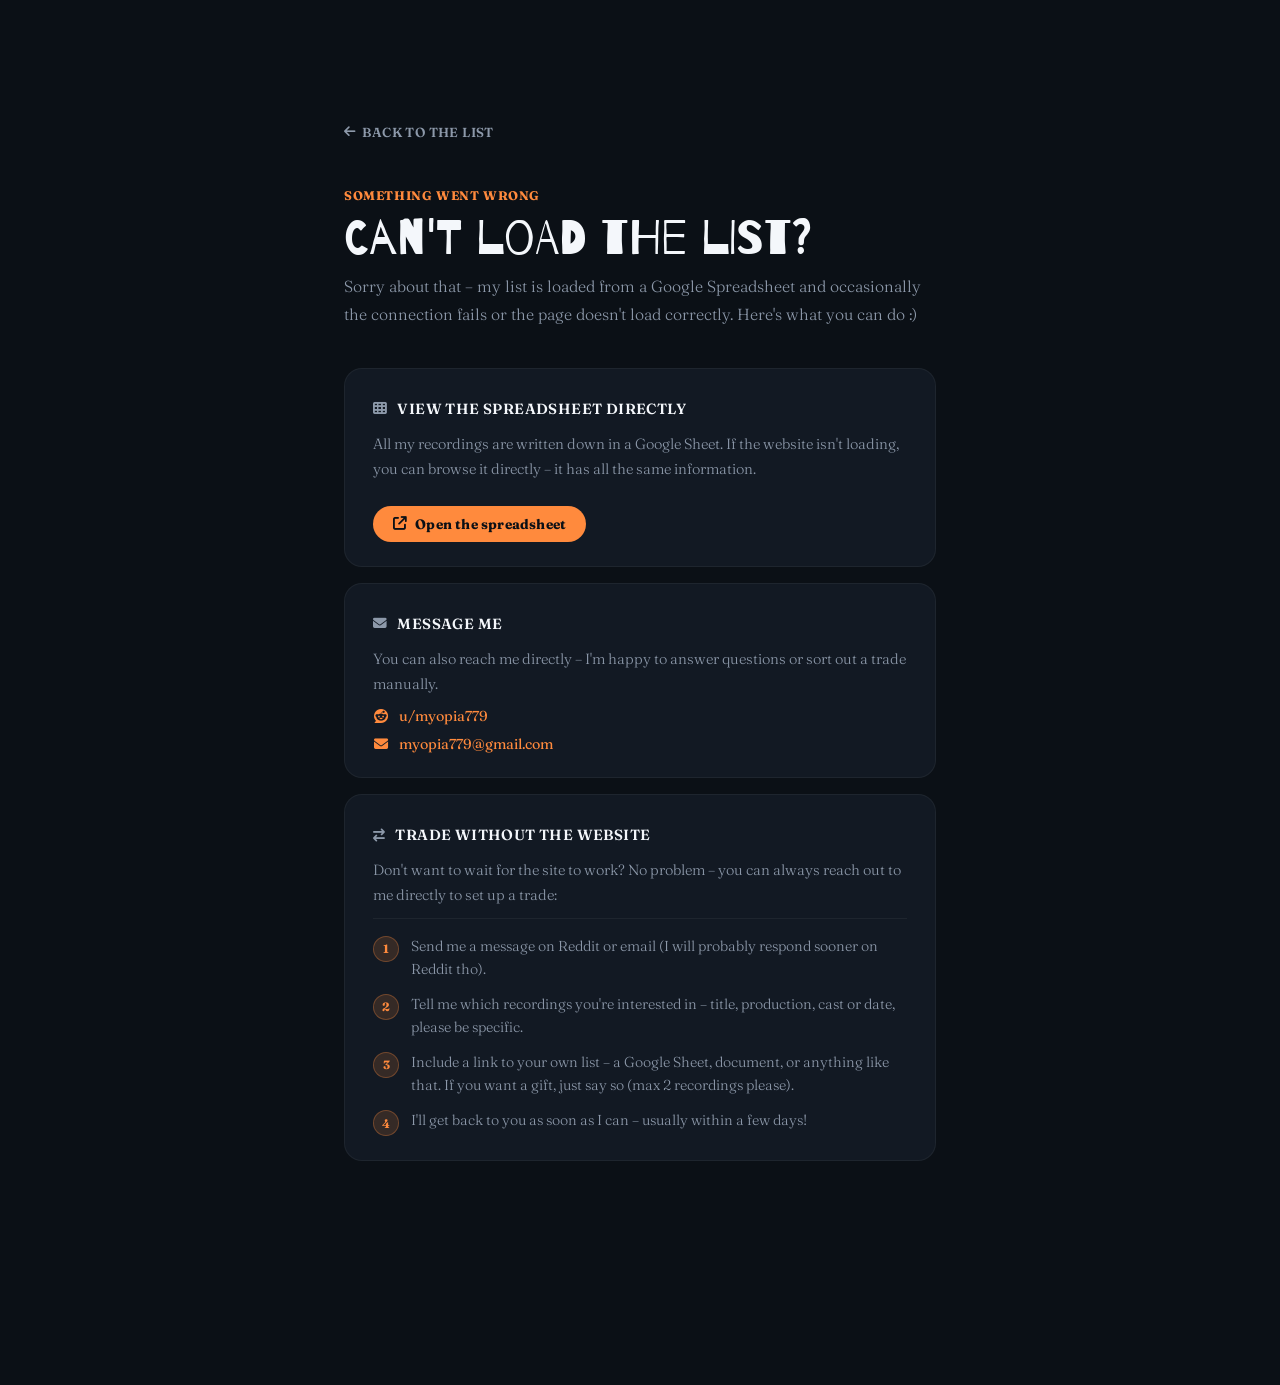
==== issues.html @ 7ddee01e "Add files via upload" ====
<!DOCTYPE html>
<html lang="en">
<head>

    <meta charset="UTF-8">
    <meta name="viewport" content="width=device-width, initial-scale=1.0">
    <title>Oops — Myopia's Trading List</title>

    <link rel="preconnect" href="https://fonts.googleapis.com">
    <link rel="preconnect" href="https://fonts.gstatic.com" crossorigin>
    <link href="https://fonts.googleapis.com/css2?family=Barrio&family=Fraunces:opsz,wght@9..144,300;9..144,400;9..144,600;9..144,700&display=swap" rel="stylesheet">
    <link rel="stylesheet" href="https://cdnjs.cloudflare.com/ajax/libs/font-awesome/6.5.1/css/all.min.css">
    <link rel="stylesheet" href="style (q).css">

    <style>
        .issues-wrap{
            max-width:640px;
            margin:80px auto;
            padding:0 24px 80px;
        }

        .issues-back{
            display:inline-flex;
            align-items:center;
            gap:7px;
            color:var(--muted);
            text-decoration:none;
            font-size:.82rem;
            font-weight:600;
            text-transform:uppercase;
            letter-spacing:.4px;
            margin-bottom:48px;
            transition:.15s ease;
        }

        .issues-back:hover{
            color:var(--accent);
        }

        .issues-eyebrow{
            font-size:.78rem;
            font-weight:700;
            letter-spacing:.6px;
            text-transform:uppercase;
            color:var(--accent);
            margin:0 0 10px;
        }

        .issues-title{
            font-family:"Barrio", system-ui;
            font-size:3rem;
            font-weight:400;
            color:var(--text);
            margin:0 0 8px;
            line-height:1.1;
        }

        .issues-subtitle{
            color:var(--muted);
            font-size:1rem;
            font-weight:300;
            line-height:1.7;
            margin:0 0 40px;
        }

        .issues-card{
            background:var(--card);
            border:1px solid var(--border);
            border-radius:18px;
            padding:28px 28px 24px;
            margin-bottom:16px;
        }

        .issues-card-title{
            display:flex;
            align-items:center;
            gap:10px;
            font-size:.82rem;
            font-weight:700;
            text-transform:uppercase;
            letter-spacing:.4px;
            color:var(--accent);
            margin:0 0 12px;
        }

        .issues-card-title i{
            font-size:.85rem;
        }

        .issues-card p{
            margin:0 0 10px;
            color:var(--muted);
            font-size:.92rem;
            line-height:1.7;
            font-weight:300;
        }

        .issues-card p:last-child{
            margin-bottom:0;
        }

        .issues-card strong{
            color:var(--text);
            font-weight:600;
        }

        .issues-btn{
            display:inline-flex;
            align-items:center;
            gap:8px;
            margin-top:14px;
            padding:10px 20px;
            background:var(--accent);
            color:#0b1016;
            font-family:"Fraunces", serif;
            font-size:.85rem;
            font-weight:700;
            text-decoration:none;
            border-radius:50px;
            transition:.15s ease;
            letter-spacing:.2px;
        }

        .issues-btn:hover{
            opacity:.85;
            transform:translateY(-1px);
        }

        .issues-contact-row{
            display:flex;
            flex-direction:column;
            gap:10px;
            margin-top:6px;
        }

        .issues-contact-item{
            display:flex;
            align-items:center;
            gap:10px;
            color:var(--muted);
            font-size:.9rem;
        }

        .issues-contact-item i{
            color:var(--accent);
            width:16px;
            text-align:center;
            font-size:.88rem;
        }

        .issues-contact-item a{
            color:var(--accent);
            text-decoration:none;
            transition:.15s ease;
        }

        .issues-contact-item a:hover{
            text-decoration:underline;
            text-underline-offset:3px;
        }

        .issues-divider{
            border:none;
            border-top:1px solid var(--border);
            margin:10px 0 16px;
        }

        .issues-trade-steps{
            list-style:none;
            padding:0;
            margin:12px 0 0;
            counter-reset:steps;
            display:flex;
            flex-direction:column;
            gap:12px;
        }

        .issues-trade-steps li{
            counter-increment:steps;
            display:flex;
            align-items:flex-start;
            gap:12px;
            color:var(--muted);
            font-size:.9rem;
            line-height:1.6;
            font-weight:300;
        }

        .issues-trade-steps li::before{
            content:counter(steps);
            display:inline-flex;
            align-items:center;
            justify-content:center;
            min-width:24px;
            height:24px;
            border-radius:50%;
            background:rgba(255,138,61,.15);
            border:1px solid rgba(255,138,61,.3);
            color:var(--accent);
            font-size:.75rem;
            font-weight:700;
            flex-shrink:0;
            margin-top:1px;
        }

        .issues-trade-steps strong{
            font-weight:600;
        }

        .issues-contact-value{
            color:var(--accent);
        }

        @media(min-width:640px){
            .issues-wrap{
                margin-top:120px;
            }
        }
    </style>

</head>
<body>

<div class="issues-wrap">

    <a href="index.html" class="issues-back">
        <i class="fa-solid fa-arrow-left"></i>
        Back to the list
    </a>

    <p class="issues-eyebrow">Something went wrong</p>
    <h1 class="issues-title">Can't load the list?</h1>
    <p class="issues-subtitle">
        Sorry about that – my list is loaded from a Google Spreadsheet and occasionally
        the connection fails or the page doesn't load correctly. Here's what you can do :)
    </p>

    <!-- SPREADSHEET CARD -->
    <div class="issues-card">
        <p class="issues-card-title">
            <i class="fa-solid fa-table-cells"></i>
            <strong>View the spreadsheet directly</strong>
        </p>
        <p>
            All my recordings are written down in a Google Sheet. If the website isn't loading, you can
            browse it directly – it has all the same information.
        </p>
        <a
            class="issues-btn"
            href="https://docs.google.com/spreadsheets/d/1qs2C_gT7mNk56-DPunOGR170lRL3_h3Ds2fMWiG-TN0/edit?gid=1785647552#gid=1785647552"
            target="_blank"
        >
            <i class="fa-solid fa-arrow-up-right-from-square"></i>
            Open the spreadsheet
        </a>
    </div>

    <!-- CONTACT CARD -->
    <div class="issues-card">
        <p class="issues-card-title">
            <i class="fa-solid fa-envelope"></i>
            <strong>Message me</strong>
        </p>
        <p>You can also reach me directly – I'm happy to answer questions or sort out a trade manually.</p>
        <div class="issues-contact-row">
            <div class="issues-contact-item">
                <i class="fa-brands fa-reddit"></i>
                    <a href="https://www.reddit.com/u/myopia779/s/phVBIJj4SQ" class="issues-contact-value" target="_blank">u/myopia779</a>
            </div>
            <div class="issues-contact-item">
                <i class="fa-solid fa-envelope"></i>
                    <a href="mailto:myopia779@gmail.com" class="issues-contact-value">
                        myopia779@gmail.com
                    </a>
            </div>
        </div>
    </div>

    <!-- TRADE WITHOUT THE SITE CARD -->
    <div class="issues-card">
        <p class="issues-card-title">
            <i class="fa-solid fa-arrow-right-arrow-left"></i>
            <strong>Trade without the website</strong>
        </p>
        <p>
            Don't want to wait for the site to work? No problem – you can always reach out to me directly
            to set up a trade:
        </p>
        <hr class="issues-divider">
        <ol class="issues-trade-steps">
            <li>
                <span>Send me a message on Reddit or email (I will probably respond sooner on Reddit tho).
            </li>
            <li>
                <span>Tell me which recordings you're interested in – title, production, cast or date, please be specific.
            </li>
            <li>
                <span>Include a link to your own list – a Google Sheet, document, or anything like that. If you want a gift, just say so (max 2 recordings please).</span>
            </li>
            <li>
                <span>I'll get back to you as soon as I can – usually within a few days!
            </li>
        </ol>
    </div>

</div>

</body>
</html>
---- style (q).css ----
:root{
    --bg:#0b1016;
    --card:#121923;
    --card-hover:#17212d;
    --accent:#ff8a3d;
    --text:#f4f7fb;
    --muted:#8d99aa;
    --border:rgba(255,255,255,.05);
}

*{
    box-sizing:border-box;
}

body{
    margin:0;
    padding:0 24px 48px;
    background:var(--bg);
    color:var(--text);
    font-family:
    "Fraunces",
    serif;
    -webkit-font-smoothing:antialiased;
}

.container{
    max-width:1120px;
    margin:auto;
    margin-top: 30px;
}

header{
    margin-bottom:28px;
}

header h1{
    margin:0 0 10px;
    font-size:3.2rem;
    font-weight:400;
    font-family:
    "Barrio",
    system-ui;
    color:white;
}

header p{
    margin:0;
    color:var(--muted);
    line-height:1.7;
    max-width:1120px;
    font-size:1rem;
    font-weight:300;
}

.controls{
    margin-bottom:28px;
}

/* =========================
   MINI NAV (category + links)
========================= */

.mini-nav{
    display:flex;
    align-items:center;
    flex-wrap:wrap;
    gap:8px;
    margin-top:14px;
}

.mini-nav-btn{
    appearance:none;
    border:1px solid var(--border);
    background:rgba(255,255,255,.03);
    color:var(--muted);
    font-family:"Fraunces",serif;
    font-size:.78rem;
    font-weight:700;
    letter-spacing:.3px;
    text-transform:uppercase;
    padding:5px 14px;
    border-radius:999px;
    cursor:pointer;
    transition:
        color .15s ease,
        background .15s ease,
        border-color .15s ease;
}

.mini-nav-btn:hover{
    color:var(--text);
    border-color:rgba(255,255,255,.12);
    background:rgba(255,255,255,.05);
}

.mini-nav-btn.active{
    background:var(--accent);
    border-color:var(--accent);
    color:#1a1006;
}

.mini-nav-divider{
    width:1px;
    height:18px;
    background:rgba(255,255,255,.1);
    margin:0 4px;
    flex-shrink:0;
}

.mini-nav-link{
    color:var(--muted);
    font-family:"Fraunces",serif;
    font-size:.78rem;
    font-weight:600;
    letter-spacing:.3px;
    text-transform:uppercase;
    text-decoration:none;
    padding:5px 12px;
    border-radius:999px;
    border:1px solid transparent;
    transition:
        color .15s ease,
        border-color .15s ease,
        background .15s ease;
}

.mini-nav-link:hover{
    color:var(--accent);
    border-color:rgba(255,138,61,.2);
    background:rgba(255,138,61,.05);
}

.search-bar{
    width:100%;
    height:56px;
    padding:0 20px;
    background:#121922;
    border:1px solid var(--border);
    border-radius:16px;
    color:white;
    font-size:1rem;
    outline:none;
    transition:.15s ease;
    font-family:
    "Fraunces",
    serif;
}

.search-bar:focus{
    border-color:
    rgba(255,138,61,.25);
}

/* =========================
   FILTER PANEL
========================= */

.search-row{
    display:flex;
    gap:12px;
    align-items:stretch;
}

.search-row .search-bar{
    flex:1;
    min-width:0;
}

.filter-toggle{
    flex-shrink:0;

    display:flex;
    align-items:center;
    gap:10px;

    height:56px;
    padding:0 20px;

    background:#121922;
    border:1px solid var(--border);
    border-radius:16px;

    color:var(--muted);

    font-family:"Fraunces", serif;
    font-size:.92rem;
    font-weight:600;

    cursor:pointer;

    transition:.15s ease;
}

.filter-toggle i{
    font-size:.85rem;
    transition:transform .2s ease, color .15s ease;
}

.filter-toggle:hover{
    border-color:rgba(255,138,61,.2);
    color:#dfe7f1;
}

.filter-toggle.open{
    border-color:rgba(255,138,61,.3);
    color:var(--accent);
}

.filter-toggle.open i:first-child{
    color:var(--accent);
}

.filter-toggle.has-active-filters{
    color:var(--accent);
    border-color:rgba(255,138,61,.25);
}

.filter-count{
    display:none;
    align-items:center;
    justify-content:center;

    min-width:20px;
    height:20px;
    padding:0 6px;

    border-radius:999px;

    background:var(--accent);
    color:#1a1006;

    font-size:.72rem;
    font-weight:700;
}

.filter-count:not(:empty){
    display:flex;
}

.filter-panel{
    max-height:0;
    overflow:hidden;
    opacity:0;

    transition:
    max-height .3s ease,
    opacity .2s ease,
    margin-top .3s ease;
}

.filter-panel.open{
    max-height:600px;
    opacity:1;
    margin-top:14px;
}

.filter-panel-inner{
    background:#121922;
    border:1px solid var(--border);
    border-radius:18px;
    padding:22px 24px;
}

.filter-groups{
    display:grid;
    grid-template-columns:repeat(3, 1fr);
    gap:24px;
}

.filter-group-label{
    margin:0 0 12px;

    color:var(--accent);
    font-size:.78rem;
    font-weight:700;
    letter-spacing:.4px;
    text-transform:uppercase;
}

.filter-options{
    display:flex;
    flex-direction:column;
    gap:10px;

    max-height:180px;
    overflow-y:auto;

    padding-right:4px;
}

.filter-options::-webkit-scrollbar{
    width:5px;
}

.filter-options::-webkit-scrollbar-thumb{
    background:rgba(255,255,255,.08);
    border-radius:999px;
}

.filter-option{
    display:flex;
    align-items:center;
    gap:10px;

    cursor:pointer;

    color:#d7e1ec;
    font-size:.86rem;
    font-weight:400;
}

.filter-option input{
    appearance:none;
    -webkit-appearance:none;

    width:18px;
    height:18px;

    flex-shrink:0;

    border-radius:6px;
    border:2px solid rgba(255,255,255,.18);
    background:rgba(255,255,255,.03);

    cursor:pointer;
    position:relative;

    transition:
    background .18s ease,
    border-color .18s ease;
}

.filter-option input::after{
    content:'';
    position:absolute;
    left:4px;
    top:1px;

    width:5px;
    height:9px;

    border:solid white;
    border-width:0 2px 2px 0;

    transform:rotate(45deg) scale(.45);
    opacity:0;

    transition:
    transform .16s cubic-bezier(.2,.9,.25,1.25),
    opacity .12s ease;
}

.filter-option input:checked{
    background:var(--accent);
    border-color:var(--accent);
}

.filter-option input:checked::after{
    opacity:1;
    transform:rotate(45deg) scale(1);
}

.filter-option:hover{
    color:var(--text);
}

.filter-option span{
    overflow:hidden;
    text-overflow:ellipsis;
    white-space:nowrap;
}

.filter-panel-footer{
    display:flex;
    justify-content:flex-end;

    margin-top:18px;
    padding-top:16px;

    border-top:1px solid var(--border);
}

.filter-clear{
    background:none;
    border:none;

    color:var(--muted);

    font-family:"Fraunces", serif;
    font-size:.84rem;
    font-weight:600;

    cursor:pointer;

    transition:.15s ease;
}

.filter-clear:hover{
    color:#ff7b7b;
}

.section-title{
    margin:42px 0 18px;
    font-size:1.1rem;
    font-weight:600;
    color:#dfe7f1;
}

.list-container{
    display:flex;
    flex-direction:column;
    gap:16px;
}

.list-container + .list-container{
    margin-top:16px;
}

/* =========================
   TITLE GROUPS
========================= */

.title-group{
    border:1px solid var(--border);
    border-radius:18px;
    background:#0e141d;
    overflow:hidden;
    transition:.15s ease;
}

.title-group[open]{
    background:transparent;
    border-color:rgba(255,255,255,.06);
}

.title-group-summary{
    list-style:none;
    display:flex;
    align-items:center;
    justify-content:space-between;
    gap:16px;
    cursor:pointer;
    padding:18px 22px;
    transition:.15s ease;
}

.title-group-summary::-webkit-details-marker{
    display:none;
}

.title-group-summary:hover{
    background:rgba(255,255,255,.02);
}

.title-group-left{
    display:flex;
    align-items:baseline;
    gap:10px;
    min-width:0;
}

.title-group-name{
    margin:0;
    font-family:"Bebas Neue", system-ui;
    font-weight:400;
    font-size:2.1rem;
    letter-spacing:.9px;
    color:var(--text);
    white-space:nowrap;
    overflow:hidden;
    text-overflow:ellipsis;
}

.title-group:hover .title-group-name{
    color: var(--accent);
    transition: color .3s ease;
}

.title-group-right{
    flex-shrink:0;
    display:flex;
    align-items:center;
    gap:12px;
}

.title-group-count{
    color:var(--muted);
    font-family:"Fraunces", serif;
    font-size:.78rem;
    font-weight:600;
    letter-spacing:.2px;
    white-space:nowrap;
}

.title-group-chevron{
    flex-shrink:0;
    display:flex;
    align-items:center;
    justify-content:center;
    width:26px;
    height:26px;
    border-radius:8px;
    background:rgba(255,255,255,.03);
    color:var(--muted);
    font-size:.72rem;
    transition:transform .2s ease, background .15s ease, color .15s ease;
}

.title-group-summary:hover .title-group-chevron{
    color:var(--accent);
    background:rgba(255,138,61,.08);
}

.title-group[open] .title-group-chevron{
    transform:rotate(180deg);
}

.title-group-body{
    padding:0 16px 16px;
    display:flex;
    flex-direction:column;
    gap:10px;
}

.title-group-body .show-card{
    padding:14px 16px;
    border-radius:14px;
}

.title-group-body .show-title{
    font-size:1.3rem;
}

.title-group-body .show-checkbox{
    width:24px;
    height:24px;
    border-radius:7px;
}

.title-group-body .show-checkbox::after{
    left:6px;
    top:2px;
    width:6px;
    height:11px;
}

.show-card{
    background:#121923;
    border:1px solid var(--border);
    border-radius:20px;
    padding:20px 22px;
    transition:.15s ease;
}

.show-card:hover{
    background:#17212d;
    border-color:
    rgba(255,255,255,.08);
}


.title-block{
    flex:1;
    min-width:0;
}

.title-line{
    display:flex;
    align-items:flex-start;
    gap:10px;
    min-height:30px;
}

.show-checkbox{

    appearance:none;

    -webkit-appearance:none;

    width:30px;
    height:30px;

    border-radius:8px;

    border:2px solid rgba(255,255,255,.18);

    background:
    rgba(255,255,255,.03);

    cursor:pointer;

    position:relative;

    transition:
    background .18s ease,
    border-color .18s ease,
    transform .14s ease,
    box-shadow .18s ease;

    flex-shrink:0;

    margin:0;

    top:1px;
}

.show-checkbox:hover{

    border-color:
    rgba(255,138,61,.5);

    background:
    rgba(255,138,61,.06);
}

.show-checkbox:active{

    transform:scale(.9);
}

.show-checkbox::after{

    content:'';

    position:absolute;

    left:8px;
    top:3px;

    width:7px;
    height:13px;

    border:
    solid white;

    border-width:
    0 3px 3px 0;

    transform:
    rotate(45deg)
    scale(.45);

    opacity:0;

    transition:
    transform .16s cubic-bezier(.2,.9,.25,1.25),
    opacity .12s ease;

    transform-origin:center;
}

.show-checkbox:checked{

    background:var(--accent);

    border-color:var(--accent);

    box-shadow:
    0 0 0 5px
    rgba(255,138,61,.16);
}

.show-checkbox:checked::after{

    opacity:1;

    transform:
    rotate(45deg)
    scale(1);
}

.show-title{
    margin:0;
    line-height:1;
    font-size:2.15rem;
    font-weight:700;
    letter-spacing:-.5px;
    margin-left: 5px;
}

.badge-row{
    display:flex;
    align-items:center;
    gap:8px;
    flex-wrap:wrap;
    margin-left:15px;
    margin-left:auto;
    justify-content:flex-end;
}

.tag{
    display:flex;
    align-items:center;
    justify-content:center;

    height:32px;

    padding:0 14px;

    border-radius:999px;

    background:
    rgba(255,138,61,.08);

    border:1px solid
    rgba(255,138,61,.2);

    color:var(--accent);

    font-size:.73rem;

    font-weight:700;

    letter-spacing:.4px;
}

.tag.danger{
    color:#ff7272;

    border-color:
    rgba(255,114,114,.18);

    background:
    rgba(255,114,114,.08);
}

.show-id{
    flex-shrink:0;

    display:flex;

    align-items:center;

    justify-content:center;

    height:34px;

    padding:0 13px;

    border-radius:12px;

    background:
    rgba(255,255,255,.03);

    border:1px solid
    var(--border);

    color:var(--muted);

    font-size:.78rem;

    font-weight:600;

    white-space:nowrap;
}

.meta-pills{
    display:flex;
    flex-wrap:wrap;

    gap:26px;

    margin-top:12px;
    margin-left:6px;

    padding-bottom:12px;

    position:relative;
}

.card-top{
    display:flex;
    justify-content:space-between;
    align-items:flex-start;
    gap:16px;
    margin-bottom:10px;
    position:relative;
    padding-bottom:0;
}

.card-top::after{
    content:'';
    position:absolute;
    left:0;
    bottom:-1px;
    width:100%;
    height:1px;
    background:rgba(255,255,255,.08);
    pointer-events:none;
}

.pill{
    display:flex;
    align-items:center;
    gap:10px;

    color:var(--muted);

    font-size:1.05rem;

    background:none;
    border:none;
}

.pill i{
    color:var(--muted);
    font-size:.9rem;
    opacity:.9;
}

.info-grid{
    display:grid;

    grid-template-columns:
    40%
    60%;

    gap:0;

    align-items:start;
}

.info-left{
    display:flex;
    flex-direction:column;

    margin-top:-10px;

    padding-left:10px;
}

.info-row{
    display:grid;

    grid-template-columns:
    110px
    1fr;

    align-items:center;

    padding:18px 0;

    position:relative;
}

.info-row::after{
    content:'';

    position:absolute;

    left:0;
    bottom:0;

    width:72%;

    height:1px;

    background:
    rgba(255,255,255,.05);
}

.info-row:last-child::after{
    display:none;
}

.info-row span{
    color:var(--accent);

    font-size:.92rem;

    font-weight:700;
}

.info-row p{
    margin:0;

    color:#edf2f8;

    font-size:.94rem;

    font-weight:300;
}

.info-right{
    display:flex;
    flex-direction:column;
    gap:10px;
    width:100%;

    max-width:630px;
}

.accordion-box{
    border:1px solid var(--border);

    border-radius:16px;

    overflow:hidden;

    background:
    rgba(255,255,255,.02);
}

.accordion-box summary{
    list-style:none;

    display:flex;

    align-items:center;

    justify-content:space-between;

    cursor:pointer;

    padding:15px 18px;

    font-size:.92rem;

    font-weight:600;

    color:#d7e1ec;

    transition:.15s ease;
}

.accordion-box summary:hover{
    background:
    rgba(255,255,255,.015);
}

.accordion-box summary::-webkit-details-marker{
    display:none;
}

.accordion-box summary i{
    transition:.2s ease;
    font-size:.78rem;
}

.accordion-box[open] summary i{
    transform:rotate(180deg);
}

.accordion-content{
    padding:
    0 18px 18px;

    color:#c9d3df;

    line-height:1.8;

    font-size:.9rem;

    font-weight:300;
}

.encora-link{
    display:flex;

    justify-content:flex-end;

    align-items:center;

    margin-top:10px;

    padding-right:4px;

    color:var(--accent);

    text-decoration:none;

    font-size:.83rem;

    font-weight:600;

    transition:.15s ease;
}

.encora-link:hover{
    text-decoration:underline;
    text-underline-offset:4px;
}

.no-results{
    text-align:center;
    padding:60px 20px;
    color:var(--muted);
}

.error-box{
    padding:28px;

    border-radius:18px;

    border:1px solid
    rgba(255,80,80,.15);

    background:
    rgba(255,80,80,.05);

    color:#ff8f8f;
}

.mobile-id{
    display:none;
    margin-left:auto;
}
.tag{

    display:flex;

    align-items:center;

    justify-content:center;

    height:30px;

    padding:0 14px;

    border-radius:999px;

    font-size:.72rem;

    font-weight:700;

    letter-spacing:.4px;

    border:1px solid transparent;
}

/* SUBTITLES */

.subtitles-tag{

    background:
    rgba(84,145,255,.10);

    border-color:
    rgba(84,145,255,.22);

    color:#79a8ff;
}

/* UNGIFTABLE */

.ungiftable-tag{

    background:
    rgba(255,92,92,.10);

    border-color:
    rgba(255,92,92,.20);

    color:#ff7b7b;
}

/* MISSING */

.missing-tag{

    background:
    rgba(177,116,255,.10);

    border-color:
    rgba(177,116,255,.20);

    color:#c59cff;
}
/* =========================
   TOP NAV
========================= */

.top-nav{

    position:relative;

    z-index:100;

    display:flex;

    align-items:center;

    justify-content:center;

    gap:72px;

    width:100vw;

    margin-left:calc(50% - 50vw);

    height:48px;

    padding:0 24px;

    background:
    #0f1516;

    backdrop-filter:
    blur(14px);

    border-bottom:
    2px solid
    rgba(255, 139, 61, 0.349);
}

.nav-link{

    appearance:none;

    border:none;

    background:none;

    padding:0;

    cursor:pointer;

    position:relative;

    display:flex;

    align-items:center;

    color:
    rgba(255, 255, 255, 0.671);

    font-family:
    "Fraunces",
    serif;

    font-size:1.34rem;

    font-weight:900;

    letter-spacing:.55px;

    line-height:1;

    text-transform:uppercase;

    transition:
    color .18s ease,
    opacity .18s ease,
    transform .18s ease;
}

.nav-link:hover{

    color:
    var(--accent);
}

.nav-link.active{

    color:
    var(--accent);
}


/* divider */

/* Změna z ::before na ::after a z right na left */
.nav-link:not(:last-child)::after{
    content:'';
    position:absolute;
    left: calc(100% + 35px); /* Spočítá pozici přesně uprostřed mezery (72px / 2 = 36px) */
    top:50%;
    transform:translateY(-50%);
    width:2px;
    height:22px;
    background:rgba(255, 139, 61, 0.349);
}

.nav-separator{
    width:1px;
    height:22px;
    background:rgba(255,139,61,.35);
    margin:0 12px;
    flex-shrink:0;
}

.nav-anchor{
    text-decoration:none;
}

/* ==========================================================================
   NEKOMPROMISNÍ MOBILNÍ OPRAVA (PC verze zůstává absolutně netknutá)
   ========================================================================== */
@media(max-width:860px){

    body{
        padding:0 16px 34px;
    }

    .container{
        margin-top:34px;
    }

    header h1{
        font-size:2.4rem;
    }

    .filter-toggle{
        padding:0 16px;
    }

    .filter-toggle span:not(.filter-count){
        display:none;
    }

    .filter-panel-inner{
        padding:18px 16px;
        overflow:visible;
    }

    .filter-groups{
        grid-template-columns:1fr;
        gap:20px;
    }

    .filter-options{
        max-height:none;
        overflow-y:visible;
    }

    .filter-panel.open{
        max-height:80vh;
        overflow-y:auto;
        -webkit-overflow-scrolling:touch;
    }

    .show-card{
        padding:18px;
    }

    .show-title{
        font-size:1.7rem;
    }

    .title-group-summary{
        padding:14px 16px;
    }

    .title-group-name{
        font-size:1.5rem;
    }

    .title-group-count{
        font-size:.7rem;
    }

    .title-group-body{
        padding:0 12px 12px;
    }

    .title-group-body .show-title{
        font-size:1.15rem;
    }

    .info-grid{
        grid-template-columns:1fr;
        gap:18px;
    }

    /* Brute-force sjednocení šířky všech kontejnerů na mobilu */
    .card-top, 
    .title-block, 
    .title-line, 
    .meta-pills, 
    .info-left, 
    .info-right, 
    .info-row,
    .mobile-bottom-row {
        width: 100% !important;
        max-width: 100% !important;
        box-sizing: border-box !important;
    }

    /* Vynucení zarovnání textu do krajů */
    .card-top {
        flex-direction: column !important;
        align-items: stretch !important;
    }

    .title-line {
        display: flex !important;
        justify-content: flex-start !important;
    }

    /* Přepsání linky pod pilulkami */
    .meta-pills {
        margin-left: 0 !important;
        padding-left: 0 !important;
    }

    /* Oprava vnitřního řádku (Production, Date...) */
    .info-left {
        padding-left: 0 !important;
    }

    .info-row {
        grid-template-columns: 110px 1fr !important;
        padding: 9px 0 !important;
    }

    /* Narovnání linek pod řádky */
    .info-row::after {
        width: 100% !important;
        left: 0 !important;
    }

    .desktop-id{
        display:none;
    }

    .mobile-id{
        display:flex;
        margin-right: -4px;
    }

    .mobile-bottom-row{
        display:flex;
        align-items:center;
        justify-content:space-between;
        gap:12px;
    }
    .info-right {
        width: 100% !important;
        max-width: 100% !important;
        box-sizing: border-box !important;
        display: flex;
        flex-direction: column;
        gap: 10px;
        
        /* TENTO ŘÁDEK POSUNE CELÝ BLOK CAST A NOTES VYŠŠÍ */
        margin-top: -15px !important; 
    }
    

    /* ----------------------------------------------------------------------
       RUČNÍ ROZŠÍŘENÍ CAST A NOTES DO STRAN
       Pokud chcete boxy ještě širší/užší, stačí změnit width a margin-left.
       ---------------------------------------------------------------------- */
    .accordion-box {
        width: 103% !important;      /* Roztáhne box přes původní 100% okraj */
        max-width: 104% !important;
        margin-left: -1.5% !important;  /* Posune box symetricky doleva, aby přečníval na obou stranách stejně */
    }
}
@media(max-width:860px){

    .top-nav{

        gap:26px;

        height:42px;

        padding:0 18px;

        overflow-x:auto;

        justify-content:center;

        scrollbar-width:none;

        -ms-overflow-style:none;
    }

    .top-nav::-webkit-scrollbar{

        display:none;
    }

    .nav-link{

        flex-shrink:0;

        font-size:1rem;

        letter-spacing:.35px;
    }

    /* Oprava pro střední mobily/tablety */
    .nav-link:not(:last-child)::after {
        left: calc(100% + 13px); /* Polovina z mobilního gapu 26px */
        height: 16px !important;
        width: 1px !important;
    }
    
    
}

@media(max-width:560px){

    .top-nav{

        gap:18px;

        height:40px;

        padding:0 12px;
    }

    .nav-link{

        font-size:.88rem;

        font-weight:800;
    }

    /* Oprava pro nejmenší mobily */
    .nav-link:not(:last-child)::after {
        left: calc(100% + 9px); /* Polovina z nejmenšího gapu 18px */
        height: 14px !important;
    }
    
}

/* =========================
   TRADE BAR (floating CTA)
========================= */

.trade-bar{
    position:fixed;
    left:50%;
    bottom:28px;
    transform:translate(-50%,140%);
    z-index:1100;

    display:flex;
    align-items:center;
    gap:14px;

    padding:14px 22px 14px 18px;

    background:var(--accent);
    color:#1a1006;

    border:none;
    border-radius:999px;

    font-family:"Fraunces", serif;
    font-size:.95rem;
    font-weight:700;

    cursor:pointer;

    box-shadow:
    0 8px 20px rgba(255,138,61,.16),
    0 2px 8px rgba(0,0,0,.3);

    transition:
    transform .3s cubic-bezier(.2,.9,.25,1.1),
    box-shadow .2s ease;
}

.trade-bar.visible{
    transform:translate(-50%,0);
}

.trade-bar:hover{
    box-shadow:
    0 10px 24px rgba(255,138,61,.2),
    0 2px 8px rgba(0,0,0,.35);
}

.trade-bar-icon{
    display:flex;
    align-items:center;
    justify-content:center;

    width:30px;
    height:30px;

    border-radius:50%;

    background:rgba(26,16,6,.12);

    font-size:.78rem;
}

.trade-bar-count{
    white-space:nowrap;
    opacity:.85;
    font-weight:600;
}

.trade-bar-cta{
    display:flex;
    align-items:center;
    gap:8px;

    padding-left:14px;

    border-left:1px solid rgba(26,16,6,.18);

    white-space:nowrap;
}

.trade-bar-cta i{
    font-size:.75rem;
    transition:transform .15s ease;
}

.trade-bar:hover .trade-bar-cta i{
    transform:translateX(3px);
}

/* =========================
   TRADE MODAL
========================= */

.trade-modal-overlay{
    position:fixed;
    inset:0;
    z-index:1200;

    display:flex;
    align-items:center;
    justify-content:center;

    padding:24px;

    background:rgba(5,8,12,.72);
    backdrop-filter:blur(6px);

    opacity:0;
    visibility:hidden;

    transition:
    opacity .2s ease,
    visibility .2s ease;
}

.trade-modal-overlay.visible{
    opacity:1;
    visibility:visible;
}

body.modal-open{
    overflow:hidden;
}

.trade-modal{
    width:100%;
    max-width:520px;
    max-height:88vh;

    overflow-y:auto;

    background:var(--card);
    border:1px solid rgba(255,255,255,.08);
    border-radius:24px;

    padding:30px 30px 26px;

    box-shadow:0 30px 70px rgba(0,0,0,.5);

    transform:translateY(16px) scale(.97);

    transition:transform .25s cubic-bezier(.2,.9,.25,1.1);
}

.trade-modal-overlay.visible .trade-modal{
    transform:translateY(0) scale(1);
}

.trade-modal-header{
    display:flex;
    align-items:flex-start;
    justify-content:space-between;
    gap:16px;

    margin-bottom:10px;
}

.trade-modal-header h2{
    margin:0;
    font-family:"Barrio", system-ui;
    font-weight:400;
    font-size:2.1rem;
    color:white;
}

.trade-modal-close{
    flex-shrink:0;

    display:flex;
    align-items:center;
    justify-content:center;

    width:34px;
    height:34px;

    padding:0;
    line-height:1;

    border-radius:10px;

    background:rgba(255,255,255,.03);
    border:1px solid var(--border);
    color:var(--muted);

    cursor:pointer;

    transition:.15s ease;
}

.trade-modal-close i{
    display:block;
}

.trade-modal-close:hover{
    color:var(--accent);
    background:rgba(255,138,61,.08);
    border-color:rgba(255,138,61,.2);
}

.trade-modal-sub{
    margin:0 0 22px;

    color:var(--muted);
    line-height:1.6;
    font-size:.92rem;
    font-weight:300;
}

.trade-selected-list{
    display:flex;
    flex-direction:column;
    gap:8px;

    margin-bottom:24px;
}

.trade-selected-row{
    display:flex;
    align-items:center;
    justify-content:space-between;
    gap:12px;

    padding:12px 14px;

    background:rgba(255,255,255,.03);
    border:1px solid var(--border);
    border-radius:12px;
}

.trade-selected-label{
    min-width:0;

    color:#dfe7f1;
    font-size:.85rem;
    font-weight:600;

    white-space:nowrap;
    overflow:hidden;
    text-overflow:ellipsis;
}

.trade-selected-remove{
    flex-shrink:0;

    display:flex;
    align-items:center;
    justify-content:center;

    width:26px;
    height:26px;

    padding:0;
    line-height:1;

    border-radius:8px;

    background:none;
    border:none;
    color:var(--muted);

    cursor:pointer;

    transition:.15s ease;
}

.trade-selected-remove i{
    display:block;
}

.trade-selected-remove:hover{
    color:#ff7b7b;
    background:rgba(255,92,92,.1);
}

.trade-form{
    display:flex;
    flex-direction:column;
    gap:18px;
}

.trade-field{
    display:flex;
    flex-direction:column;
    gap:8px;

    font-size:.85rem;
    font-weight:700;
    color:var(--accent);

    overflow:hidden;

    max-height:120px;
    opacity:1;

    transition:
    max-height .25s ease,
    opacity .2s ease,
    margin .25s ease;
}

.trade-field.trade-field-hidden{
    max-height:0;
    opacity:0;
    margin-top:-18px;
    pointer-events:none;
}

.trade-field input,
.trade-field textarea{
    font-family:"Fraunces", serif;
    font-size:.92rem;
    font-weight:300;
    color:var(--text);

    background:#121922;
    border:1px solid var(--border);
    border-radius:12px;

    padding:12px 14px;

    outline:none;

    resize:vertical;

    transition:border-color .15s ease;
}

.trade-field input::placeholder,
.trade-field textarea::placeholder{
    color:var(--muted);
}

.trade-field input.trade-input-invalid{
    border-color:rgba(255,92,92,.45);
}

.trade-field-error{
    display:none;

    color:#ff7b7b;
    font-size:.78rem;
    font-weight:600;
    letter-spacing:.1px;
}

.trade-field-error:not(:empty){
    display:block;
}

.trade-field input:focus,
.trade-field textarea:focus{
    border-color:rgba(255,138,61,.35);
}

.trade-checkbox-field{
    display:flex;
    align-items:center;
    gap:10px;

    font-size:.88rem;
    font-weight:400;
    color:#dfe7f1;

    cursor:pointer;
}

.trade-checkbox-field input{
    appearance:none;
    -webkit-appearance:none;

    width:20px;
    height:20px;

    border-radius:6px;
    border:2px solid rgba(255,255,255,.18);
    background:rgba(255,255,255,.03);

    cursor:pointer;
    position:relative;
    flex-shrink:0;

    transition:
    background .18s ease,
    border-color .18s ease;
}

.trade-checkbox-field input::after{
    content:'';
    position:absolute;
    left:5px;
    top:1px;

    width:6px;
    height:11px;

    border:solid white;
    border-width:0 2px 2px 0;

    transform:rotate(45deg) scale(.45);
    opacity:0;

    transition:
    transform .16s cubic-bezier(.2,.9,.25,1.25),
    opacity .12s ease;
}

.trade-checkbox-field input:checked{
    background:var(--accent);
    border-color:var(--accent);
}

.trade-checkbox-field input:checked::after{
    opacity:1;
    transform:rotate(45deg) scale(1);
}

.trade-warning{
    padding:11px 14px;
    border-radius:12px;
    font-size:.85rem;
    font-weight:600;
    color:#ff7b7b;
    background:rgba(255,92,92,.08);
    border:1px solid rgba(255,92,92,.2);
}

.trade-warning-gap{
    margin-top:14px;
}

#tradeLargeTradeWarning{
    margin-bottom:14px;
}

.trade-field-note{
    color:var(--muted);
    font-size:.8rem;
    font-weight:400;
    margin-top:4px;
}

.trade-form-status{
    display:none;

    padding:11px 14px;

    border-radius:12px;

    font-size:.85rem;
    font-weight:600;

    text-align:center;
}

.trade-form-status:not(:empty){
    display:block;
}

.trade-form-status-info{
    color:var(--muted);
    background:rgba(255,255,255,.03);
    border:1px solid var(--border);
}

.trade-form-status-success{
    color:#7fd99a;
    background:rgba(127,217,154,.08);
    border:1px solid rgba(127,217,154,.2);
}

.trade-form-status-error{
    color:#ff7b7b;
    background:rgba(255,92,92,.08);
    border:1px solid rgba(255,92,92,.2);
}

.trade-submit{
    margin-top:4px;

    padding:15px;

    background:var(--accent);
    color:#1a1006;

    border:none;
    border-radius:14px;

    font-family:"Fraunces", serif;
    font-size:.98rem;
    font-weight:700;

    cursor:pointer;

    transition:.15s ease;
}

.trade-submit:hover{
    filter:brightness(1.08);
}

.trade-submit:disabled{
    opacity:.6;
    cursor:not-allowed;
    filter:none;
}

@media(max-width:560px){

    .trade-bar{
        left:16px;
        right:16px;
        bottom:18px;
        transform:translateY(140%);

        width:calc(100% - 32px);
        justify-content:space-between;
    }

    .trade-bar.visible{
        transform:translateY(0);
    }

    .trade-modal{
        padding:24px 20px 22px;
        border-radius:20px;
    }

    .trade-modal-header h2{
        font-size:1.4rem;
    }
}
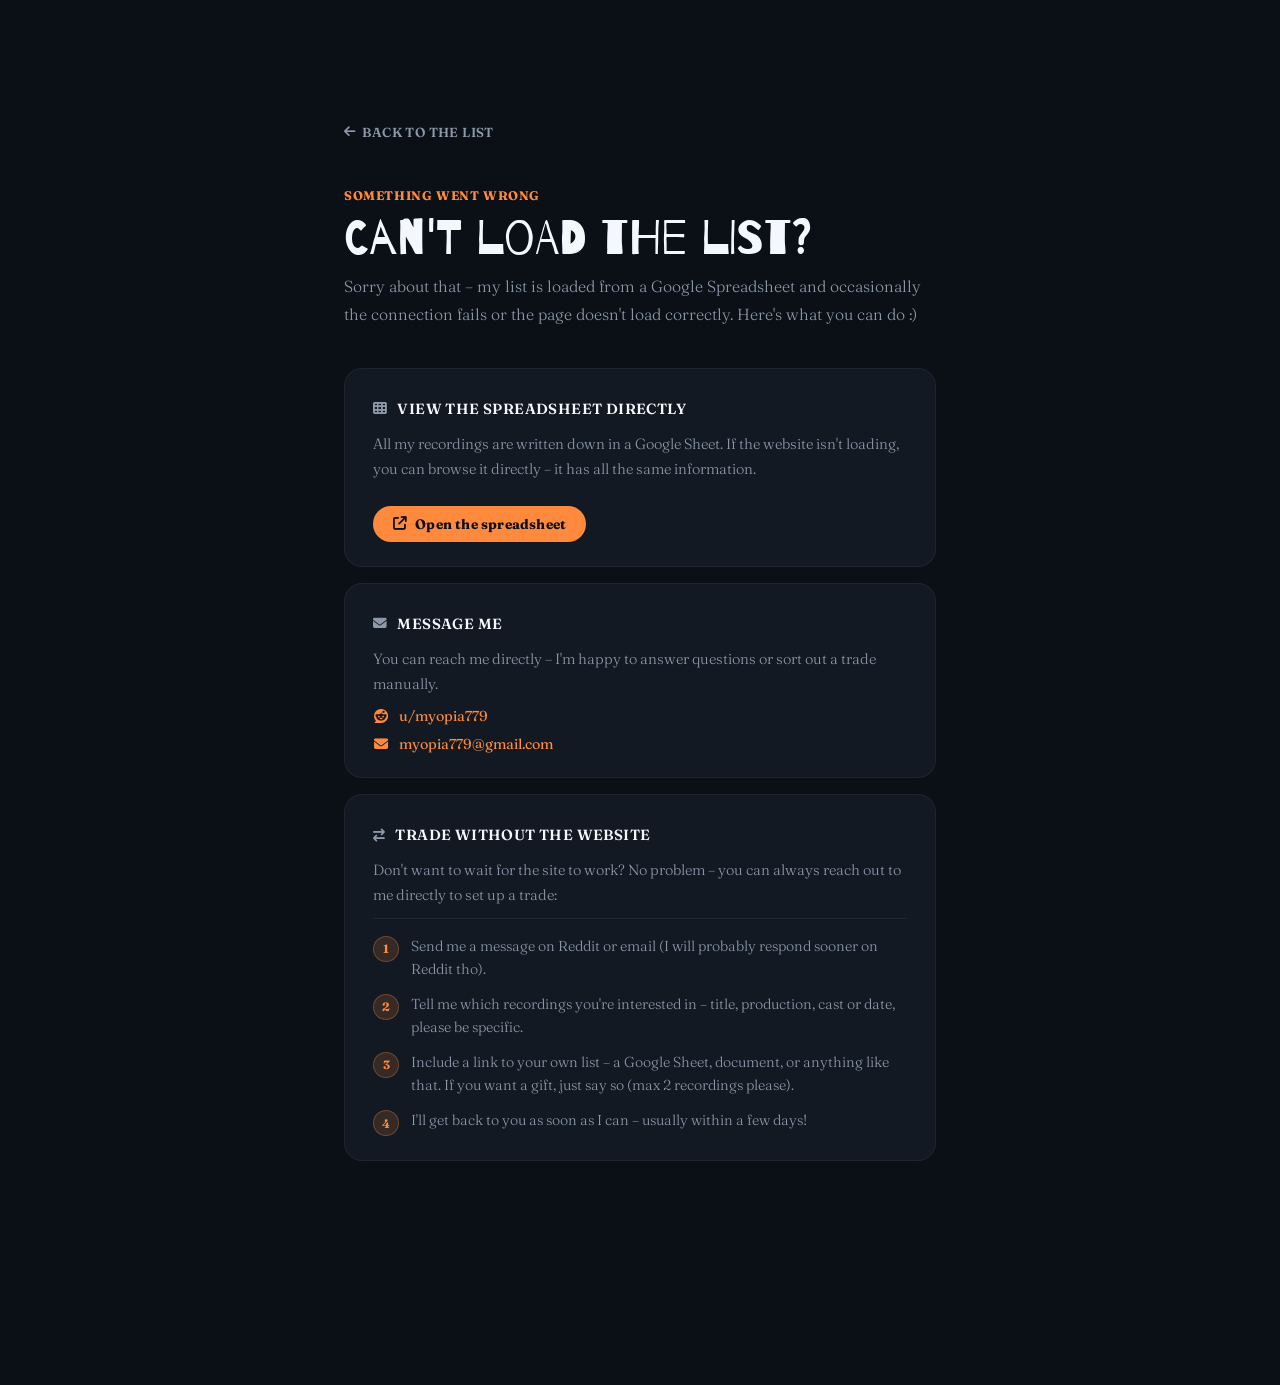
==== commit 2da90309: "Add files via upload" ====
--- a/issues.html
+++ b/issues.html
@@ -10,7 +10,7 @@
     <link rel="preconnect" href="https://fonts.gstatic.com" crossorigin>
     <link href="https://fonts.googleapis.com/css2?family=Barrio&family=Fraunces:opsz,wght@9..144,300;9..144,400;9..144,600;9..144,700&display=swap" rel="stylesheet">
     <link rel="stylesheet" href="https://cdnjs.cloudflare.com/ajax/libs/font-awesome/6.5.1/css/all.min.css">
-    <link rel="stylesheet" href="style (q).css">
+    <link rel="stylesheet" href="style.css">
 
     <style>
         .issues-wrap{
@@ -247,7 +247,7 @@
         </p>
         <a
             class="issues-btn"
-            href="https://docs.google.com/spreadsheets/d/1qs2C_gT7mNk56-DPunOGR170lRL3_h3Ds2fMWiG-TN0/edit?gid=1785647552#gid=1785647552"
+            href="https://docs.google.com/spreadsheets/d/1HYydYbL3iKz9MReUI3I6xTZgJzKNRJOYjmumkQ-R2mE/view?gid=140339363#gid=140339363"
             target="_blank"
         >
             <i class="fa-solid fa-arrow-up-right-from-square"></i>
@@ -261,7 +261,7 @@
             <i class="fa-solid fa-envelope"></i>
             <strong>Message me</strong>
         </p>
-        <p>You can also reach me directly – I'm happy to answer questions or sort out a trade manually.</p>
+        <p>You can reach me directly – I'm happy to answer questions or sort out a trade manually.</p>
         <div class="issues-contact-row">
             <div class="issues-contact-item">
                 <i class="fa-brands fa-reddit"></i>
--- a/style.css
+++ b/style.css
@@ -0,0 +1,2873 @@
+:root{
+    --bg:#0b1016;
+    --card:#121923;
+    --card-hover:#17212d;
+    --accent:#ff8a3d;
+    --text:#f4f7fb;
+    --muted:#8d99aa;
+    --border:rgba(255,255,255,.05);
+    --nft-tag:#c0392b;
+}
+
+/* =========================
+   NFT CARD
+========================= */
+
+.nft-card{
+    background:rgba(35,14,14,.7) !important;
+    border-color:rgba(255,255,255,.05) !important;
+    cursor:default;
+}
+
+.nft-card > *{
+    pointer-events:none;
+}
+
+.nft-card .accordion-box{
+    pointer-events:auto;
+}
+
+.nft-card .mobile-bottom-row{
+    pointer-events:auto;
+}
+
+/* Subtitles can still be requested on their own even though the
+   full recording is NFT and locked from selection. */
+.nft-card .subtitles-tag-toggle{
+    pointer-events:auto;
+}
+
+.nft-card:hover{
+    background:rgba(48,18,18,.8) !important;
+    border-color:rgba(255,255,255,.08) !important;
+}
+
+/* Placeholder exactly matches .show-checkbox */
+.show-checkbox-placeholder{
+    display:inline-block;
+    width:30px;
+    height:30px;
+    min-width:30px;
+    border-radius:8px;
+    border:2px solid rgba(255,255,255,.12);
+    background:rgba(255,255,255,.02);
+    flex-shrink:0;
+    margin:0;
+    top:0;
+    position:relative;
+    flex-shrink:0;
+}
+
+.show-checkbox-placeholder::before{
+    content:'✕';
+    position:absolute;
+    inset:0;
+    display:flex;
+    align-items:center;
+    justify-content:center;
+    font-size:11px;
+    color:rgba(200,100,100,.45);
+    line-height:1;
+}
+
+.nft-tag{
+    background:rgba(140,25,25,.7) !important;
+    color:rgba(255,190,190,.85) !important;
+    font-weight:700;
+    letter-spacing:.5px;
+    white-space:nowrap;
+    height:38px;
+    padding:0 20px;
+    font-size:.85rem;
+    position:relative;
+    top:3px;
+}
+
+*{
+    box-sizing:border-box;
+}
+
+body{
+    margin:0;
+    padding:0 24px 48px;
+    background:var(--bg);
+    color:var(--text);
+    font-family:
+    "Fraunces",
+    serif;
+    -webkit-font-smoothing:antialiased;
+}
+
+.container{
+    max-width:1120px;
+    margin:auto;
+    margin-top: 30px;
+}
+
+header{
+    margin-bottom:28px;
+}
+
+header h1{
+    margin:0 0 10px;
+    font-size:3.2rem;
+    font-weight:400;
+    font-family:
+    "Barrio",
+    system-ui;
+    color:white;
+}
+
+header p{
+    margin:0;
+    color:var(--muted);
+    line-height:1.7;
+    max-width:1120px;
+    font-size:1rem;
+    font-weight:300;
+}
+
+.controls{
+    margin-bottom:28px;
+}
+
+/* =========================
+   INFO SECTIONS
+========================= */
+
+.info-sections{
+    display:flex;
+    flex-direction:column;
+    gap:0;
+    margin-bottom:36px;
+    border-radius:0;
+    overflow:hidden;
+    border:1px solid rgba(255,255,255,.07);
+}
+
+.info-accordion{
+    border:none;
+    border-left:3px solid rgba(255,138,61,.2);
+    border-radius:0;
+    background:rgba(255,255,255,.02);
+    overflow:hidden;
+    transition:border-color .2s ease, background .2s ease;
+}
+
+.info-accordion + .info-accordion{
+    border-top:1px solid rgba(255,255,255,.05);
+}
+
+.info-accordion[open]{
+    border-left-color:var(--accent);
+    background:rgba(255,138,61,.05);
+}
+
+.info-accordion-summary{
+    display:flex;
+    align-items:center;
+    justify-content:space-between;
+    padding:14px 18px;
+    cursor:pointer;
+    list-style:none;
+    font-size:.82rem;
+    font-weight:700;
+    letter-spacing:.5px;
+    text-transform:uppercase;
+    color:rgba(244,247,251,.6);
+    gap:10px;
+    transition:color .15s ease, background .15s ease;
+    user-select:none;
+}
+
+.info-accordion-summary::-webkit-details-marker{ display:none; }
+
+.info-accordion-summary > span{
+    display:flex;
+    align-items:center;
+    gap:10px;
+}
+
+.info-accordion-summary > span i{
+    color:var(--accent);
+    font-size:.82rem;
+}
+
+.info-accordion:hover .info-accordion-summary,
+.info-accordion[open] .info-accordion-summary{
+    color:var(--text);
+}
+
+.info-chevron{
+    font-size:.65rem;
+    transition:transform .2s ease;
+    flex-shrink:0;
+    color:var(--accent);
+    opacity:.5;
+}
+
+.info-accordion[open] .info-chevron{
+    transform:rotate(180deg);
+    opacity:1;
+}
+
+.info-accordion-body{
+    padding:4px 18px 18px 22px;
+    color:var(--muted);
+    font-size:.88rem;
+    line-height:1.75;
+    font-weight:300;
+    border-top:1px solid rgba(255,255,255,.05);
+}
+
+.info-accordion-body p{
+    margin:0 0 10px;
+}
+
+.info-accordion-body strong{
+    color:var(--text);
+    font-weight:600;
+}
+
+.info-accordion-body a{
+    color:var(--accent);
+    text-decoration:none;
+    transition:.15s ease;
+}
+
+.info-accordion-body a:hover{
+    text-decoration:underline;
+    text-underline-offset:3px;
+}
+
+.wants-sheet-list a{
+    color:var(--muted);
+    text-decoration:underline;
+    text-underline-offset:3px;
+}
+
+.wants-sheet-list a:hover{
+    color:var(--text);
+}
+
+.text-accent{
+    color:var(--accent);
+}
+
+.info-contact-row{
+    display:flex;
+    flex-wrap:wrap;
+    gap:18px;
+    margin:10px 0 14px;
+    font-size:.86rem;
+}
+
+.info-contact-row i{
+    margin-right:4px;
+    color:var(--accent);
+    opacity:.8;
+}
+
+.info-contact-icon{
+    width:14px;
+    height:14px;
+
+    margin-right:4px;
+
+    border-radius:4px;
+
+    vertical-align:-2px;
+
+    object-fit:cover;
+}
+
+.info-list{
+    margin:8px 0 0;
+    padding-left:18px;
+}
+
+.info-list li{
+    margin-bottom:6px;
+}
+
+.wants-list li{
+    font-weight:400;
+    color:var(--muted);
+}
+.wants-list li strong{
+    color:var(--text);
+    font-weight:600;
+}
+
+.wants-list li.wants-sheet-nft,
+.wants-list li.wants-sheet-nft strong{
+    color:var(--nft-tag);
+}
+
+.wants-list li.wants-sheet-nft a{
+    color:var(--nft-tag);
+}
+
+.wants-list li.wants-sheet-nft a:hover{
+    color:#e05a4a;
+}
+
+.info-note{
+    margin-top:12px !important;
+    font-style:italic;
+    font-size:.82rem;
+}
+
+/* Giftable-only toggle in filter footer */
+.filter-giftable-footer{
+    display:flex;
+    align-items:center;
+    gap:8px;
+    font-size:.82rem;
+    font-weight:600;
+    color:var(--text);
+    cursor:pointer;
+}
+
+/* =========================
+   MINI NAV (category + links)
+========================= */
+
+.mini-nav{
+    display:flex;
+    align-items:center;
+    flex-wrap:wrap;
+    gap:8px;
+    margin-top:14px;
+    padding-left:20px;
+}
+
+.mini-nav-btn{
+    appearance:none;
+    border:1px solid var(--border);
+    background:rgba(255,255,255,.03);
+    color:var(--muted);
+    font-family:"Fraunces",serif;
+    font-size:.78rem;
+    font-weight:700;
+    letter-spacing:.3px;
+    text-transform:uppercase;
+    padding:5px 14px;
+    border-radius:999px;
+    cursor:pointer;
+    transition:
+        color .15s ease,
+        background .15s ease,
+        border-color .15s ease;
+}
+
+.mini-nav-btn:hover{
+    color:var(--text);
+    border-color:rgba(255,255,255,.12);
+    background:rgba(255,255,255,.05);
+}
+
+.mini-nav-btn.active{
+    background:var(--accent);
+    border-color:var(--accent);
+    color:#1a1006;
+}
+
+.mini-nav-divider{
+    width:1px;
+    height:18px;
+    background:rgba(255,255,255,.1);
+    margin:0 4px;
+    flex-shrink:0;
+}
+
+.mini-nav-link{
+    color:var(--muted);
+    font-family:"Fraunces",serif;
+    font-size:.78rem;
+    font-weight:600;
+    letter-spacing:.3px;
+    text-transform:uppercase;
+    text-decoration:none;
+    padding:5px 12px;
+    border-radius:999px;
+    border:1px solid transparent;
+    transition:
+        color .15s ease,
+        border-color .15s ease,
+        background .15s ease;
+}
+
+.mini-nav-link:hover{
+    color:var(--accent);
+    border-color:rgba(255,138,61,.2);
+    background:rgba(255,138,61,.05);
+}
+
+.search-bar{
+    width:100%;
+    height:56px;
+    padding:0 20px;
+    background:#121922;
+    border:1px solid var(--border);
+    border-radius:16px;
+    color:white;
+    font-size:1rem;
+    outline:none;
+    transition:.15s ease;
+    font-family:
+    "Fraunces",
+    serif;
+}
+
+.search-bar:focus{
+    border-color:
+    rgba(255,138,61,.25);
+}
+
+/* =========================
+   FILTER PANEL
+========================= */
+
+.search-row{
+    display:flex;
+    gap:12px;
+    align-items:stretch;
+}
+
+.search-row .search-bar{
+    flex:1;
+    min-width:0;
+}
+
+.filter-toggle{
+    flex-shrink:0;
+
+    display:flex;
+    align-items:center;
+    gap:10px;
+
+    height:56px;
+    padding:0 20px;
+
+    background:#121922;
+    border:1px solid var(--border);
+    border-radius:16px;
+
+    color:var(--muted);
+
+    font-family:"Fraunces", serif;
+    font-size:.92rem;
+    font-weight:600;
+
+    cursor:pointer;
+
+    transition:.15s ease;
+}
+
+.filter-toggle i{
+    font-size:.85rem;
+    transition:transform .2s ease, color .15s ease;
+}
+
+.filter-toggle:hover{
+    border-color:rgba(255,138,61,.2);
+    color:#dfe7f1;
+}
+
+.filter-toggle.open{
+    border-color:rgba(255,138,61,.3);
+    color:var(--accent);
+}
+
+.filter-toggle.open i:first-child{
+    color:var(--accent);
+}
+
+.filter-toggle.has-active-filters{
+    color:var(--accent);
+    border-color:rgba(255,138,61,.25);
+}
+
+.filter-count{
+    display:none;
+    align-items:center;
+    justify-content:center;
+
+    min-width:20px;
+    height:20px;
+    padding:0 6px;
+
+    border-radius:999px;
+
+    background:var(--accent);
+    color:#1a1006;
+
+    font-size:.72rem;
+    font-weight:700;
+}
+
+.filter-count:not(:empty){
+    display:flex;
+}
+
+.filter-panel{
+    max-height:0;
+    overflow:hidden;
+    opacity:0;
+
+    transition:
+    max-height .3s ease,
+    opacity .2s ease,
+    margin-top .3s ease;
+}
+
+.filter-panel.open{
+    max-height:min(75vh, 720px);
+    overflow-y:auto;
+    opacity:1;
+    margin-top:14px;
+}
+
+.filter-panel-inner{
+    background:#121922;
+    border:1px solid var(--border);
+    border-radius:18px;
+    padding:22px 24px;
+}
+
+.filter-groups{
+    display:grid;
+    grid-template-columns:repeat(3, 1fr);
+    gap:24px;
+}
+
+.filter-group-label{
+    margin:0 0 12px;
+
+    color:var(--accent);
+    font-size:.78rem;
+    font-weight:700;
+    letter-spacing:.4px;
+    text-transform:uppercase;
+}
+
+.filter-options{
+    display:flex;
+    flex-direction:column;
+    gap:10px;
+
+    max-height:180px;
+    overflow-y:auto;
+
+    padding-right:4px;
+}
+
+.filter-search{
+    position:relative;
+
+    margin-bottom:10px;
+}
+
+.filter-search i{
+    position:absolute;
+    left:12px;
+    top:50%;
+    transform:translateY(-50%);
+
+    font-size:.7rem;
+    color:var(--muted);
+
+    pointer-events:none;
+}
+
+.filter-search-input{
+    width:100%;
+    height:34px;
+
+    padding:0 12px 0 30px;
+
+    background:rgba(255,255,255,.03);
+    border:1px solid var(--border);
+    border-radius:10px;
+
+    color:var(--text);
+
+    font-family:"Fraunces", serif;
+    font-size:.8rem;
+
+    outline:none;
+
+    transition:
+    border-color .15s ease,
+    background .15s ease;
+}
+
+.filter-search-input::placeholder{
+    color:var(--muted);
+}
+
+.filter-search-input:focus{
+    border-color:rgba(255,138,61,.3);
+    background:rgba(255,255,255,.05);
+}
+
+.filter-search-empty{
+    display:none;
+
+    margin:6px 0 0;
+
+    color:var(--muted);
+
+    font-size:.78rem;
+    font-style:italic;
+}
+
+.filter-options::-webkit-scrollbar{
+    width:5px;
+}
+
+.filter-options::-webkit-scrollbar-thumb{
+    background:rgba(255,255,255,.08);
+    border-radius:999px;
+}
+
+.filter-option{
+    display:flex;
+    align-items:center;
+    gap:10px;
+
+    cursor:pointer;
+
+    color:#d7e1ec;
+    font-size:.86rem;
+    font-weight:400;
+}
+
+.filter-option input{
+    appearance:none;
+    -webkit-appearance:none;
+
+    width:18px;
+    height:18px;
+
+    flex-shrink:0;
+
+    border-radius:6px;
+    border:2px solid rgba(255,255,255,.18);
+    background:rgba(255,255,255,.03);
+
+    cursor:pointer;
+    position:relative;
+    display:flex;
+    align-items:center;
+    justify-content:center;
+
+    transition:
+    background .18s ease,
+    border-color .18s ease;
+}
+
+.filter-option input::after{
+    content:'';
+
+    width:5px;
+    height:9px;
+
+    margin-bottom:1px;
+
+    border:solid white;
+    border-width:0 2px 2px 0;
+
+    transform:rotate(45deg) scale(.45);
+    opacity:0;
+
+    transition:
+    transform .16s cubic-bezier(.2,.9,.25,1.25),
+    opacity .12s ease;
+}
+
+.filter-option input:checked{
+    background:var(--accent);
+    border-color:var(--accent);
+}
+
+.filter-option input:checked::after{
+    opacity:1;
+    transform:rotate(45deg) scale(1);
+}
+
+.filter-option:hover{
+    color:var(--text);
+}
+
+.filter-option span{
+    overflow:hidden;
+    text-overflow:ellipsis;
+    white-space:nowrap;
+}
+
+.filter-panel-footer{
+    display:flex;
+    align-items:center;
+    justify-content:space-between;
+    flex-wrap:wrap;
+    gap:12px;
+
+    margin-top:18px;
+    padding-top:16px;
+
+    border-top:1px solid var(--border);
+}
+
+.filter-footer-toggles{
+    display:flex;
+    align-items:center;
+    flex-wrap:wrap;
+    gap:22px;
+}
+
+.filter-giftable-footer{
+    font-size:.82rem;
+    font-weight:600;
+    color:var(--text);
+    gap:10px;
+}
+
+/* Sliding toggle switch for the footer-only filters
+   (Giftable only / Video only / Audio only) */
+.filter-giftable-footer input{
+    appearance:none;
+    -webkit-appearance:none;
+
+    width:40px;
+    height:22px;
+
+    flex-shrink:0;
+
+    border-radius:999px;
+    border:none;
+    background:rgba(255,255,255,.16);
+
+    position:relative;
+    cursor:pointer;
+
+    transition:background .25s ease;
+}
+
+.filter-giftable-footer input::after{
+    content:'';
+    position:absolute;
+    top:2px;
+    left:2px;
+
+    width:18px;
+    height:18px;
+
+    border:none;
+    border-radius:50%;
+    background:#fff;
+
+    transform:none;
+    opacity:1;
+
+    box-shadow:0 1px 3px rgba(0,0,0,.35);
+
+    transition:transform .25s cubic-bezier(.4,0,.2,1);
+}
+
+.filter-giftable-footer input:checked{
+    background:var(--accent);
+    border-color:transparent;
+}
+
+.filter-giftable-footer input:checked::after{
+    transform:translateX(18px);
+    opacity:1;
+}
+
+.filter-clear{
+    background:none;
+    border:none;
+
+    color:var(--muted);
+
+    font-family:"Fraunces", serif;
+    font-size:.84rem;
+    font-weight:600;
+
+    cursor:pointer;
+
+    transition:.15s ease;
+}
+
+.filter-clear:hover{
+    color:#ff7b7b;
+}
+
+/* =========================
+   SUBTITLES PANEL (separate from the main filters)
+   — uses its own blue accent, matching the subtitles tag color,
+   scoped locally so it doesn't affect the site-wide orange accent.
+========================= */
+
+.subtitles-panel{
+    --sub-accent:#79a8ff;
+    --sub-accent-rgb:84,145,255;
+
+    background:rgba(var(--sub-accent-rgb),.07);
+    border:1px solid rgba(var(--sub-accent-rgb),.22);
+    border-left:3px solid rgba(var(--sub-accent-rgb),.45);
+    border-right:3px solid rgba(var(--sub-accent-rgb),.45);
+    border-radius:18px;
+
+    margin:18px 0;
+
+    overflow:hidden;
+
+    transition:border-color .2s ease, background .2s ease;
+}
+
+.subtitles-panel:has(#subtitlesWantToggle:checked){
+    border-color:rgba(var(--sub-accent-rgb),.35);
+}
+
+.subtitles-panel-header{
+    display:flex;
+    align-items:center;
+    gap:16px;
+
+    padding:18px 22px;
+}
+
+.subtitles-panel-header > i{
+    font-size:1.3rem;
+    color:var(--sub-accent);
+    opacity:.85;
+    flex-shrink:0;
+}
+
+.subtitles-panel-copy{
+    flex:1;
+    min-width:0;
+}
+
+.subtitles-panel-title{
+    margin:0 0 3px;
+    font-size:.98rem;
+    font-weight:700;
+    color:var(--text);
+}
+
+.subtitles-panel-sub{
+    margin:0;
+    font-size:.8rem;
+    color:var(--muted);
+}
+
+/* Reuse the same sliding-switch look as the footer-only filters */
+.toggle-switch-wrap{
+    flex-shrink:0;
+    cursor:pointer;
+}
+
+.toggle-switch-wrap input{
+    appearance:none;
+    -webkit-appearance:none;
+
+    width:44px;
+    height:24px;
+
+    border-radius:999px;
+    border:none;
+    background:rgba(255,255,255,.16);
+
+    position:relative;
+    cursor:pointer;
+
+    transition:background .25s ease;
+}
+
+.toggle-switch-wrap input::after{
+    content:'';
+    position:absolute;
+    top:2px;
+    left:2px;
+
+    width:20px;
+    height:20px;
+
+    border-radius:50%;
+    background:#fff;
+
+    box-shadow:0 1px 3px rgba(0,0,0,.35);
+
+    transition:transform .25s cubic-bezier(.4,0,.2,1);
+}
+
+.toggle-switch-wrap input:checked{
+    background:var(--accent);
+}
+
+.subtitles-panel .toggle-switch-wrap input:checked{
+    background:var(--sub-accent);
+}
+
+.toggle-switch-wrap input:checked::after{
+    transform:translateX(20px);
+}
+
+.subtitles-lang-wrap{
+    max-height:0;
+    opacity:0;
+
+    padding:0 22px;
+    overflow:hidden;
+
+    transition:
+    max-height .3s ease,
+    opacity .2s ease,
+    padding .3s ease;
+}
+
+.subtitles-panel:has(#subtitlesWantToggle:checked) .subtitles-lang-wrap{
+    max-height:900px;
+    opacity:1;
+
+    padding:0 22px 22px;
+}
+
+.subtitles-lang-options{
+    display:flex;
+    flex-wrap:wrap;
+    gap:10px;
+
+    padding-top:14px;
+
+    border-top:1px solid var(--border);
+}
+
+.subtitles-lang-option{
+    display:flex;
+    align-items:center;
+    gap:8px;
+
+    padding:8px 14px;
+
+    border-radius:999px;
+    border:1px solid var(--border);
+    background:rgba(255,255,255,.02);
+
+    color:#d7e1ec;
+    font-size:.82rem;
+    font-weight:600;
+
+    cursor:pointer;
+
+    transition:
+    background .15s ease,
+    border-color .15s ease,
+    color .15s ease;
+}
+
+.subtitles-lang-option:hover{
+    border-color:rgba(var(--sub-accent-rgb),.3);
+}
+
+.subtitles-lang-option input{
+    appearance:none;
+    -webkit-appearance:none;
+    position:absolute;
+
+    width:0;
+    height:0;
+
+    opacity:0;
+}
+
+.subtitles-lang-option:has(input:checked){
+    background:rgba(var(--sub-accent-rgb),.14);
+    border-color:rgba(var(--sub-accent-rgb),.4);
+    color:var(--sub-accent);
+}
+
+.subtitles-lang-all{
+    border-style:dashed;
+    font-weight:700;
+}
+
+/* While "All languages" is picked, every individual language pill
+   lights up the same blue — they're all included under "all" —
+   without actually being ticked. Picking one specific language
+   drops "All languages" and this effect goes away. */
+.subtitles-lang-options:has(#subtitle-lang-all:checked) .subtitles-lang-dynamic{
+    background:rgba(var(--sub-accent-rgb),.14);
+    border-color:rgba(var(--sub-accent-rgb),.4);
+    color:var(--sub-accent);
+}
+
+.subtitles-lang-option .lang-flag{
+    width:1.3em;
+    height:1em;
+    border-radius:2px;
+    box-shadow:0 0 0 1px rgba(255,255,255,.12);
+    flex-shrink:0;
+}
+
+.subtitles-panel-note{
+    margin:14px 0 0;
+    padding:14px 16px;
+
+    background:rgba(var(--sub-accent-rgb),.06);
+    border:1px solid rgba(var(--sub-accent-rgb),.18);
+    border-radius:12px;
+
+    color:var(--sub-accent);
+    opacity:.9;
+    font-size:.78rem;
+    line-height:1.55;
+    white-space:normal;
+    text-align:left;
+}
+
+.subtitles-panel-note-mark{
+    margin-right:3px;
+    font-weight:700;
+}
+
+.subtitles-panel-actions{
+    display:flex;
+    align-items:center;
+    justify-content:flex-end;
+    gap:18px;
+
+    margin-top:16px;
+    padding-top:16px;
+
+    border-top:1px solid var(--border);
+}
+
+.subtitles-show-btn{
+    background:transparent;
+    border:1.5px solid var(--sub-accent);
+    border-radius:12px;
+
+    padding:9.5px 22px;
+
+    color:var(--sub-accent);
+    font-family:"Fraunces", serif;
+    font-size:.86rem;
+    font-weight:700;
+    letter-spacing:.2px;
+
+    cursor:pointer;
+
+    transition:
+    background .45s cubic-bezier(.4,0,.2,1),
+    color .45s cubic-bezier(.4,0,.2,1),
+    border-color .45s cubic-bezier(.4,0,.2,1),
+    opacity .3s ease;
+}
+
+.subtitles-show-btn:hover{
+    background:rgba(var(--sub-accent-rgb),.12);
+}
+
+.subtitles-show-btn.active{
+    background:var(--sub-accent);
+    border-color:var(--sub-accent);
+    color:#0c1830;
+}
+
+.subtitles-show-btn.active:hover{
+    opacity:.88;
+    background:var(--sub-accent);
+}
+
+.subtitles-reset-btn{
+    background:none;
+    border:none;
+
+    color:var(--muted);
+    font-size:.82rem;
+    font-weight:600;
+
+    cursor:pointer;
+
+    transition:.15s ease;
+}
+
+.subtitles-reset-btn:hover{
+    color:#ff7b7b;
+}
+
+.section-title{
+    margin:42px 0 18px;
+    font-size:1.1rem;
+    font-weight:600;
+    color:#dfe7f1;
+}
+
+.list-container{
+    display:flex;
+    flex-direction:column;
+    gap:16px;
+}
+
+.list-container + .list-container{
+    margin-top:16px;
+}
+
+/* =========================
+   TITLE GROUPS
+========================= */
+
+.title-group{
+    border:1px solid var(--border);
+    border-radius:18px;
+    background:#0e141d;
+    overflow:hidden;
+    transition:.15s ease;
+}
+
+.title-group[open]{
+    background:transparent;
+    border-color:rgba(255,255,255,.06);
+}
+
+.title-group-summary{
+    list-style:none;
+    display:flex;
+    align-items:center;
+    justify-content:space-between;
+    gap:16px;
+    cursor:pointer;
+    padding:18px 22px;
+    transition:.15s ease;
+}
+
+.title-group-summary::-webkit-details-marker{
+    display:none;
+}
+
+.title-group-summary:hover{
+    background:rgba(255,255,255,.02);
+}
+
+.title-group-left{
+    display:flex;
+    align-items:baseline;
+    gap:10px;
+    min-width:0;
+}
+
+.title-group-name{
+    margin:0;
+    font-family:"Bebas Neue", system-ui;
+    font-weight:400;
+    font-size:2.1rem;
+    letter-spacing:.9px;
+    color:var(--text);
+    white-space:nowrap;
+    overflow:hidden;
+    text-overflow:ellipsis;
+}
+
+.title-group:hover .title-group-name{
+    color: var(--accent);
+    transition: color .3s ease;
+}
+
+.title-group-right{
+    flex-shrink:0;
+    display:flex;
+    align-items:center;
+    gap:12px;
+}
+
+.title-group-count{
+    color:var(--muted);
+    font-family:"Fraunces", serif;
+    font-size:.78rem;
+    font-weight:600;
+    letter-spacing:.2px;
+    white-space:nowrap;
+}
+
+.title-group-chevron{
+    flex-shrink:0;
+    display:flex;
+    align-items:center;
+    justify-content:center;
+    width:26px;
+    height:26px;
+    border-radius:8px;
+    background:rgba(255,255,255,.03);
+    color:var(--muted);
+    font-size:.72rem;
+    transition:transform .2s ease, background .15s ease, color .15s ease;
+}
+
+.title-group-summary:hover .title-group-chevron{
+    color:var(--accent);
+    background:rgba(255,138,61,.08);
+}
+
+.title-group[open] .title-group-chevron{
+    transform:rotate(180deg);
+}
+
+.title-group-body{
+    padding:0 16px 16px;
+    display:flex;
+    flex-direction:column;
+    gap:10px;
+}
+
+.title-group-body .show-card{
+    padding:14px 16px;
+    border-radius:14px;
+}
+
+.title-group-body .show-title{
+    font-size:1.3rem;
+}
+
+.title-group-body .show-checkbox{
+    width:24px;
+    height:24px;
+    border-radius:7px;
+}
+
+.title-group-body .show-checkbox-placeholder{
+    width:24px;
+    height:24px;
+    min-width:24px;
+    border-radius:7px;
+}
+
+.title-group-body .show-checkbox-placeholder::before{
+    font-size:10px;
+}
+
+.title-group-body .show-checkbox::after{
+    width:6px;
+    height:11px;
+}
+
+.show-card{
+    background:#121923;
+    border:1px solid var(--border);
+    border-radius:20px;
+    padding:20px 22px;
+    transition:.15s ease;
+}
+
+.show-card:hover{
+    background:#17212d;
+    border-color:
+    rgba(255,255,255,.08);
+}
+
+
+.title-block{
+    flex:1;
+    min-width:0;
+}
+
+.title-line{
+    display:flex;
+    align-items:center;
+    gap:10px;
+    min-height:30px;
+}
+
+.show-checkbox{
+
+    appearance:none;
+
+    -webkit-appearance:none;
+
+    width:30px;
+    height:30px;
+
+    border-radius:8px;
+
+    border:2px solid rgba(255,255,255,.18);
+
+    background:
+    rgba(255,255,255,.03);
+
+    cursor:pointer;
+
+    position:relative;
+    display:flex;
+    align-items:center;
+    justify-content:center;
+
+    transition:
+    background .18s ease,
+    border-color .18s ease,
+    transform .14s ease,
+    box-shadow .18s ease;
+
+    flex-shrink:0;
+
+    margin:0;
+
+    top:0;
+}
+
+.show-checkbox:hover{
+
+    border-color:
+    rgba(255,138,61,.5);
+
+    background:
+    rgba(255,138,61,.06);
+}
+
+.show-checkbox:active{
+
+    transform:scale(.9);
+}
+
+.show-checkbox::after{
+
+    content:'';
+
+    width:7px;
+    height:13px;
+
+    margin-bottom:2px;
+
+    border:
+    solid white;
+
+    border-width:
+    0 3px 3px 0;
+
+    transform:
+    rotate(45deg)
+    scale(.45);
+
+    opacity:0;
+
+    transition:
+    transform .16s cubic-bezier(.2,.9,.25,1.25),
+    opacity .12s ease;
+
+    transform-origin:center;
+}
+
+.show-checkbox:checked{
+
+    background:var(--accent);
+
+    border-color:var(--accent);
+
+    box-shadow:
+    0 0 0 5px
+    rgba(255,138,61,.16);
+}
+
+.show-checkbox:checked::after{
+
+    opacity:1;
+
+    transform:
+    rotate(45deg)
+    scale(1);
+}
+
+.show-title{
+    margin:0;
+    line-height:1;
+    font-size:2.15rem;
+    font-weight:700;
+    letter-spacing:-.5px;
+    margin-left: 5px;
+}
+
+.badge-row{
+    display:flex;
+    align-items:center;
+    gap:8px;
+    flex-wrap:wrap;
+    margin-left:15px;
+    margin-left:auto;
+    justify-content:flex-end;
+}
+
+.tag{
+    display:flex;
+    align-items:center;
+    justify-content:center;
+
+    height:32px;
+
+    padding:0 14px;
+
+    border-radius:999px;
+
+    background:
+    rgba(255,138,61,.08);
+
+    border:1px solid
+    rgba(255,138,61,.2);
+
+    color:var(--accent);
+
+    font-size:.73rem;
+
+    font-weight:700;
+
+    letter-spacing:.4px;
+}
+
+.tag.danger{
+    color:#ff7272;
+
+    border-color:
+    rgba(255,114,114,.18);
+
+    background:
+    rgba(255,114,114,.08);
+}
+
+.show-id{
+    flex-shrink:0;
+
+    display:flex;
+
+    align-items:center;
+
+    justify-content:center;
+
+    height:34px;
+
+    padding:0 13px;
+
+    border-radius:12px;
+
+    background:
+    rgba(255,255,255,.03);
+
+    border:1px solid
+    var(--border);
+
+    color:var(--muted);
+
+    font-size:.78rem;
+
+    font-weight:600;
+
+    white-space:nowrap;
+}
+
+.meta-pills{
+    display:flex;
+    flex-wrap:wrap;
+
+    gap:26px;
+
+    margin-top:12px;
+    margin-left:6px;
+
+    padding-bottom:12px;
+
+    position:relative;
+}
+
+.card-top{
+    display:flex;
+    justify-content:space-between;
+    align-items:flex-start;
+    gap:16px;
+    margin-bottom:10px;
+    position:relative;
+    padding-bottom:0;
+}
+
+.card-top::after{
+    content:'';
+    position:absolute;
+    left:0;
+    bottom:-1px;
+    width:100%;
+    height:1px;
+    background:rgba(255,255,255,.08);
+    pointer-events:none;
+}
+
+.pill{
+    display:flex;
+    align-items:center;
+    gap:10px;
+
+    color:var(--muted);
+
+    font-size:1.05rem;
+
+    background:none;
+    border:none;
+}
+
+.pill i{
+    color:var(--muted);
+    font-size:.9rem;
+    opacity:.9;
+}
+
+.info-grid{
+    display:grid;
+
+    grid-template-columns:
+    minmax(0, 2fr)
+    minmax(0, 3fr);
+
+    gap:0 32px;
+
+    align-items:start;
+}
+
+.info-left{
+    display:flex;
+    flex-direction:column;
+
+    margin-top:-10px;
+
+    padding-left:10px;
+
+    min-width:0;
+}
+
+.info-row{
+    display:grid;
+
+    grid-template-columns:
+    110px
+    1fr;
+
+    align-items:center;
+
+    padding:18px 0;
+
+    position:relative;
+}
+
+.info-row::after{
+    content:'';
+
+    position:absolute;
+
+    left:0;
+    bottom:0;
+
+    width:100%;
+
+    height:1px;
+
+    background:
+    rgba(255,255,255,.05);
+}
+
+.info-row:last-child::after{
+    display:none;
+}
+
+.info-row span{
+    color:var(--accent);
+
+    font-size:.92rem;
+
+    font-weight:700;
+}
+
+.info-row p{
+    margin:0;
+
+    color:#edf2f8;
+
+    font-size:.94rem;
+
+    font-weight:300;
+}
+
+.info-right{
+    display:flex;
+    flex-direction:column;
+    gap:10px;
+    width:100%;
+    min-width:0;
+}
+
+.accordion-box{
+    border:1px solid var(--border);
+
+    border-radius:16px;
+
+    overflow:hidden;
+
+    background:
+    rgba(255,255,255,.02);
+}
+
+.accordion-box summary{
+    list-style:none;
+
+    display:flex;
+
+    align-items:center;
+
+    justify-content:space-between;
+
+    cursor:pointer;
+
+    padding:15px 18px;
+
+    font-size:.92rem;
+
+    font-weight:600;
+
+    color:#d7e1ec;
+
+    transition:.15s ease;
+}
+
+.accordion-box summary:hover{
+    background:
+    rgba(255,255,255,.015);
+}
+
+.accordion-box summary::-webkit-details-marker{
+    display:none;
+}
+
+.accordion-box summary i{
+    transition:.2s ease;
+    font-size:.78rem;
+}
+
+.accordion-box[open] summary i{
+    transform:rotate(180deg);
+}
+
+.accordion-content{
+    padding:
+    0 18px 18px;
+
+    color:#c9d3df;
+
+    line-height:1.8;
+
+    font-size:.9rem;
+
+    font-weight:300;
+}
+
+.header-link{
+    color:var(--accent);
+    text-decoration:none;
+    transition:.15s ease;
+    font-weight:400;
+}
+
+.header-link:hover{
+    text-decoration:underline;
+    text-underline-offset:3px;
+}
+
+.encora-link{
+    display:flex;
+
+    justify-content:flex-end;
+
+    align-items:center;
+
+    margin-top:10px;
+
+    padding-right:4px;
+
+    color:var(--accent);
+
+    text-decoration:none;
+
+    font-size:.83rem;
+
+    font-weight:600;
+
+    transition:.15s ease;
+}
+
+.encora-link:hover{
+    text-decoration:underline;
+    text-underline-offset:4px;
+}
+
+.no-results{
+    text-align:center;
+    padding:60px 20px;
+    color:var(--muted);
+}
+
+.error-box{
+    padding:28px;
+
+    border-radius:18px;
+
+    border:1px solid
+    rgba(255,80,80,.15);
+
+    background:
+    rgba(255,80,80,.05);
+
+    color:#ff8f8f;
+}
+
+.mobile-id{
+    display:none;
+    margin-left:auto;
+}
+.tag{
+
+    display:flex;
+
+    align-items:center;
+
+    justify-content:center;
+
+    height:30px;
+
+    padding:0 14px;
+
+    border-radius:999px;
+
+    font-size:.72rem;
+
+    font-weight:700;
+
+    letter-spacing:.4px;
+
+    border:1px solid transparent;
+
+    text-transform:uppercase;
+}
+
+/* SUBTITLES */
+
+.subtitles-tag{
+
+    background:
+    rgba(84,145,255,.10);
+
+    border-color:
+    rgba(84,145,255,.22);
+
+    color:#79a8ff;
+
+    gap:6px;
+
+    height:38px;
+
+    padding:0 20px;
+
+    font-size:.85rem;
+
+    letter-spacing:.6px;
+
+    position:relative;
+    top:3px;
+}
+
+.lang-flag-pill{
+    display:inline-flex;
+    align-items:center;
+    gap:4px;
+}
+
+.lang-flag-pill + .lang-flag-pill{
+    margin-left:6px;
+}
+
+.subtitles-tag .lang-flag{
+    width:1.2em;
+    height:.9em;
+    border-radius:2px;
+    box-shadow:0 0 0 1px rgba(255,255,255,.15);
+    flex-shrink:0;
+}
+
+/* Clickable subtitles badge — lets the person request just the
+   subtitles for a title without requesting the whole recording. */
+button.subtitles-tag-toggle{
+    appearance:none;
+    -webkit-appearance:none;
+
+    font:inherit;
+    letter-spacing:.6px;
+    text-transform:uppercase;
+
+    cursor:pointer;
+
+    transition:
+    background .15s ease,
+    border-color .15s ease,
+    color .15s ease,
+    opacity .15s ease;
+}
+
+button.subtitles-tag-toggle:hover{
+    background:rgba(84,145,255,.2);
+    border-color:rgba(84,145,255,.45);
+}
+
+/* Selected — subtitles-only added to the request/trade. A soft,
+   muted blue fill — enough to stand out from the neutral badge
+   without overpowering the flag icons inside it. */
+.subtitles-tag.subtitles-tag-selected{
+    background:rgba(84,145,255,.38);
+    border-color:rgba(84,145,255,.65);
+    color:#eaf1ff;
+}
+
+.subtitles-tag.subtitles-tag-selected:hover{
+    background:rgba(84,145,255,.46);
+    border-color:rgba(84,145,255,.7);
+}
+
+/* Included automatically because the full recording is selected —
+   not clickable, shown dimmed so it reads as "already covered". */
+button.subtitles-tag-included{
+    cursor:default;
+    opacity:.55;
+}
+
+button.subtitles-tag-included:hover{
+    background:rgba(84,145,255,.10);
+    border-color:rgba(84,145,255,.22);
+}
+
+/* UNGIFTABLE */
+
+.ungiftable-tag{
+
+    background:
+    rgba(255,92,92,.10);
+
+    border-color:
+    rgba(255,92,92,.20);
+
+    color:#ff7b7b;
+
+    height:38px;
+
+    padding:0 20px;
+
+    font-size:.85rem;
+
+    letter-spacing:.6px;
+
+    position:relative;
+    top:3px;
+}
+
+/* MISSING / HIGHLIGHTS — same style as SUBTITLES */
+
+.missing-tag{
+
+    background:
+    rgba(84,145,255,.10);
+
+    border-color:
+    rgba(84,145,255,.22);
+
+    color:#79a8ff;
+
+    height:38px;
+
+    padding:0 20px;
+
+    font-size:.85rem;
+
+    letter-spacing:.6px;
+
+    position:relative;
+    top:3px;
+}
+/* =========================
+   TOP NAV
+========================= */
+
+.top-nav{
+
+    position:relative;
+
+    z-index:100;
+
+    display:flex;
+
+    align-items:center;
+
+    justify-content:center;
+
+    gap:72px;
+
+    width:100vw;
+
+    margin-left:calc(50% - 50vw);
+
+    height:48px;
+
+    padding:0 24px;
+
+    background:
+    #0f1516;
+
+    backdrop-filter:
+    blur(14px);
+
+    border-bottom:
+    2px solid
+    rgba(255, 139, 61, 0.349);
+}
+
+.nav-link{
+
+    appearance:none;
+
+    border:none;
+
+    background:none;
+
+    padding:0;
+
+    cursor:pointer;
+
+    position:relative;
+
+    display:flex;
+
+    align-items:center;
+
+    color:
+    rgba(255, 255, 255, 0.671);
+
+    font-family:
+    "Fraunces",
+    serif;
+
+    font-size:1.34rem;
+
+    font-weight:900;
+
+    letter-spacing:.55px;
+
+    line-height:1;
+
+    text-transform:uppercase;
+
+    transition:
+    color .18s ease,
+    opacity .18s ease,
+    transform .18s ease;
+}
+
+.nav-link:hover{
+
+    color:
+    var(--accent);
+}
+
+.nav-link.active{
+
+    color:
+    var(--accent);
+}
+
+
+/* divider */
+
+/* Změna z ::before na ::after a z right na left */
+.nav-link:not(:last-child)::after{
+    content:'';
+    position:absolute;
+    left: calc(100% + 35px); /* Spočítá pozici přesně uprostřed mezery (72px / 2 = 36px) */
+    top:50%;
+    transform:translateY(-50%);
+    width:2px;
+    height:22px;
+    background:rgba(255, 139, 61, 0.349);
+}
+
+.nav-separator{
+    width:1px;
+    height:22px;
+    background:rgba(255,139,61,.35);
+    margin:0 12px;
+    flex-shrink:0;
+}
+
+.nav-anchor{
+    text-decoration:none;
+}
+
+/* ==========================================================================
+   NEKOMPROMISNÍ MOBILNÍ OPRAVA (PC verze zůstává absolutně netknutá)
+   ========================================================================== */
+@media(max-width:860px){
+
+    body{
+        padding:0 16px 34px;
+    }
+
+    .container{
+        margin-top:34px;
+    }
+
+    header h1{
+        font-size:2.4rem;
+    }
+
+    .filter-toggle{
+        width:56px;
+        padding:0;
+        justify-content:center;
+        position:relative;
+        border-radius:16px;
+    }
+
+    .filter-toggle span:not(.filter-count){
+        display:none;
+    }
+
+    .filter-count{
+        position:absolute;
+        top:-6px;
+        right:-6px;
+    }
+
+    .filter-panel-inner{
+        padding:18px 16px;
+        overflow:visible;
+    }
+
+    .subtitles-panel-header{
+        padding:16px;
+        align-items:center;
+    }
+
+    .subtitles-panel-header > i{
+        margin-top:0;
+        position:relative;
+        top:-1px;
+    }
+
+    .subtitles-lang-wrap{
+        padding:0 16px;
+    }
+
+    .subtitles-panel:has(#subtitlesWantToggle:checked) .subtitles-lang-wrap{
+        padding:0 16px 18px;
+    }
+
+    .subtitles-panel-actions{
+        flex-wrap:wrap;
+    }
+
+    .subtitles-panel-note{
+        white-space:normal;
+    }
+
+
+    .filter-groups{
+        grid-template-columns:1fr;
+        gap:20px;
+    }
+
+    .filter-options{
+        max-height:none;
+        overflow-y:visible;
+    }
+
+    /* Categories with a search box stay collapsed on mobile until
+       the person actually taps into search for that category — too
+       many checkboxes at once is unreadable on a small screen.
+       While collapsed, keep already-picked options visible so the
+       person can still see (and untick) their active selection. */
+    .filter-group-searchable .filter-options{
+        display:flex;
+    }
+
+    .filter-group-searchable:not(.filter-group-expanded) .filter-options .filter-option{
+        display:none;
+    }
+
+    .filter-group-searchable:not(.filter-group-expanded) .filter-options .filter-option:has(input:checked){
+        display:flex;
+    }
+
+    .filter-group-searchable.filter-group-expanded .filter-options{
+        display:flex;
+    }
+
+    .filter-panel.open{
+        max-height:80vh;
+        overflow-y:auto;
+        -webkit-overflow-scrolling:touch;
+    }
+
+    .show-card{
+        padding:18px;
+    }
+
+    .show-title{
+        font-size:1.7rem;
+    }
+
+    .ungiftable-tag,
+    .missing-tag{
+        height:28px;
+
+        padding:0 12px;
+
+        font-size:.66rem;
+
+        letter-spacing:.4px;
+
+        top:1px;
+    }
+
+    .title-group-summary{
+        padding:14px 16px;
+    }
+
+    .title-group-name{
+        font-size:1.5rem;
+    }
+
+    .title-group-count{
+        font-size:.7rem;
+    }
+
+    .title-group-body{
+        padding:0 12px 12px;
+    }
+
+    .title-group-body .show-title{
+        font-size:1.15rem;
+    }
+
+    .info-grid{
+        grid-template-columns:1fr;
+        gap:18px;
+    }
+
+    /* Brute-force sjednocení šířky všech kontejnerů na mobilu */
+    .card-top, 
+    .title-block, 
+    .title-line, 
+    .meta-pills, 
+    .info-left, 
+    .info-right, 
+    .info-row,
+    .mobile-bottom-row {
+        width: 100% !important;
+        max-width: 100% !important;
+        box-sizing: border-box !important;
+    }
+
+    /* Vynucení zarovnání textu do krajů */
+    .card-top {
+        flex-direction: column !important;
+        align-items: stretch !important;
+    }
+
+    .title-line {
+        display: flex !important;
+        justify-content: flex-start !important;
+    }
+
+    /* Přepsání linky pod pilulkami */
+    .meta-pills {
+        margin-left: 0 !important;
+        padding-left: 0 !important;
+    }
+
+    /* Oprava vnitřního řádku (Production, Date...) */
+    .info-left {
+        padding-left: 0 !important;
+    }
+
+    .info-row {
+        grid-template-columns: 110px 1fr !important;
+        padding: 9px 0 !important;
+    }
+
+    /* Narovnání linek pod řádky */
+    .info-row::after {
+        width: 100% !important;
+        left: 0 !important;
+    }
+
+    .desktop-id{
+        display:none;
+    }
+
+    .mobile-id{
+        display:flex;
+        margin-right: -4px;
+    }
+
+    .mobile-bottom-row{
+        display:flex;
+        align-items:center;
+        justify-content:space-between;
+        gap:12px;
+    }
+    .info-right {
+        width: 100% !important;
+        max-width: 100% !important;
+        box-sizing: border-box !important;
+        display: flex;
+        flex-direction: column;
+        gap: 10px;
+        
+        /* TENTO ŘÁDEK POSUNE CELÝ BLOK CAST A NOTES VYŠŠÍ */
+        margin-top: -15px !important; 
+    }
+    
+
+    /* ----------------------------------------------------------------------
+       RUČNÍ ROZŠÍŘENÍ CAST A NOTES DO STRAN
+       Pokud chcete boxy ještě širší/užší, stačí změnit width a margin-left.
+       ---------------------------------------------------------------------- */
+    .accordion-box {
+        width: 103% !important;      /* Roztáhne box přes původní 100% okraj */
+        max-width: 104% !important;
+        margin-left: -1.5% !important;  /* Posune box symetricky doleva, aby přečníval na obou stranách stejně */
+    }
+}
+@media(max-width:860px){
+
+    .top-nav{
+
+        gap:26px;
+
+        height:42px;
+
+        padding:0 18px;
+
+        overflow-x:auto;
+
+        justify-content:center;
+
+        scrollbar-width:none;
+
+        -ms-overflow-style:none;
+    }
+
+    .top-nav::-webkit-scrollbar{
+
+        display:none;
+    }
+
+    .nav-link{
+
+        flex-shrink:0;
+
+        font-size:1rem;
+
+        letter-spacing:.35px;
+    }
+
+    /* Oprava pro střední mobily/tablety */
+    .nav-link:not(:last-child)::after {
+        left: calc(100% + 13px); /* Polovina z mobilního gapu 26px */
+        height: 16px !important;
+        width: 1px !important;
+    }
+    
+    
+}
+
+@media(max-width:560px){
+
+    .top-nav{
+
+        gap:18px;
+
+        height:40px;
+
+        padding:0 12px;
+    }
+
+    .nav-link{
+
+        font-size:.88rem;
+
+        font-weight:800;
+    }
+
+    /* Oprava pro nejmenší mobily */
+    .nav-link:not(:last-child)::after {
+        left: calc(100% + 9px); /* Polovina z nejmenšího gapu 18px */
+        height: 14px !important;
+    }
+    
+}
+
+/* =========================
+   TRADE BAR (floating CTA)
+========================= */
+
+.trade-bar{
+    position:fixed;
+    left:50%;
+    bottom:28px;
+    transform:translate(-50%,140%);
+    z-index:1100;
+
+    display:flex;
+    align-items:center;
+    gap:14px;
+
+    padding:14px 22px 14px 18px;
+
+    background:var(--accent);
+    color:#1a1006;
+
+    border:none;
+    border-radius:999px;
+
+    font-family:"Fraunces", serif;
+    font-size:.95rem;
+    font-weight:700;
+
+    cursor:pointer;
+
+    box-shadow:
+    0 8px 20px rgba(255,138,61,.16),
+    0 2px 8px rgba(0,0,0,.3);
+
+    transition:
+    transform .3s cubic-bezier(.2,.9,.25,1.1),
+    box-shadow .2s ease;
+}
+
+.trade-bar.visible{
+    transform:translate(-50%,0);
+}
+
+.trade-bar:hover{
+    box-shadow:
+    0 10px 24px rgba(255,138,61,.2),
+    0 2px 8px rgba(0,0,0,.35);
+}
+
+.trade-bar-icon{
+    display:flex;
+    align-items:center;
+    justify-content:center;
+
+    width:30px;
+    height:30px;
+
+    border-radius:50%;
+
+    background:rgba(26,16,6,.12);
+
+    font-size:.78rem;
+}
+
+.trade-bar-count{
+    white-space:nowrap;
+    opacity:.85;
+    font-weight:600;
+}
+
+.trade-bar-cta{
+    display:flex;
+    align-items:center;
+    gap:8px;
+
+    padding-left:14px;
+
+    border-left:1px solid rgba(26,16,6,.18);
+
+    white-space:nowrap;
+}
+
+.trade-bar-cta i{
+    font-size:.75rem;
+    transition:transform .15s ease;
+}
+
+.trade-bar:hover .trade-bar-cta i{
+    transform:translateX(3px);
+}
+
+/* =========================
+   TRADE MODAL
+========================= */
+
+.trade-modal-overlay{
+    position:fixed;
+    inset:0;
+    z-index:1200;
+
+    display:flex;
+    align-items:center;
+    justify-content:center;
+
+    padding:24px;
+
+    background:rgba(5,8,12,.72);
+    backdrop-filter:blur(6px);
+
+    opacity:0;
+    visibility:hidden;
+
+    transition:
+    opacity .2s ease,
+    visibility .2s ease;
+}
+
+.trade-modal-overlay.visible{
+    opacity:1;
+    visibility:visible;
+}
+
+body.modal-open{
+    overflow:hidden;
+}
+
+.trade-modal{
+    width:100%;
+    max-width:520px;
+    max-height:88vh;
+
+    overflow-y:auto;
+
+    background:var(--card);
+    border:1px solid rgba(255,255,255,.08);
+    border-radius:24px;
+
+    padding:30px 30px 26px;
+
+    box-shadow:0 30px 70px rgba(0,0,0,.5);
+
+    transform:translateY(16px) scale(.97);
+
+    transition:transform .25s cubic-bezier(.2,.9,.25,1.1);
+}
+
+.trade-modal-overlay.visible .trade-modal{
+    transform:translateY(0) scale(1);
+}
+
+.trade-modal-header{
+    display:flex;
+    align-items:flex-start;
+    justify-content:space-between;
+    gap:16px;
+
+    margin-bottom:10px;
+}
+
+.trade-modal-header h2{
+    margin:0;
+    font-family:"Barrio", system-ui;
+    font-weight:400;
+    font-size:2.1rem;
+    color:white;
+}
+
+.trade-modal-close{
+    flex-shrink:0;
+
+    display:flex;
+    align-items:center;
+    justify-content:center;
+
+    width:34px;
+    height:34px;
+
+    padding:0;
+    line-height:1;
+
+    border-radius:10px;
+
+    background:rgba(255,255,255,.03);
+    border:1px solid var(--border);
+    color:var(--muted);
+
+    cursor:pointer;
+
+    transition:.15s ease;
+}
+
+.trade-modal-close i{
+    display:block;
+}
+
+.trade-modal-close:hover{
+    color:var(--accent);
+    background:rgba(255,138,61,.08);
+    border-color:rgba(255,138,61,.2);
+}
+
+.trade-modal-sub{
+    margin:0 0 22px;
+
+    color:var(--muted);
+    line-height:1.6;
+    font-size:.92rem;
+    font-weight:300;
+}
+
+.trade-selected-list{
+    display:flex;
+    flex-direction:column;
+    gap:8px;
+
+    margin-bottom:24px;
+}
+
+.trade-selected-row{
+    display:flex;
+    align-items:center;
+    justify-content:space-between;
+    gap:12px;
+
+    padding:12px 14px;
+
+    background:rgba(255,255,255,.03);
+    border:1px solid var(--border);
+    border-radius:12px;
+}
+
+.trade-selected-label{
+    min-width:0;
+
+    color:#dfe7f1;
+    font-size:.85rem;
+    font-weight:600;
+
+    white-space:nowrap;
+    overflow:hidden;
+    text-overflow:ellipsis;
+}
+
+/* Subtitles-only rows — blue background makes it immediately clear
+   these entries are just subtitles, not full recordings. */
+.trade-selected-row-subtitles{
+    background:rgba(84,145,255,.14);
+    border-color:rgba(84,145,255,.35);
+}
+
+.trade-selected-sub-icon{
+    margin-right:6px;
+    color:#79a8ff;
+}
+
+.trade-selected-sub-note{
+    margin-left:6px;
+
+    color:#79a8ff;
+    font-weight:700;
+    font-size:.72rem;
+    text-transform:uppercase;
+    letter-spacing:.4px;
+}
+
+.trade-selected-remove{
+    flex-shrink:0;
+
+    display:flex;
+    align-items:center;
+    justify-content:center;
+
+    width:26px;
+    height:26px;
+
+    padding:0;
+    line-height:1;
+
+    border-radius:8px;
+
+    background:none;
+    border:none;
+    color:var(--muted);
+
+    cursor:pointer;
+
+    transition:.15s ease;
+}
+
+.trade-selected-remove i{
+    display:block;
+}
+
+.trade-selected-remove:hover{
+    color:#ff7b7b;
+    background:rgba(255,92,92,.1);
+}
+
+.trade-form{
+    display:flex;
+    flex-direction:column;
+    gap:18px;
+}
+
+.trade-field{
+    display:flex;
+    flex-direction:column;
+    gap:8px;
+
+    font-size:.85rem;
+    font-weight:700;
+    color:var(--accent);
+
+    overflow:hidden;
+
+    max-height:120px;
+    opacity:1;
+
+    transition:
+    max-height .25s ease,
+    opacity .2s ease,
+    margin .25s ease;
+}
+
+.trade-field.trade-field-hidden{
+    max-height:0;
+    opacity:0;
+    margin-top:-18px;
+    pointer-events:none;
+}
+
+.trade-field input,
+.trade-field textarea{
+    font-family:"Fraunces", serif;
+    font-size:.92rem;
+    font-weight:300;
+    color:var(--text);
+
+    background:#121922;
+    border:1px solid var(--border);
+    border-radius:12px;
+
+    padding:12px 14px;
+
+    outline:none;
+
+    resize:vertical;
+
+    transition:border-color .15s ease;
+}
+
+.trade-field input::placeholder,
+.trade-field textarea::placeholder{
+    color:var(--muted);
+}
+
+.trade-field input.trade-input-invalid{
+    border-color:rgba(255,92,92,.45);
+}
+
+.trade-field-error{
+    display:none;
+
+    color:#ff7b7b;
+    font-size:.78rem;
+    font-weight:600;
+    letter-spacing:.1px;
+}
+
+.trade-field-error:not(:empty){
+    display:block;
+}
+
+.trade-field input:focus,
+.trade-field textarea:focus{
+    border-color:rgba(255,138,61,.35);
+}
+
+.trade-checkbox-field{
+    display:flex;
+    align-items:center;
+    gap:10px;
+
+    font-size:.88rem;
+    font-weight:400;
+    color:#dfe7f1;
+}
+
+.trade-checkbox-field input{
+    appearance:none;
+    -webkit-appearance:none;
+
+    width:20px;
+    height:20px;
+
+    border-radius:6px;
+    border:2px solid rgba(255,255,255,.18);
+    background:rgba(255,255,255,.03);
+
+    cursor:pointer;
+    position:relative;
+    flex-shrink:0;
+    display:flex;
+    align-items:center;
+    justify-content:center;
+
+    transition:
+    background .18s ease,
+    border-color .18s ease;
+}
+
+.trade-checkbox-field input::after{
+    content:'';
+
+    width:6px;
+    height:11px;
+
+    margin-bottom:2px;
+
+    border:solid white;
+    border-width:0 2px 2px 0;
+
+    transform:rotate(45deg) scale(.45);
+    opacity:0;
+
+    transition:
+    transform .16s cubic-bezier(.2,.9,.25,1.25),
+    opacity .12s ease;
+}
+
+.trade-checkbox-field input:checked{
+    background:var(--accent);
+    border-color:var(--accent);
+}
+
+.trade-checkbox-field input:checked::after{
+    opacity:1;
+    transform:rotate(45deg) scale(1);
+}
+
+.trade-warning{
+    padding:11px 14px;
+    border-radius:12px;
+    font-size:.85rem;
+    font-weight:600;
+    color:#ff7b7b;
+    background:rgba(255,92,92,.08);
+    border:1px solid rgba(255,92,92,.2);
+}
+
+.trade-warning-gap{
+    margin-top:14px;
+}
+
+#tradeLargeTradeWarning{
+    margin-bottom:14px;
+}
+
+.trade-field-note{
+    color:var(--muted);
+    font-size:.8rem;
+    font-weight:400;
+    margin-top:4px;
+}
+
+.trade-form-status{
+    display:none;
+
+    padding:11px 14px;
+
+    border-radius:12px;
+
+    font-size:.85rem;
+    font-weight:600;
+
+    text-align:center;
+}
+
+.trade-form-status:not(:empty){
+    display:block;
+}
+
+.trade-form-status-info{
+    color:var(--muted);
+    background:rgba(255,255,255,.03);
+    border:1px solid var(--border);
+}
+
+.trade-form-status-success{
+    color:#7fd99a;
+    background:rgba(127,217,154,.08);
+    border:1px solid rgba(127,217,154,.2);
+}
+
+.trade-form-status-error{
+    color:#ff7b7b;
+    background:rgba(255,92,92,.08);
+    border:1px solid rgba(255,92,92,.2);
+}
+
+.trade-submit{
+    margin-top:4px;
+
+    padding:15px;
+
+    background:var(--accent);
+    color:#1a1006;
+
+    border:none;
+    border-radius:14px;
+
+    font-family:"Fraunces", serif;
+    font-size:.98rem;
+    font-weight:700;
+
+    cursor:pointer;
+
+    transition:.15s ease;
+}
+
+.trade-submit:hover{
+    filter:brightness(1.08);
+}
+
+.trade-submit:disabled{
+    opacity:.6;
+    cursor:not-allowed;
+    filter:none;
+}
+
+@media(max-width:560px){
+
+    .trade-bar{
+        left:16px;
+        right:16px;
+        bottom:18px;
+        transform:translateY(140%);
+
+        width:calc(100% - 32px);
+        justify-content:space-between;
+    }
+
+    .trade-bar.visible{
+        transform:translateY(0);
+    }
+
+    .trade-modal{
+        padding:24px 20px 22px;
+        border-radius:20px;
+    }
+
+    .trade-modal-header h2{
+        font-size:1.4rem;
+    }
+}
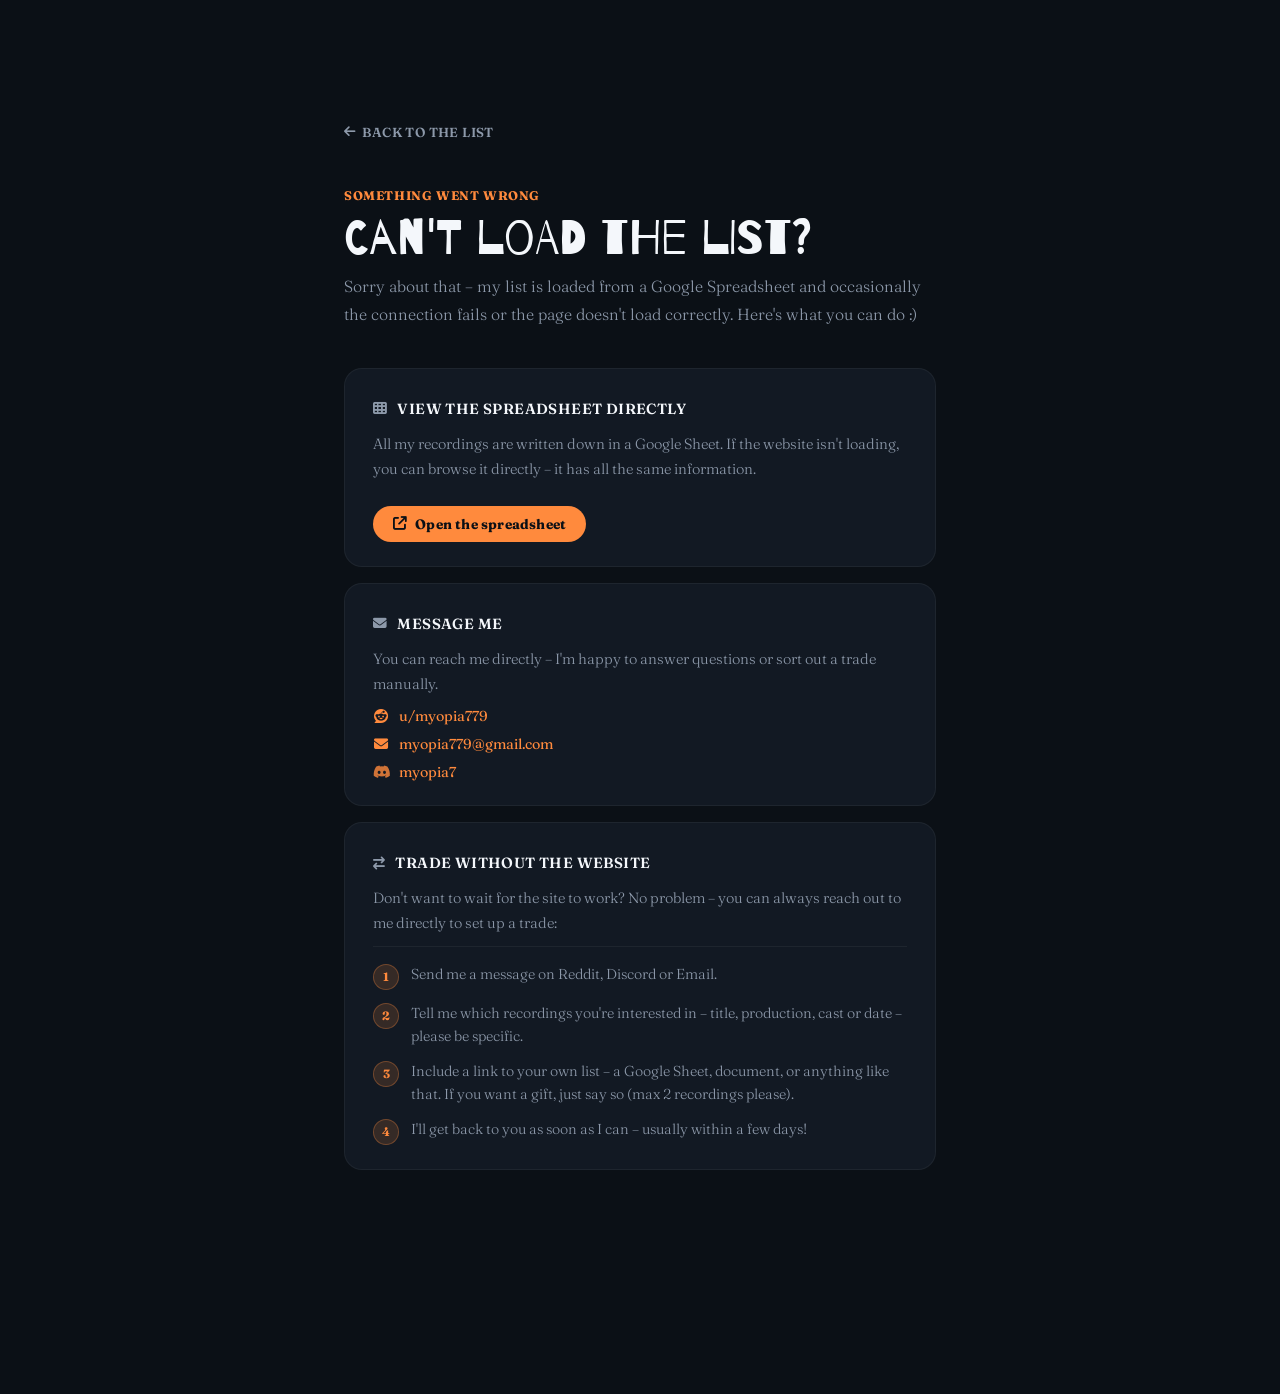
==== commit fe0f349d: "Add files via upload" ====
--- a/issues.html
+++ b/issues.html
@@ -148,6 +148,10 @@
             font-size:.88rem;
         }
 
+        .fa-discord{
+            color:var(--accent) !important;
+        }
+
         .issues-contact-item a{
             color:var(--accent);
             text-decoration:none;
@@ -273,6 +277,10 @@
                         myopia779@gmail.com
                     </a>
             </div>
+            <div class="issues-contact-item">
+                <i class="fa-brands fa-discord"></i>
+                    <span class="issues-contact-value">myopia7</span>
+            </div>
         </div>
     </div>
 
@@ -289,10 +297,10 @@
         <hr class="issues-divider">
         <ol class="issues-trade-steps">
             <li>
-                <span>Send me a message on Reddit or email (I will probably respond sooner on Reddit tho).
+                <span>Send me a message on Reddit, Discord or Email.
             </li>
             <li>
-                <span>Tell me which recordings you're interested in – title, production, cast or date, please be specific.
+                <span>Tell me which recordings you're interested in – title, production, cast or date – please be specific.
             </li>
             <li>
                 <span>Include a link to your own list – a Google Sheet, document, or anything like that. If you want a gift, just say so (max 2 recordings please).</span>
--- a/style.css
+++ b/style.css
@@ -279,6 +279,11 @@
     vertical-align:-2px;
 
     object-fit:cover;
+}
+
+.fa-discord{
+    color:var(--accent) !important;
+    opacity:.8;
 }
 
 .info-list{
@@ -1519,6 +1524,37 @@
     opacity:.9;
 }
 
+.extra-info-banner{
+    display:flex;
+    align-items:flex-start;
+    gap:10px;
+
+    margin:14px 0;
+    padding:12px 16px;
+
+    background:rgba(255,138,61,.08);
+    border:1px solid rgba(255,138,61,.22);
+    border-radius:12px;
+}
+
+.extra-info-banner i{
+    color:var(--accent);
+    font-size:.95rem;
+    margin-top:2px;
+    flex-shrink:0;
+}
+
+.extra-info-banner p{
+    margin:0;
+    color:#edf2f8;
+    font-size:.9rem;
+    font-weight:300;
+    line-height:1.45;
+
+    word-break:break-word;
+    overflow-wrap:anywhere;
+}
+
 .info-grid{
     display:grid;
 
@@ -1678,14 +1714,49 @@
     text-underline-offset:3px;
 }
 
+.mobile-bottom-row{
+    display:flex;
+    align-items:center;
+    justify-content:flex-end;
+    gap:10px;
+    margin-top:10px;
+}
+
+.copy-btn{
+    display:flex;
+    align-items:center;
+    justify-content:center;
+
+    width:auto;
+    height:auto;
+
+    padding:4px;
+
+    border:none;
+    background:none;
+
+    color:var(--muted);
+
+    cursor:pointer;
+
+    font-size:.95rem;
+
+    transition:.15s ease;
+    flex-shrink:0;
+}
+
+.copy-btn:hover{
+    color:var(--accent);
+}
+
+.copy-btn-done{
+    color:#4caf7d !important;
+}
+
 .encora-link{
     display:flex;
 
-    justify-content:flex-end;
-
-    align-items:center;
-
-    margin-top:10px;
+    align-items:center;
 
     padding-right:4px;
 
@@ -2047,6 +2118,15 @@
         right:-6px;
     }
 
+    .filter-search-input{
+        height:40px;
+        font-size:.88rem;
+    }
+
+    .filter-clear{
+        margin-left:auto;
+    }
+
     .filter-panel-inner{
         padding:18px 16px;
         overflow:visible;
@@ -2126,12 +2206,13 @@
     }
 
     .ungiftable-tag,
-    .missing-tag{
-        height:28px;
-
-        padding:0 12px;
-
-        font-size:.66rem;
+    .missing-tag,
+    .subtitles-tag{
+        height:32px;
+
+        padding:0 15px;
+
+        font-size:.74rem;
 
         letter-spacing:.4px;
 
@@ -2171,10 +2252,16 @@
     .info-left, 
     .info-right, 
     .info-row,
-    .mobile-bottom-row {
+    .mobile-bottom-row,
+    .extra-info-banner {
         width: 100% !important;
         max-width: 100% !important;
         box-sizing: border-box !important;
+    }
+
+    .extra-info-banner{
+        padding:10px 12px;
+        font-size:.85rem;
     }
 
     /* Vynucení zarovnání textu do krajů */
@@ -2222,7 +2309,7 @@
     .mobile-bottom-row{
         display:flex;
         align-items:center;
-        justify-content:space-between;
+        justify-content:flex-end;
         gap:12px;
     }
     .info-right {
@@ -2369,6 +2456,7 @@
     display:flex;
     align-items:center;
     justify-content:center;
+    flex-shrink:0;
 
     width:30px;
     height:30px;
@@ -2855,11 +2943,28 @@
         transform:translateY(140%);
 
         width:calc(100% - 32px);
+        gap:10px;
+        padding:12px 16px 12px 14px;
         justify-content:space-between;
     }
 
     .trade-bar.visible{
         transform:translateY(0);
+    }
+
+    /* The count text is the only variable-length part of the bar —
+       let it shrink and truncate with an ellipsis so it can never
+       push the icon or the "Request a trade" label off screen. */
+    .trade-bar-count{
+        flex:1 1 auto;
+        min-width:0;
+
+        overflow:hidden;
+        text-overflow:ellipsis;
+    }
+
+    .trade-bar-cta{
+        flex-shrink:0;
     }
 
     .trade-modal{
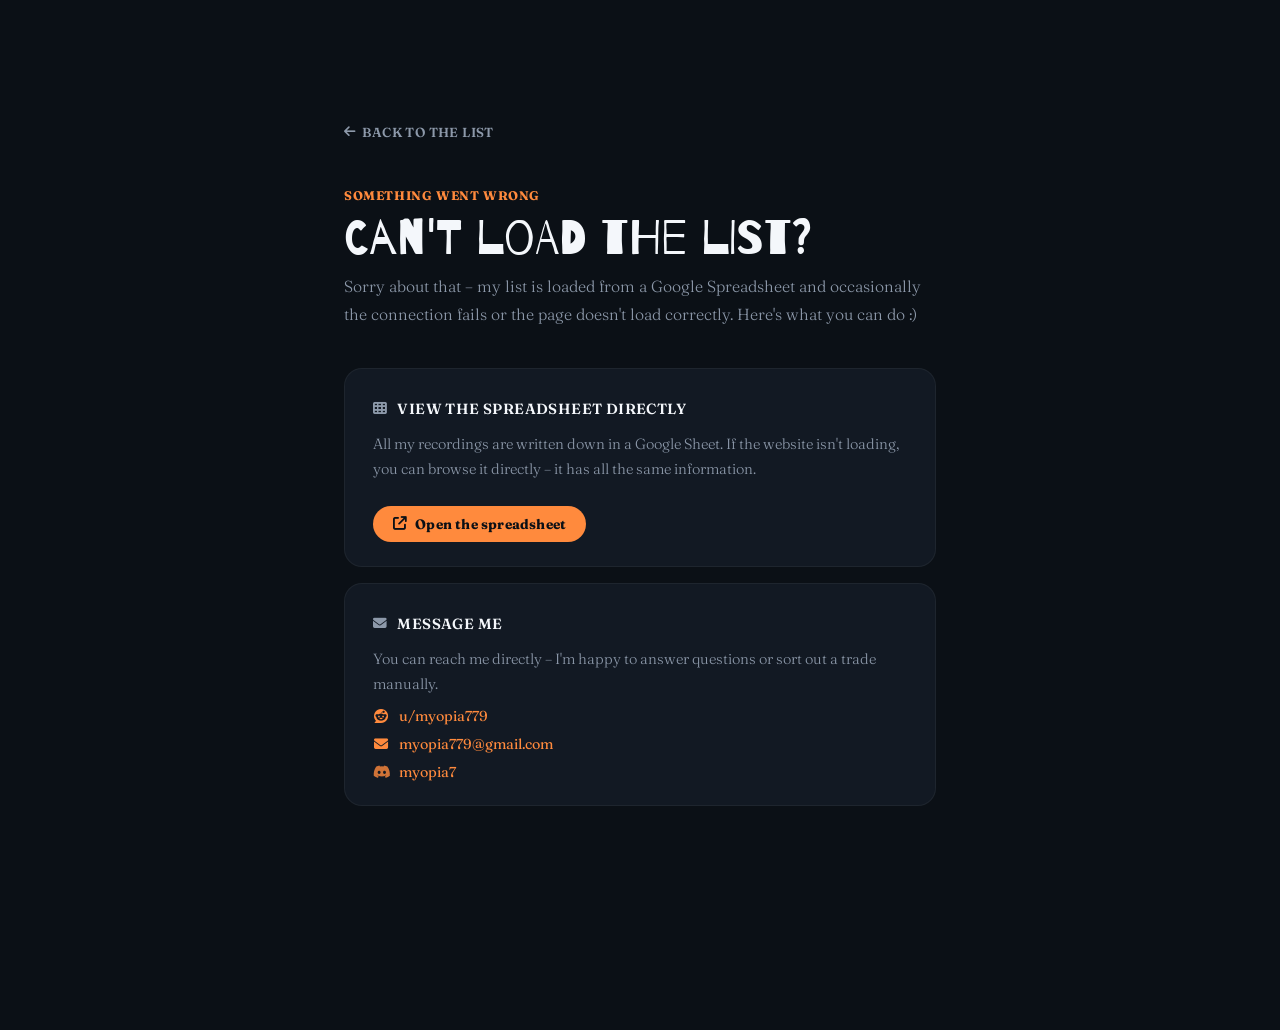
==== commit 5042d6f2: "Add files via upload" ====
--- a/issues.html
+++ b/issues.html
@@ -284,33 +284,6 @@
         </div>
     </div>
 
-    <!-- TRADE WITHOUT THE SITE CARD -->
-    <div class="issues-card">
-        <p class="issues-card-title">
-            <i class="fa-solid fa-arrow-right-arrow-left"></i>
-            <strong>Trade without the website</strong>
-        </p>
-        <p>
-            Don't want to wait for the site to work? No problem – you can always reach out to me directly
-            to set up a trade:
-        </p>
-        <hr class="issues-divider">
-        <ol class="issues-trade-steps">
-            <li>
-                <span>Send me a message on Reddit, Discord or Email.
-            </li>
-            <li>
-                <span>Tell me which recordings you're interested in – title, production, cast or date – please be specific.
-            </li>
-            <li>
-                <span>Include a link to your own list – a Google Sheet, document, or anything like that. If you want a gift, just say so (max 2 recordings please).</span>
-            </li>
-            <li>
-                <span>I'll get back to you as soon as I can – usually within a few days!
-            </li>
-        </ol>
-    </div>
-
 </div>
 
 </body>
--- a/style.css
+++ b/style.css
@@ -252,6 +252,16 @@
 
 .text-accent{
     color:var(--accent);
+}
+
+.info-accordion-body a.missing-smalls-link{
+    color:var(--muted);
+    text-decoration:underline;
+    text-underline-offset:3px;
+}
+
+.info-accordion-body a.missing-smalls-link:hover{
+    color:var(--text);
 }
 
 .info-contact-row{
@@ -2496,6 +2506,122 @@
 }
 
 /* =========================
+   REDDIT WELCOME OVERLAY
+========================= */
+
+.reddit-overlay{
+    position:fixed;
+    inset:0;
+    z-index:1300;
+
+    display:flex;
+    align-items:center;
+    justify-content:center;
+
+    padding:24px;
+
+    background:rgba(5,8,12,.72);
+    backdrop-filter:blur(6px);
+
+    opacity:0;
+    visibility:hidden;
+
+    transition:
+    opacity .2s ease,
+    visibility .2s ease;
+}
+
+.reddit-overlay.visible{
+    opacity:1;
+    visibility:visible;
+}
+
+.reddit-overlay-modal{
+    width:100%;
+    max-width:440px;
+
+    text-align:left;
+
+    background:var(--card);
+    border:1px solid rgba(255,255,255,.08);
+    border-top:3px solid var(--accent);
+    border-radius:20px;
+
+    padding:30px 30px 26px;
+
+    box-shadow:0 30px 70px rgba(0,0,0,.5);
+
+    transform:translateY(16px) scale(.97);
+
+    transition:transform .25s cubic-bezier(.2,.9,.25,1.1);
+}
+
+.reddit-overlay.visible .reddit-overlay-modal{
+    transform:translateY(0) scale(1);
+}
+
+.reddit-overlay-modal h2{
+    margin:0 0 16px;
+
+    font-family:"Barrio", system-ui;
+    font-weight:400;
+    font-size:1.85rem;
+    color:white;
+}
+
+.reddit-overlay-modal p{
+    margin:0 0 14px;
+
+    color:var(--muted);
+    line-height:1.65;
+    font-size:.92rem;
+    font-weight:300;
+}
+
+.reddit-overlay-modal p:last-of-type{
+    margin-bottom:24px;
+}
+
+.reddit-overlay-signoff{
+    color:var(--muted) !important;
+    font-size:.88rem;
+    margin-bottom:22px !important;
+}
+
+.reddit-overlay-modal strong{
+    color:var(--text);
+    font-weight:600;
+}
+
+.reddit-overlay-btn{
+    width:100%;
+
+    margin-top:2px;
+
+    padding:14px;
+
+    background:var(--accent);
+    color:#1a1006;
+
+    border:none;
+    border-radius:14px;
+
+    text-align:center;
+
+    font-family:"Fraunces", serif;
+    font-size:.95rem;
+    font-weight:700;
+
+    cursor:pointer;
+
+    transition:.15s ease;
+}
+
+.reddit-overlay-btn:hover{
+    filter:brightness(1.08);
+}
+
+/* =========================
    TRADE MODAL
 ========================= */
 
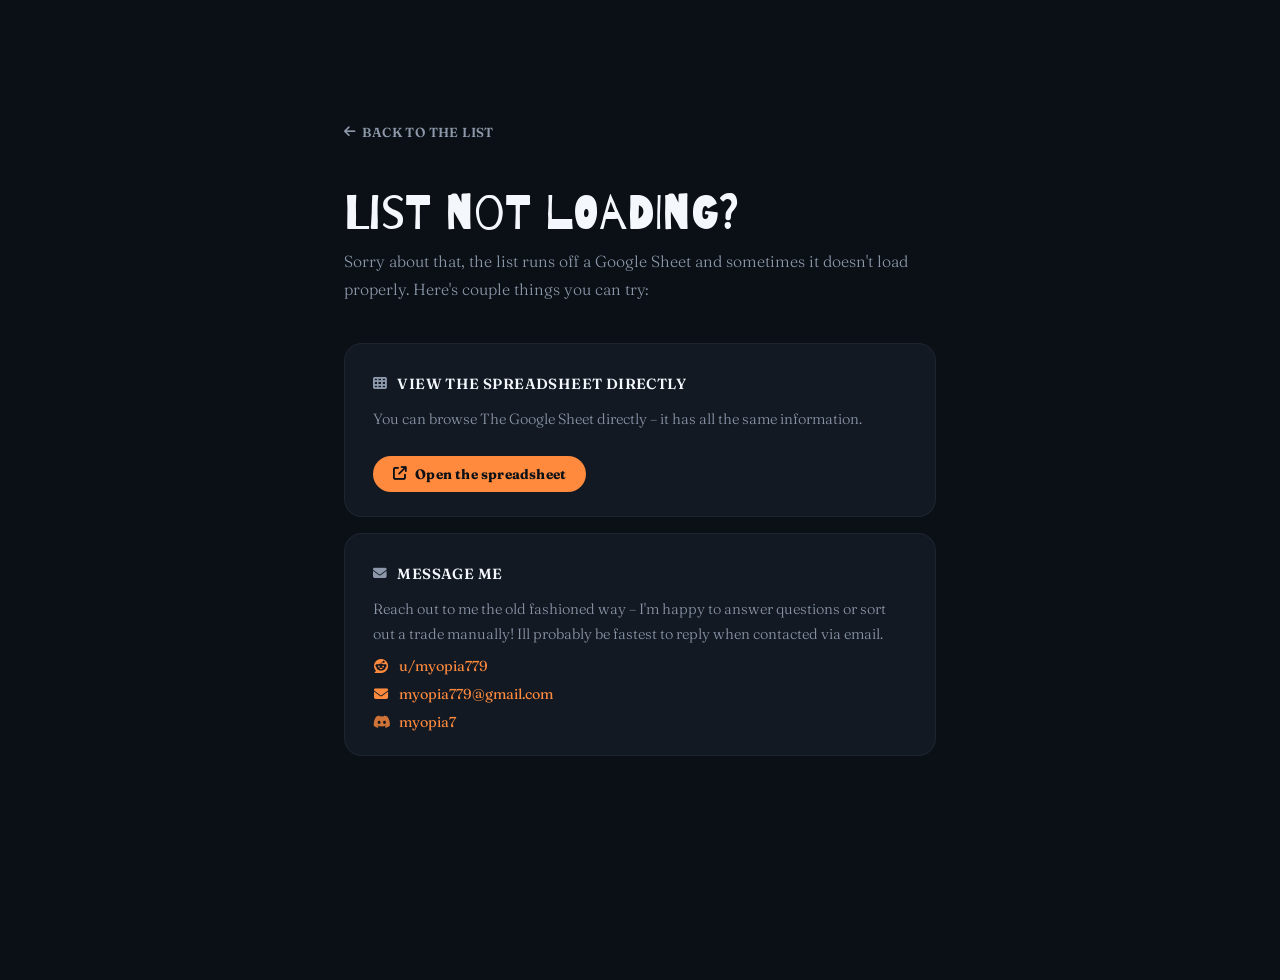
==== commit 25d87c9e: "Add files via upload" ====
--- a/issues.html
+++ b/issues.html
@@ -4,7 +4,7 @@
 
     <meta charset="UTF-8">
     <meta name="viewport" content="width=device-width, initial-scale=1.0">
-    <title>Oops — Myopia's Trading List</title>
+    <title>Myopia's Trading List</title>
 
     <link rel="preconnect" href="https://fonts.googleapis.com">
     <link rel="preconnect" href="https://fonts.gstatic.com" crossorigin>
@@ -231,12 +231,9 @@
         <i class="fa-solid fa-arrow-left"></i>
         Back to the list
     </a>
-
-    <p class="issues-eyebrow">Something went wrong</p>
-    <h1 class="issues-title">Can't load the list?</h1>
+    <h1 class="issues-title">List not loading?</h1>
     <p class="issues-subtitle">
-        Sorry about that – my list is loaded from a Google Spreadsheet and occasionally
-        the connection fails or the page doesn't load correctly. Here's what you can do :)
+        Sorry about that, the list runs off a Google Sheet and sometimes it doesn't load properly. Here's couple things you can try:
     </p>
 
     <!-- SPREADSHEET CARD -->
@@ -246,8 +243,7 @@
             <strong>View the spreadsheet directly</strong>
         </p>
         <p>
-            All my recordings are written down in a Google Sheet. If the website isn't loading, you can
-            browse it directly – it has all the same information.
+            You can browse The Google Sheet directly – it has all the same information.
         </p>
         <a
             class="issues-btn"
@@ -265,7 +261,7 @@
             <i class="fa-solid fa-envelope"></i>
             <strong>Message me</strong>
         </p>
-        <p>You can reach me directly – I'm happy to answer questions or sort out a trade manually.</p>
+        <p>Reach out to me the old fashioned way – I'm happy to answer questions or sort out a trade manually! Ill probably be fastest to reply when contacted via email.</p>
         <div class="issues-contact-row">
             <div class="issues-contact-item">
                 <i class="fa-brands fa-reddit"></i>
--- a/style.css
+++ b/style.css
@@ -1,3104 +1,3124 @@
-:root{
-    --bg:#0b1016;
-    --card:#121923;
-    --card-hover:#17212d;
-    --accent:#ff8a3d;
-    --text:#f4f7fb;
-    --muted:#8d99aa;
-    --border:rgba(255,255,255,.05);
-    --nft-tag:#c0392b;
-}
-
-/* =========================
-   NFT CARD
-========================= */
-
-.nft-card{
-    background:rgba(35,14,14,.7) !important;
-    border-color:rgba(255,255,255,.05) !important;
-    cursor:default;
-}
-
-.nft-card > *{
-    pointer-events:none;
-}
-
-.nft-card .accordion-box{
-    pointer-events:auto;
-}
-
-.nft-card .mobile-bottom-row{
-    pointer-events:auto;
-}
-
-/* Subtitles can still be requested on their own even though the
-   full recording is NFT and locked from selection. */
-.nft-card .subtitles-tag-toggle{
-    pointer-events:auto;
-}
-
-.nft-card:hover{
-    background:rgba(48,18,18,.8) !important;
-    border-color:rgba(255,255,255,.08) !important;
-}
-
-/* Placeholder exactly matches .show-checkbox */
-.show-checkbox-placeholder{
-    display:inline-block;
-    width:30px;
-    height:30px;
-    min-width:30px;
-    border-radius:8px;
-    border:2px solid rgba(255,255,255,.12);
-    background:rgba(255,255,255,.02);
-    flex-shrink:0;
-    margin:0;
-    top:0;
-    position:relative;
-    flex-shrink:0;
-}
-
-.show-checkbox-placeholder::before{
-    content:'✕';
-    position:absolute;
-    inset:0;
-    display:flex;
-    align-items:center;
-    justify-content:center;
-    font-size:11px;
-    color:rgba(200,100,100,.45);
-    line-height:1;
-}
-
-.nft-tag{
-    background:rgba(140,25,25,.7) !important;
-    color:rgba(255,190,190,.85) !important;
-    font-weight:700;
-    letter-spacing:.5px;
-    white-space:nowrap;
-    height:38px;
-    padding:0 20px;
-    font-size:.85rem;
-    position:relative;
-    top:3px;
-}
-
-*{
-    box-sizing:border-box;
-}
-
-body{
-    margin:0;
-    padding:0 24px 48px;
-    background:var(--bg);
-    color:var(--text);
-    font-family:
-    "Fraunces",
-    serif;
-    -webkit-font-smoothing:antialiased;
-}
-
-.container{
-    max-width:1120px;
-    margin:auto;
-    margin-top: 30px;
-}
-
-header{
-    margin-bottom:28px;
-}
-
-header h1{
-    margin:0 0 10px;
-    font-size:3.2rem;
-    font-weight:400;
-    font-family:
-    "Barrio",
-    system-ui;
-    color:white;
-}
-
-header p{
-    margin:0;
-    color:var(--muted);
-    line-height:1.7;
-    max-width:1120px;
-    font-size:1rem;
-    font-weight:300;
-}
-
-.controls{
-    margin-bottom:28px;
-}
-
-/* =========================
-   INFO SECTIONS
-========================= */
-
-.info-sections{
-    display:flex;
-    flex-direction:column;
-    gap:0;
-    margin-bottom:36px;
-    border-radius:0;
-    overflow:hidden;
-    border:1px solid rgba(255,255,255,.07);
-}
-
-.info-accordion{
-    border:none;
-    border-left:3px solid rgba(255,138,61,.2);
-    border-radius:0;
-    background:rgba(255,255,255,.02);
-    overflow:hidden;
-    transition:border-color .2s ease, background .2s ease;
-}
-
-.info-accordion + .info-accordion{
-    border-top:1px solid rgba(255,255,255,.05);
-}
-
-.info-accordion[open]{
-    border-left-color:var(--accent);
-    background:rgba(255,138,61,.05);
-}
-
-.info-accordion-summary{
-    display:flex;
-    align-items:center;
-    justify-content:space-between;
-    padding:14px 18px;
-    cursor:pointer;
-    list-style:none;
-    font-size:.82rem;
-    font-weight:700;
-    letter-spacing:.5px;
-    text-transform:uppercase;
-    color:rgba(244,247,251,.6);
-    gap:10px;
-    transition:color .15s ease, background .15s ease;
-    user-select:none;
-}
-
-.info-accordion-summary::-webkit-details-marker{ display:none; }
-
-.info-accordion-summary > span{
-    display:flex;
-    align-items:center;
-    gap:10px;
-}
-
-.info-accordion-summary > span i{
-    color:var(--accent);
-    font-size:.82rem;
-}
-
-.info-accordion:hover .info-accordion-summary,
-.info-accordion[open] .info-accordion-summary{
-    color:var(--text);
-}
-
-.info-chevron{
-    font-size:.65rem;
-    transition:transform .2s ease;
-    flex-shrink:0;
-    color:var(--accent);
-    opacity:.5;
-}
-
-.info-accordion[open] .info-chevron{
-    transform:rotate(180deg);
-    opacity:1;
-}
-
-.info-accordion-body{
-    padding:4px 18px 18px 22px;
-    color:var(--muted);
-    font-size:.88rem;
-    line-height:1.75;
-    font-weight:300;
-    border-top:1px solid rgba(255,255,255,.05);
-}
-
-.info-accordion-body p{
-    margin:0 0 10px;
-}
-
-.info-accordion-body strong{
-    color:var(--text);
-    font-weight:600;
-}
-
-.info-accordion-body a{
-    color:var(--accent);
-    text-decoration:none;
-    transition:.15s ease;
-}
-
-.info-accordion-body a:hover{
-    text-decoration:underline;
-    text-underline-offset:3px;
-}
-
-.wants-sheet-list a{
-    color:var(--muted);
-    text-decoration:underline;
-    text-underline-offset:3px;
-}
-
-.wants-sheet-list a:hover{
-    color:var(--text);
-}
-
-.text-accent{
-    color:var(--accent);
-}
-
-.info-accordion-body a.missing-smalls-link{
-    color:var(--muted);
-    text-decoration:underline;
-    text-underline-offset:3px;
-}
-
-.info-accordion-body a.missing-smalls-link:hover{
-    color:var(--text);
-}
-
-.info-contact-row{
-    display:flex;
-    flex-wrap:wrap;
-    gap:18px;
-    margin:10px 0 14px;
-    font-size:.86rem;
-}
-
-.info-contact-row i{
-    margin-right:4px;
-    color:var(--accent);
-    opacity:.8;
-}
-
-.info-contact-icon{
-    width:14px;
-    height:14px;
-
-    margin-right:4px;
-
-    border-radius:4px;
-
-    vertical-align:-2px;
-
-    object-fit:cover;
-}
-
-.fa-discord{
-    color:var(--accent) !important;
-    opacity:.8;
-}
-
-.info-list{
-    margin:8px 0 0;
-    padding-left:18px;
-}
-
-.info-list li{
-    margin-bottom:6px;
-}
-
-.wants-list li{
-    font-weight:400;
-    color:var(--muted);
-}
-.wants-list li strong{
-    color:var(--text);
-    font-weight:600;
-}
-
-.wants-list li.wants-sheet-nft,
-.wants-list li.wants-sheet-nft strong{
-    color:var(--nft-tag);
-}
-
-.wants-list li.wants-sheet-nft a{
-    color:var(--nft-tag);
-}
-
-.wants-list li.wants-sheet-nft a:hover{
-    color:#e05a4a;
-}
-
-.info-note{
-    margin-top:12px !important;
-    font-style:italic;
-    font-size:.82rem;
-}
-
-/* Giftable-only toggle in filter footer */
-.filter-giftable-footer{
-    display:flex;
-    align-items:center;
-    gap:8px;
-    font-size:.82rem;
-    font-weight:600;
-    color:var(--text);
-    cursor:pointer;
-}
-
-/* =========================
-   MINI NAV (category + links)
-========================= */
-
-.mini-nav{
-    display:flex;
-    align-items:center;
-    flex-wrap:wrap;
-    gap:8px;
-    margin-top:14px;
-    padding-left:20px;
-}
-
-.mini-nav-btn{
-    appearance:none;
-    border:1px solid var(--border);
-    background:rgba(255,255,255,.03);
-    color:var(--muted);
-    font-family:"Fraunces",serif;
-    font-size:.78rem;
-    font-weight:700;
-    letter-spacing:.3px;
-    text-transform:uppercase;
-    padding:5px 14px;
-    border-radius:999px;
-    cursor:pointer;
-    transition:
-        color .15s ease,
-        background .15s ease,
-        border-color .15s ease;
-}
-
-.mini-nav-btn:hover{
-    color:var(--text);
-    border-color:rgba(255,255,255,.12);
-    background:rgba(255,255,255,.05);
-}
-
-.mini-nav-btn.active{
-    background:var(--accent);
-    border-color:var(--accent);
-    color:#1a1006;
-}
-
-.mini-nav-divider{
-    width:1px;
-    height:18px;
-    background:rgba(255,255,255,.1);
-    margin:0 4px;
-    flex-shrink:0;
-}
-
-.mini-nav-link{
-    color:var(--muted);
-    font-family:"Fraunces",serif;
-    font-size:.78rem;
-    font-weight:600;
-    letter-spacing:.3px;
-    text-transform:uppercase;
-    text-decoration:none;
-    padding:5px 12px;
-    border-radius:999px;
-    border:1px solid transparent;
-    transition:
-        color .15s ease,
-        border-color .15s ease,
-        background .15s ease;
-}
-
-.mini-nav-link:hover{
-    color:var(--accent);
-    border-color:rgba(255,138,61,.2);
-    background:rgba(255,138,61,.05);
-}
-
-.search-bar{
-    width:100%;
-    height:56px;
-    padding:0 20px;
-    background:#121922;
-    border:1px solid var(--border);
-    border-radius:16px;
-    color:white;
-    font-size:1rem;
-    outline:none;
-    transition:.15s ease;
-    font-family:
-    "Fraunces",
-    serif;
-}
-
-.search-bar:focus{
-    border-color:
-    rgba(255,138,61,.25);
-}
-
-/* =========================
-   FILTER PANEL
-========================= */
-
-.search-row{
-    display:flex;
-    gap:12px;
-    align-items:stretch;
-}
-
-.search-row .search-bar{
-    flex:1;
-    min-width:0;
-}
-
-.filter-toggle{
-    flex-shrink:0;
-
-    display:flex;
-    align-items:center;
-    gap:10px;
-
-    height:56px;
-    padding:0 20px;
-
-    background:#121922;
-    border:1px solid var(--border);
-    border-radius:16px;
-
-    color:var(--muted);
-
-    font-family:"Fraunces", serif;
-    font-size:.92rem;
-    font-weight:600;
-
-    cursor:pointer;
-
-    transition:.15s ease;
-}
-
-.filter-toggle i{
-    font-size:.85rem;
-    transition:transform .2s ease, color .15s ease;
-}
-
-.filter-toggle:hover{
-    border-color:rgba(255,138,61,.2);
-    color:#dfe7f1;
-}
-
-.filter-toggle.open{
-    border-color:rgba(255,138,61,.3);
-    color:var(--accent);
-}
-
-.filter-toggle.open i:first-child{
-    color:var(--accent);
-}
-
-.filter-toggle.has-active-filters{
-    color:var(--accent);
-    border-color:rgba(255,138,61,.25);
-}
-
-.filter-count{
-    display:none;
-    align-items:center;
-    justify-content:center;
-
-    min-width:20px;
-    height:20px;
-    padding:0 6px;
-
-    border-radius:999px;
-
-    background:var(--accent);
-    color:#1a1006;
-
-    font-size:.72rem;
-    font-weight:700;
-}
-
-.filter-count:not(:empty){
-    display:flex;
-}
-
-.filter-panel{
-    max-height:0;
-    overflow:hidden;
-    opacity:0;
-
-    transition:
-    max-height .3s ease,
-    opacity .2s ease,
-    margin-top .3s ease;
-}
-
-.filter-panel.open{
-    max-height:min(75vh, 720px);
-    overflow-y:auto;
-    opacity:1;
-    margin-top:14px;
-}
-
-.filter-panel-inner{
-    background:#121922;
-    border:1px solid var(--border);
-    border-radius:18px;
-    padding:22px 24px;
-}
-
-.filter-groups{
-    display:grid;
-    grid-template-columns:repeat(3, 1fr);
-    gap:24px;
-}
-
-.filter-group-label{
-    margin:0 0 12px;
-
-    color:var(--accent);
-    font-size:.78rem;
-    font-weight:700;
-    letter-spacing:.4px;
-    text-transform:uppercase;
-}
-
-.filter-options{
-    display:flex;
-    flex-direction:column;
-    gap:10px;
-
-    max-height:180px;
-    overflow-y:auto;
-
-    padding-right:4px;
-}
-
-.filter-search{
-    position:relative;
-
-    margin-bottom:10px;
-}
-
-.filter-search i{
-    position:absolute;
-    left:12px;
-    top:50%;
-    transform:translateY(-50%);
-
-    font-size:.7rem;
-    color:var(--muted);
-
-    pointer-events:none;
-}
-
-.filter-search-input{
-    width:100%;
-    height:34px;
-
-    padding:0 12px 0 30px;
-
-    background:rgba(255,255,255,.03);
-    border:1px solid var(--border);
-    border-radius:10px;
-
-    color:var(--text);
-
-    font-family:"Fraunces", serif;
-    font-size:.8rem;
-
-    outline:none;
-
-    transition:
-    border-color .15s ease,
-    background .15s ease;
-}
-
-.filter-search-input::placeholder{
-    color:var(--muted);
-}
-
-.filter-search-input:focus{
-    border-color:rgba(255,138,61,.3);
-    background:rgba(255,255,255,.05);
-}
-
-.filter-search-empty{
-    display:none;
-
-    margin:6px 0 0;
-
-    color:var(--muted);
-
-    font-size:.78rem;
-    font-style:italic;
-}
-
-.filter-options::-webkit-scrollbar{
-    width:5px;
-}
-
-.filter-options::-webkit-scrollbar-thumb{
-    background:rgba(255,255,255,.08);
-    border-radius:999px;
-}
-
-.filter-option{
-    display:flex;
-    align-items:center;
-    gap:10px;
-
-    cursor:pointer;
-
-    color:#d7e1ec;
-    font-size:.86rem;
-    font-weight:400;
-}
-
-.filter-option input{
-    appearance:none;
-    -webkit-appearance:none;
-
-    width:18px;
-    height:18px;
-
-    flex-shrink:0;
-
-    border-radius:6px;
-    border:2px solid rgba(255,255,255,.18);
-    background:rgba(255,255,255,.03);
-
-    cursor:pointer;
-    position:relative;
-    display:flex;
-    align-items:center;
-    justify-content:center;
-
-    transition:
-    background .18s ease,
-    border-color .18s ease;
-}
-
-.filter-option input::after{
-    content:'';
-
-    width:5px;
-    height:9px;
-
-    margin-bottom:1px;
-
-    border:solid white;
-    border-width:0 2px 2px 0;
-
-    transform:rotate(45deg) scale(.45);
-    opacity:0;
-
-    transition:
-    transform .16s cubic-bezier(.2,.9,.25,1.25),
-    opacity .12s ease;
-}
-
-.filter-option input:checked{
-    background:var(--accent);
-    border-color:var(--accent);
-}
-
-.filter-option input:checked::after{
-    opacity:1;
-    transform:rotate(45deg) scale(1);
-}
-
-.filter-option:hover{
-    color:var(--text);
-}
-
-.filter-option span{
-    overflow:hidden;
-    text-overflow:ellipsis;
-    white-space:nowrap;
-}
-
-.filter-panel-footer{
-    display:flex;
-    align-items:center;
-    justify-content:space-between;
-    flex-wrap:wrap;
-    gap:12px;
-
-    margin-top:18px;
-    padding-top:16px;
-
-    border-top:1px solid var(--border);
-}
-
-.filter-footer-toggles{
-    display:flex;
-    align-items:center;
-    flex-wrap:wrap;
-    gap:22px;
-}
-
-.filter-giftable-footer{
-    font-size:.82rem;
-    font-weight:600;
-    color:var(--text);
-    gap:10px;
-}
-
-/* Sliding toggle switch for the footer-only filters
-   (Giftable only / Video only / Audio only) */
-.filter-giftable-footer input{
-    appearance:none;
-    -webkit-appearance:none;
-
-    width:40px;
-    height:22px;
-
-    flex-shrink:0;
-
-    border-radius:999px;
-    border:none;
-    background:rgba(255,255,255,.16);
-
-    position:relative;
-    cursor:pointer;
-
-    transition:background .25s ease;
-}
-
-.filter-giftable-footer input::after{
-    content:'';
-    position:absolute;
-    top:2px;
-    left:2px;
-
-    width:18px;
-    height:18px;
-
-    border:none;
-    border-radius:50%;
-    background:#fff;
-
-    transform:none;
-    opacity:1;
-
-    box-shadow:0 1px 3px rgba(0,0,0,.35);
-
-    transition:transform .25s cubic-bezier(.4,0,.2,1);
-}
-
-.filter-giftable-footer input:checked{
-    background:var(--accent);
-    border-color:transparent;
-}
-
-.filter-giftable-footer input:checked::after{
-    transform:translateX(18px);
-    opacity:1;
-}
-
-.filter-clear{
-    background:none;
-    border:none;
-
-    color:var(--muted);
-
-    font-family:"Fraunces", serif;
-    font-size:.84rem;
-    font-weight:600;
-
-    cursor:pointer;
-
-    transition:.15s ease;
-}
-
-.filter-clear:hover{
-    color:#ff7b7b;
-}
-
-/* =========================
-   SUBTITLES PANEL (separate from the main filters)
-   — uses its own blue accent, matching the subtitles tag color,
-   scoped locally so it doesn't affect the site-wide orange accent.
-========================= */
-
-.subtitles-panel{
-    --sub-accent:#79a8ff;
-    --sub-accent-rgb:84,145,255;
-
-    background:rgba(var(--sub-accent-rgb),.07);
-    border:1px solid rgba(var(--sub-accent-rgb),.22);
-    border-left:3px solid rgba(var(--sub-accent-rgb),.45);
-    border-right:3px solid rgba(var(--sub-accent-rgb),.45);
-    border-radius:18px;
-
-    margin:18px 0;
-
-    overflow:hidden;
-
-    transition:border-color .2s ease, background .2s ease;
-}
-
-.subtitles-panel:has(#subtitlesWantToggle:checked){
-    border-color:rgba(var(--sub-accent-rgb),.35);
-}
-
-.subtitles-panel-header{
-    display:flex;
-    align-items:center;
-    gap:16px;
-
-    padding:18px 22px;
-}
-
-.subtitles-panel-header > i{
-    font-size:1.3rem;
-    color:var(--sub-accent);
-    opacity:.85;
-    flex-shrink:0;
-}
-
-.subtitles-panel-copy{
-    flex:1;
-    min-width:0;
-}
-
-.subtitles-panel-title{
-    margin:0 0 3px;
-    font-size:.98rem;
-    font-weight:700;
-    color:var(--text);
-}
-
-.subtitles-panel-sub{
-    margin:0;
-    font-size:.8rem;
-    color:var(--muted);
-}
-
-/* Reuse the same sliding-switch look as the footer-only filters */
-.toggle-switch-wrap{
-    flex-shrink:0;
-    cursor:pointer;
-}
-
-.toggle-switch-wrap input{
-    appearance:none;
-    -webkit-appearance:none;
-
-    width:44px;
-    height:24px;
-
-    border-radius:999px;
-    border:none;
-    background:rgba(255,255,255,.16);
-
-    position:relative;
-    cursor:pointer;
-
-    transition:background .25s ease;
-}
-
-.toggle-switch-wrap input::after{
-    content:'';
-    position:absolute;
-    top:2px;
-    left:2px;
-
-    width:20px;
-    height:20px;
-
-    border-radius:50%;
-    background:#fff;
-
-    box-shadow:0 1px 3px rgba(0,0,0,.35);
-
-    transition:transform .25s cubic-bezier(.4,0,.2,1);
-}
-
-.toggle-switch-wrap input:checked{
-    background:var(--accent);
-}
-
-.subtitles-panel .toggle-switch-wrap input:checked{
-    background:var(--sub-accent);
-}
-
-.toggle-switch-wrap input:checked::after{
-    transform:translateX(20px);
-}
-
-.subtitles-lang-wrap{
-    max-height:0;
-    opacity:0;
-
-    padding:0 22px;
-    overflow:hidden;
-
-    transition:
-    max-height .3s ease,
-    opacity .2s ease,
-    padding .3s ease;
-}
-
-.subtitles-panel:has(#subtitlesWantToggle:checked) .subtitles-lang-wrap{
-    max-height:900px;
-    opacity:1;
-
-    padding:0 22px 22px;
-}
-
-.subtitles-lang-options{
-    display:flex;
-    flex-wrap:wrap;
-    gap:10px;
-
-    padding-top:14px;
-
-    border-top:1px solid var(--border);
-}
-
-.subtitles-lang-option{
-    display:flex;
-    align-items:center;
-    gap:8px;
-
-    padding:8px 14px;
-
-    border-radius:999px;
-    border:1px solid var(--border);
-    background:rgba(255,255,255,.02);
-
-    color:#d7e1ec;
-    font-size:.82rem;
-    font-weight:600;
-
-    cursor:pointer;
-
-    transition:
-    background .15s ease,
-    border-color .15s ease,
-    color .15s ease;
-}
-
-.subtitles-lang-option:hover{
-    border-color:rgba(var(--sub-accent-rgb),.3);
-}
-
-.subtitles-lang-option input{
-    appearance:none;
-    -webkit-appearance:none;
-    position:absolute;
-
-    width:0;
-    height:0;
-
-    opacity:0;
-}
-
-.subtitles-lang-option:has(input:checked){
-    background:rgba(var(--sub-accent-rgb),.14);
-    border-color:rgba(var(--sub-accent-rgb),.4);
-    color:var(--sub-accent);
-}
-
-.subtitles-lang-all{
-    border-style:dashed;
-    font-weight:700;
-}
-
-/* While "All languages" is picked, every individual language pill
-   lights up the same blue — they're all included under "all" —
-   without actually being ticked. Picking one specific language
-   drops "All languages" and this effect goes away. */
-.subtitles-lang-options:has(#subtitle-lang-all:checked) .subtitles-lang-dynamic{
-    background:rgba(var(--sub-accent-rgb),.14);
-    border-color:rgba(var(--sub-accent-rgb),.4);
-    color:var(--sub-accent);
-}
-
-.subtitles-lang-option .lang-flag{
-    width:1.3em;
-    height:1em;
-    border-radius:2px;
-    box-shadow:0 0 0 1px rgba(255,255,255,.12);
-    flex-shrink:0;
-}
-
-.subtitles-panel-note{
-    margin:14px 0 0;
-    padding:14px 16px;
-
-    background:rgba(var(--sub-accent-rgb),.06);
-    border:1px solid rgba(var(--sub-accent-rgb),.18);
-    border-radius:12px;
-
-    color:var(--sub-accent);
-    opacity:.9;
-    font-size:.78rem;
-    line-height:1.55;
-    white-space:normal;
-    text-align:left;
-}
-
-.subtitles-panel-note-mark{
-    margin-right:3px;
-    font-weight:700;
-}
-
-.subtitles-panel-actions{
-    display:flex;
-    align-items:center;
-    justify-content:flex-end;
-    gap:18px;
-
-    margin-top:16px;
-    padding-top:16px;
-
-    border-top:1px solid var(--border);
-}
-
-.subtitles-show-btn{
-    background:transparent;
-    border:1.5px solid var(--sub-accent);
-    border-radius:12px;
-
-    padding:9.5px 22px;
-
-    color:var(--sub-accent);
-    font-family:"Fraunces", serif;
-    font-size:.86rem;
-    font-weight:700;
-    letter-spacing:.2px;
-
-    cursor:pointer;
-
-    transition:
-    background .45s cubic-bezier(.4,0,.2,1),
-    color .45s cubic-bezier(.4,0,.2,1),
-    border-color .45s cubic-bezier(.4,0,.2,1),
-    opacity .3s ease;
-}
-
-.subtitles-show-btn:hover{
-    background:rgba(var(--sub-accent-rgb),.12);
-}
-
-.subtitles-show-btn.active{
-    background:var(--sub-accent);
-    border-color:var(--sub-accent);
-    color:#0c1830;
-}
-
-.subtitles-show-btn.active:hover{
-    opacity:.88;
-    background:var(--sub-accent);
-}
-
-.subtitles-reset-btn{
-    background:none;
-    border:none;
-
-    color:var(--muted);
-    font-size:.82rem;
-    font-weight:600;
-
-    cursor:pointer;
-
-    transition:.15s ease;
-}
-
-.subtitles-reset-btn:hover{
-    color:#ff7b7b;
-}
-
-.section-title{
-    margin:42px 0 18px;
-    font-size:1.1rem;
-    font-weight:600;
-    color:#dfe7f1;
-}
-
-.list-container{
-    display:flex;
-    flex-direction:column;
-    gap:16px;
-}
-
-.list-container + .list-container{
-    margin-top:16px;
-}
-
-/* =========================
-   TITLE GROUPS
-========================= */
-
-.title-group{
-    border:1px solid var(--border);
-    border-radius:18px;
-    background:#0e141d;
-    overflow:hidden;
-    transition:.15s ease;
-}
-
-.title-group[open]{
-    background:transparent;
-    border-color:rgba(255,255,255,.06);
-}
-
-.title-group-summary{
-    list-style:none;
-    display:flex;
-    align-items:center;
-    justify-content:space-between;
-    gap:16px;
-    cursor:pointer;
-    padding:18px 22px;
-    transition:.15s ease;
-}
-
-.title-group-summary::-webkit-details-marker{
-    display:none;
-}
-
-.title-group-summary:hover{
-    background:rgba(255,255,255,.02);
-}
-
-.title-group-left{
-    display:flex;
-    align-items:baseline;
-    gap:10px;
-    min-width:0;
-}
-
-.title-group-name{
-    margin:0;
-    font-family:"Bebas Neue", system-ui;
-    font-weight:400;
-    font-size:2.1rem;
-    letter-spacing:.9px;
-    color:var(--text);
-    white-space:nowrap;
-    overflow:hidden;
-    text-overflow:ellipsis;
-}
-
-.title-group:hover .title-group-name{
-    color: var(--accent);
-    transition: color .3s ease;
-}
-
-.title-group-right{
-    flex-shrink:0;
-    display:flex;
-    align-items:center;
-    gap:12px;
-}
-
-.title-group-count{
-    color:var(--muted);
-    font-family:"Fraunces", serif;
-    font-size:.78rem;
-    font-weight:600;
-    letter-spacing:.2px;
-    white-space:nowrap;
-}
-
-.title-group-chevron{
-    flex-shrink:0;
-    display:flex;
-    align-items:center;
-    justify-content:center;
-    width:26px;
-    height:26px;
-    border-radius:8px;
-    background:rgba(255,255,255,.03);
-    color:var(--muted);
-    font-size:.72rem;
-    transition:transform .2s ease, background .15s ease, color .15s ease;
-}
-
-.title-group-summary:hover .title-group-chevron{
-    color:var(--accent);
-    background:rgba(255,138,61,.08);
-}
-
-.title-group[open] .title-group-chevron{
-    transform:rotate(180deg);
-}
-
-.title-group-body{
-    padding:0 16px 16px;
-    display:flex;
-    flex-direction:column;
-    gap:10px;
-}
-
-.title-group-body .show-card{
-    padding:14px 16px;
-    border-radius:14px;
-}
-
-.title-group-body .show-title{
-    font-size:1.3rem;
-}
-
-.title-group-body .show-checkbox{
-    width:24px;
-    height:24px;
-    border-radius:7px;
-}
-
-.title-group-body .show-checkbox-placeholder{
-    width:24px;
-    height:24px;
-    min-width:24px;
-    border-radius:7px;
-}
-
-.title-group-body .show-checkbox-placeholder::before{
-    font-size:10px;
-}
-
-.title-group-body .show-checkbox::after{
-    width:6px;
-    height:11px;
-}
-
-.show-card{
-    background:#121923;
-    border:1px solid var(--border);
-    border-radius:20px;
-    padding:20px 22px;
-    transition:.15s ease;
-}
-
-.show-card:hover{
-    background:#17212d;
-    border-color:
-    rgba(255,255,255,.08);
-}
-
-
-.title-block{
-    flex:1;
-    min-width:0;
-}
-
-.title-line{
-    display:flex;
-    align-items:center;
-    gap:10px;
-    min-height:30px;
-}
-
-.show-checkbox{
-
-    appearance:none;
-
-    -webkit-appearance:none;
-
-    width:30px;
-    height:30px;
-
-    border-radius:8px;
-
-    border:2px solid rgba(255,255,255,.18);
-
-    background:
-    rgba(255,255,255,.03);
-
-    cursor:pointer;
-
-    position:relative;
-    display:flex;
-    align-items:center;
-    justify-content:center;
-
-    transition:
-    background .18s ease,
-    border-color .18s ease,
-    transform .14s ease,
-    box-shadow .18s ease;
-
-    flex-shrink:0;
-
-    margin:0;
-
-    top:0;
-}
-
-.show-checkbox:hover{
-
-    border-color:
-    rgba(255,138,61,.5);
-
-    background:
-    rgba(255,138,61,.06);
-}
-
-.show-checkbox:active{
-
-    transform:scale(.9);
-}
-
-.show-checkbox::after{
-
-    content:'';
-
-    width:7px;
-    height:13px;
-
-    margin-bottom:2px;
-
-    border:
-    solid white;
-
-    border-width:
-    0 3px 3px 0;
-
-    transform:
-    rotate(45deg)
-    scale(.45);
-
-    opacity:0;
-
-    transition:
-    transform .16s cubic-bezier(.2,.9,.25,1.25),
-    opacity .12s ease;
-
-    transform-origin:center;
-}
-
-.show-checkbox:checked{
-
-    background:var(--accent);
-
-    border-color:var(--accent);
-
-    box-shadow:
-    0 0 0 5px
-    rgba(255,138,61,.16);
-}
-
-.show-checkbox:checked::after{
-
-    opacity:1;
-
-    transform:
-    rotate(45deg)
-    scale(1);
-}
-
-.show-title{
-    margin:0;
-    line-height:1;
-    font-size:2.15rem;
-    font-weight:700;
-    letter-spacing:-.5px;
-    margin-left: 5px;
-}
-
-.badge-row{
-    display:flex;
-    align-items:center;
-    gap:8px;
-    flex-wrap:wrap;
-    margin-left:15px;
-    margin-left:auto;
-    justify-content:flex-end;
-}
-
-.tag{
-    display:flex;
-    align-items:center;
-    justify-content:center;
-
-    height:32px;
-
-    padding:0 14px;
-
-    border-radius:999px;
-
-    background:
-    rgba(255,138,61,.08);
-
-    border:1px solid
-    rgba(255,138,61,.2);
-
-    color:var(--accent);
-
-    font-size:.73rem;
-
-    font-weight:700;
-
-    letter-spacing:.4px;
-}
-
-.tag.danger{
-    color:#ff7272;
-
-    border-color:
-    rgba(255,114,114,.18);
-
-    background:
-    rgba(255,114,114,.08);
-}
-
-.show-id{
-    flex-shrink:0;
-
-    display:flex;
-
-    align-items:center;
-
-    justify-content:center;
-
-    height:34px;
-
-    padding:0 13px;
-
-    border-radius:12px;
-
-    background:
-    rgba(255,255,255,.03);
-
-    border:1px solid
-    var(--border);
-
-    color:var(--muted);
-
-    font-size:.78rem;
-
-    font-weight:600;
-
-    white-space:nowrap;
-}
-
-.meta-pills{
-    display:flex;
-    flex-wrap:wrap;
-
-    gap:26px;
-
-    margin-top:12px;
-    margin-left:6px;
-
-    padding-bottom:12px;
-
-    position:relative;
-}
-
-.card-top{
-    display:flex;
-    justify-content:space-between;
-    align-items:flex-start;
-    gap:16px;
-    margin-bottom:10px;
-    position:relative;
-    padding-bottom:0;
-}
-
-.card-top::after{
-    content:'';
-    position:absolute;
-    left:0;
-    bottom:-1px;
-    width:100%;
-    height:1px;
-    background:rgba(255,255,255,.08);
-    pointer-events:none;
-}
-
-.pill{
-    display:flex;
-    align-items:center;
-    gap:10px;
-
-    color:var(--muted);
-
-    font-size:1.05rem;
-
-    background:none;
-    border:none;
-}
-
-.pill i{
-    color:var(--muted);
-    font-size:.9rem;
-    opacity:.9;
-}
-
-.extra-info-banner{
-    display:flex;
-    align-items:flex-start;
-    gap:10px;
-
-    margin:14px 0;
-    padding:12px 16px;
-
-    background:rgba(255,138,61,.08);
-    border:1px solid rgba(255,138,61,.22);
-    border-radius:12px;
-}
-
-.extra-info-banner i{
-    color:var(--accent);
-    font-size:.95rem;
-    margin-top:2px;
-    flex-shrink:0;
-}
-
-.extra-info-banner p{
-    margin:0;
-    color:#edf2f8;
-    font-size:.9rem;
-    font-weight:300;
-    line-height:1.45;
-
-    word-break:break-word;
-    overflow-wrap:anywhere;
-}
-
-.info-grid{
-    display:grid;
-
-    grid-template-columns:
-    minmax(0, 2fr)
-    minmax(0, 3fr);
-
-    gap:0 32px;
-
-    align-items:start;
-}
-
-.info-left{
-    display:flex;
-    flex-direction:column;
-
-    margin-top:-10px;
-
-    padding-left:10px;
-
-    min-width:0;
-}
-
-.info-row{
-    display:grid;
-
-    grid-template-columns:
-    110px
-    1fr;
-
-    align-items:center;
-
-    padding:18px 0;
-
-    position:relative;
-}
-
-.info-row::after{
-    content:'';
-
-    position:absolute;
-
-    left:0;
-    bottom:0;
-
-    width:100%;
-
-    height:1px;
-
-    background:
-    rgba(255,255,255,.05);
-}
-
-.info-row:last-child::after{
-    display:none;
-}
-
-.info-row span{
-    color:var(--accent);
-
-    font-size:.92rem;
-
-    font-weight:700;
-}
-
-.info-row p{
-    margin:0;
-
-    color:#edf2f8;
-
-    font-size:.94rem;
-
-    font-weight:300;
-}
-
-.info-right{
-    display:flex;
-    flex-direction:column;
-    gap:10px;
-    width:100%;
-    min-width:0;
-}
-
-.accordion-box{
-    border:1px solid var(--border);
-
-    border-radius:16px;
-
-    overflow:hidden;
-
-    background:
-    rgba(255,255,255,.02);
-}
-
-.accordion-box summary{
-    list-style:none;
-
-    display:flex;
-
-    align-items:center;
-
-    justify-content:space-between;
-
-    cursor:pointer;
-
-    padding:15px 18px;
-
-    font-size:.92rem;
-
-    font-weight:600;
-
-    color:#d7e1ec;
-
-    transition:.15s ease;
-}
-
-.accordion-box summary:hover{
-    background:
-    rgba(255,255,255,.015);
-}
-
-.accordion-box summary::-webkit-details-marker{
-    display:none;
-}
-
-.accordion-box summary i{
-    transition:.2s ease;
-    font-size:.78rem;
-}
-
-.accordion-box[open] summary i{
-    transform:rotate(180deg);
-}
-
-.accordion-content{
-    padding:
-    0 18px 18px;
-
-    color:#c9d3df;
-
-    line-height:1.8;
-
-    font-size:.9rem;
-
-    font-weight:300;
-}
-
-.header-link{
-    color:var(--accent);
-    text-decoration:none;
-    transition:.15s ease;
-    font-weight:400;
-}
-
-.header-link:hover{
-    text-decoration:underline;
-    text-underline-offset:3px;
-}
-
-.mobile-bottom-row{
-    display:flex;
-    align-items:center;
-    justify-content:flex-end;
-    gap:10px;
-    margin-top:10px;
-}
-
-.copy-btn{
-    display:flex;
-    align-items:center;
-    justify-content:center;
-
-    width:auto;
-    height:auto;
-
-    padding:4px;
-
-    border:none;
-    background:none;
-
-    color:var(--muted);
-
-    cursor:pointer;
-
-    font-size:.95rem;
-
-    transition:.15s ease;
-    flex-shrink:0;
-}
-
-.copy-btn:hover{
-    color:var(--accent);
-}
-
-.copy-btn-done{
-    color:#4caf7d !important;
-}
-
-.encora-link{
-    display:flex;
-
-    align-items:center;
-
-    padding-right:4px;
-
-    color:var(--accent);
-
-    text-decoration:none;
-
-    font-size:.83rem;
-
-    font-weight:600;
-
-    transition:.15s ease;
-}
-
-.encora-link:hover{
-    text-decoration:underline;
-    text-underline-offset:4px;
-}
-
-.no-results{
-    text-align:center;
-    padding:60px 20px;
-    color:var(--muted);
-}
-
-.error-box{
-    padding:28px;
-
-    border-radius:18px;
-
-    border:1px solid
-    rgba(255,80,80,.15);
-
-    background:
-    rgba(255,80,80,.05);
-
-    color:#ff8f8f;
-}
-
-.mobile-id{
-    display:none;
-    margin-left:auto;
-}
-.tag{
-
-    display:flex;
-
-    align-items:center;
-
-    justify-content:center;
-
-    height:30px;
-
-    padding:0 14px;
-
-    border-radius:999px;
-
-    font-size:.72rem;
-
-    font-weight:700;
-
-    letter-spacing:.4px;
-
-    border:1px solid transparent;
-
-    text-transform:uppercase;
-}
-
-/* SUBTITLES */
-
-.subtitles-tag{
-
-    background:
-    rgba(84,145,255,.10);
-
-    border-color:
-    rgba(84,145,255,.22);
-
-    color:#79a8ff;
-
-    gap:6px;
-
-    height:38px;
-
-    padding:0 20px;
-
-    font-size:.85rem;
-
-    letter-spacing:.6px;
-
-    position:relative;
-    top:3px;
-}
-
-.lang-flag-pill{
-    display:inline-flex;
-    align-items:center;
-    gap:4px;
-}
-
-.lang-flag-pill + .lang-flag-pill{
-    margin-left:6px;
-}
-
-.subtitles-tag .lang-flag{
-    width:1.2em;
-    height:.9em;
-    border-radius:2px;
-    box-shadow:0 0 0 1px rgba(255,255,255,.15);
-    flex-shrink:0;
-}
-
-/* Clickable subtitles badge — lets the person request just the
-   subtitles for a title without requesting the whole recording. */
-button.subtitles-tag-toggle{
-    appearance:none;
-    -webkit-appearance:none;
-
-    font:inherit;
-    letter-spacing:.6px;
-    text-transform:uppercase;
-
-    cursor:pointer;
-
-    transition:
-    background .15s ease,
-    border-color .15s ease,
-    color .15s ease,
-    opacity .15s ease;
-}
-
-button.subtitles-tag-toggle:hover{
-    background:rgba(84,145,255,.2);
-    border-color:rgba(84,145,255,.45);
-}
-
-/* Selected — subtitles-only added to the request/trade. A soft,
-   muted blue fill — enough to stand out from the neutral badge
-   without overpowering the flag icons inside it. */
-.subtitles-tag.subtitles-tag-selected{
-    background:rgba(84,145,255,.38);
-    border-color:rgba(84,145,255,.65);
-    color:#eaf1ff;
-}
-
-.subtitles-tag.subtitles-tag-selected:hover{
-    background:rgba(84,145,255,.46);
-    border-color:rgba(84,145,255,.7);
-}
-
-/* Included automatically because the full recording is selected —
-   not clickable, shown dimmed so it reads as "already covered". */
-button.subtitles-tag-included{
-    cursor:default;
-    opacity:.55;
-}
-
-button.subtitles-tag-included:hover{
-    background:rgba(84,145,255,.10);
-    border-color:rgba(84,145,255,.22);
-}
-
-/* UNGIFTABLE */
-
-.ungiftable-tag{
-
-    background:
-    rgba(255,92,92,.10);
-
-    border-color:
-    rgba(255,92,92,.20);
-
-    color:#ff7b7b;
-
-    height:38px;
-
-    padding:0 20px;
-
-    font-size:.85rem;
-
-    letter-spacing:.6px;
-
-    position:relative;
-    top:3px;
-}
-
-/* MISSING / HIGHLIGHTS — same style as SUBTITLES */
-
-.missing-tag{
-
-    background:
-    rgba(84,145,255,.10);
-
-    border-color:
-    rgba(84,145,255,.22);
-
-    color:#79a8ff;
-
-    height:38px;
-
-    padding:0 20px;
-
-    font-size:.85rem;
-
-    letter-spacing:.6px;
-
-    position:relative;
-    top:3px;
-}
-/* =========================
-   TOP NAV
-========================= */
-
-.top-nav{
-
-    position:relative;
-
-    z-index:100;
-
-    display:flex;
-
-    align-items:center;
-
-    justify-content:center;
-
-    gap:72px;
-
-    width:100vw;
-
-    margin-left:calc(50% - 50vw);
-
-    height:48px;
-
-    padding:0 24px;
-
-    background:
-    #0f1516;
-
-    backdrop-filter:
-    blur(14px);
-
-    border-bottom:
-    2px solid
-    rgba(255, 139, 61, 0.349);
-}
-
-.nav-link{
-
-    appearance:none;
-
-    border:none;
-
-    background:none;
-
-    padding:0;
-
-    cursor:pointer;
-
-    position:relative;
-
-    display:flex;
-
-    align-items:center;
-
-    color:
-    rgba(255, 255, 255, 0.671);
-
-    font-family:
-    "Fraunces",
-    serif;
-
-    font-size:1.34rem;
-
-    font-weight:900;
-
-    letter-spacing:.55px;
-
-    line-height:1;
-
-    text-transform:uppercase;
-
-    transition:
-    color .18s ease,
-    opacity .18s ease,
-    transform .18s ease;
-}
-
-.nav-link:hover{
-
-    color:
-    var(--accent);
-}
-
-.nav-link.active{
-
-    color:
-    var(--accent);
-}
-
-
-/* divider */
-
-/* Změna z ::before na ::after a z right na left */
-.nav-link:not(:last-child)::after{
-    content:'';
-    position:absolute;
-    left: calc(100% + 35px); /* Spočítá pozici přesně uprostřed mezery (72px / 2 = 36px) */
-    top:50%;
-    transform:translateY(-50%);
-    width:2px;
-    height:22px;
-    background:rgba(255, 139, 61, 0.349);
-}
-
-.nav-separator{
-    width:1px;
-    height:22px;
-    background:rgba(255,139,61,.35);
-    margin:0 12px;
-    flex-shrink:0;
-}
-
-.nav-anchor{
-    text-decoration:none;
-}
-
-/* ==========================================================================
-   NEKOMPROMISNÍ MOBILNÍ OPRAVA (PC verze zůstává absolutně netknutá)
-   ========================================================================== */
-@media(max-width:860px){
-
-    body{
-        padding:0 16px 34px;
-    }
-
-    .container{
-        margin-top:34px;
-    }
-
-    header h1{
-        font-size:2.4rem;
-    }
-
-    .filter-toggle{
-        width:56px;
-        padding:0;
-        justify-content:center;
-        position:relative;
-        border-radius:16px;
-    }
-
-    .filter-toggle span:not(.filter-count){
-        display:none;
-    }
-
-    .filter-count{
-        position:absolute;
-        top:-6px;
-        right:-6px;
-    }
-
-    .filter-search-input{
-        height:40px;
-        font-size:.88rem;
-    }
-
-    .filter-clear{
-        margin-left:auto;
-    }
-
-    .filter-panel-inner{
-        padding:18px 16px;
-        overflow:visible;
-    }
-
-    .subtitles-panel-header{
-        padding:16px;
-        align-items:center;
-    }
-
-    .subtitles-panel-header > i{
-        margin-top:0;
-        position:relative;
-        top:-1px;
-    }
-
-    .subtitles-lang-wrap{
-        padding:0 16px;
-    }
-
-    .subtitles-panel:has(#subtitlesWantToggle:checked) .subtitles-lang-wrap{
-        padding:0 16px 18px;
-    }
-
-    .subtitles-panel-actions{
-        flex-wrap:wrap;
-    }
-
-    .subtitles-panel-note{
-        white-space:normal;
-    }
-
-
-    .filter-groups{
-        grid-template-columns:1fr;
-        gap:20px;
-    }
-
-    .filter-options{
-        max-height:none;
-        overflow-y:visible;
-    }
-
-    /* Categories with a search box stay collapsed on mobile until
-       the person actually taps into search for that category — too
-       many checkboxes at once is unreadable on a small screen.
-       While collapsed, keep already-picked options visible so the
-       person can still see (and untick) their active selection. */
-    .filter-group-searchable .filter-options{
-        display:flex;
-    }
-
-    .filter-group-searchable:not(.filter-group-expanded) .filter-options .filter-option{
-        display:none;
-    }
-
-    .filter-group-searchable:not(.filter-group-expanded) .filter-options .filter-option:has(input:checked){
-        display:flex;
-    }
-
-    .filter-group-searchable.filter-group-expanded .filter-options{
-        display:flex;
-    }
-
-    .filter-panel.open{
-        max-height:80vh;
-        overflow-y:auto;
-        -webkit-overflow-scrolling:touch;
-    }
-
-    .show-card{
-        padding:18px;
-    }
-
-    .show-title{
-        font-size:1.7rem;
-    }
-
-    .ungiftable-tag,
-    .missing-tag,
-    .subtitles-tag{
-        height:32px;
-
-        padding:0 15px;
-
-        font-size:.74rem;
-
-        letter-spacing:.4px;
-
-        top:1px;
-    }
-
-    .title-group-summary{
-        padding:14px 16px;
-    }
-
-    .title-group-name{
-        font-size:1.5rem;
-    }
-
-    .title-group-count{
-        font-size:.7rem;
-    }
-
-    .title-group-body{
-        padding:0 12px 12px;
-    }
-
-    .title-group-body .show-title{
-        font-size:1.15rem;
-    }
-
-    .info-grid{
-        grid-template-columns:1fr;
-        gap:18px;
-    }
-
-    /* Brute-force sjednocení šířky všech kontejnerů na mobilu */
-    .card-top, 
-    .title-block, 
-    .title-line, 
-    .meta-pills, 
-    .info-left, 
-    .info-right, 
-    .info-row,
-    .mobile-bottom-row,
-    .extra-info-banner {
-        width: 100% !important;
-        max-width: 100% !important;
-        box-sizing: border-box !important;
-    }
-
-    .extra-info-banner{
-        padding:10px 12px;
-        font-size:.85rem;
-    }
-
-    /* Vynucení zarovnání textu do krajů */
-    .card-top {
-        flex-direction: column !important;
-        align-items: stretch !important;
-    }
-
-    .title-line {
-        display: flex !important;
-        justify-content: flex-start !important;
-    }
-
-    /* Přepsání linky pod pilulkami */
-    .meta-pills {
-        margin-left: 0 !important;
-        padding-left: 0 !important;
-    }
-
-    /* Oprava vnitřního řádku (Production, Date...) */
-    .info-left {
-        padding-left: 0 !important;
-    }
-
-    .info-row {
-        grid-template-columns: 110px 1fr !important;
-        padding: 9px 0 !important;
-    }
-
-    /* Narovnání linek pod řádky */
-    .info-row::after {
-        width: 100% !important;
-        left: 0 !important;
-    }
-
-    .desktop-id{
-        display:none;
-    }
-
-    .mobile-id{
-        display:flex;
-        margin-right: -4px;
-    }
-
-    .mobile-bottom-row{
-        display:flex;
-        align-items:center;
-        justify-content:flex-end;
-        gap:12px;
-    }
-    .info-right {
-        width: 100% !important;
-        max-width: 100% !important;
-        box-sizing: border-box !important;
-        display: flex;
-        flex-direction: column;
-        gap: 10px;
-        
-        /* TENTO ŘÁDEK POSUNE CELÝ BLOK CAST A NOTES VYŠŠÍ */
-        margin-top: -15px !important; 
-    }
-    
-
-    /* ----------------------------------------------------------------------
-       RUČNÍ ROZŠÍŘENÍ CAST A NOTES DO STRAN
-       Pokud chcete boxy ještě širší/užší, stačí změnit width a margin-left.
-       ---------------------------------------------------------------------- */
-    .accordion-box {
-        width: 103% !important;      /* Roztáhne box přes původní 100% okraj */
-        max-width: 104% !important;
-        margin-left: -1.5% !important;  /* Posune box symetricky doleva, aby přečníval na obou stranách stejně */
-    }
-}
-@media(max-width:860px){
-
-    .top-nav{
-
-        gap:26px;
-
-        height:42px;
-
-        padding:0 18px;
-
-        overflow-x:auto;
-
-        justify-content:center;
-
-        scrollbar-width:none;
-
-        -ms-overflow-style:none;
-    }
-
-    .top-nav::-webkit-scrollbar{
-
-        display:none;
-    }
-
-    .nav-link{
-
-        flex-shrink:0;
-
-        font-size:1rem;
-
-        letter-spacing:.35px;
-    }
-
-    /* Oprava pro střední mobily/tablety */
-    .nav-link:not(:last-child)::after {
-        left: calc(100% + 13px); /* Polovina z mobilního gapu 26px */
-        height: 16px !important;
-        width: 1px !important;
-    }
-    
-    
-}
-
-@media(max-width:560px){
-
-    .top-nav{
-
-        gap:18px;
-
-        height:40px;
-
-        padding:0 12px;
-    }
-
-    .nav-link{
-
-        font-size:.88rem;
-
-        font-weight:800;
-    }
-
-    /* Oprava pro nejmenší mobily */
-    .nav-link:not(:last-child)::after {
-        left: calc(100% + 9px); /* Polovina z nejmenšího gapu 18px */
-        height: 14px !important;
-    }
-    
-}
-
-/* =========================
-   TRADE BAR (floating CTA)
-========================= */
-
-.trade-bar{
-    position:fixed;
-    left:50%;
-    bottom:28px;
-    transform:translate(-50%,140%);
-    z-index:1100;
-
-    display:flex;
-    align-items:center;
-    gap:14px;
-
-    padding:14px 22px 14px 18px;
-
-    background:var(--accent);
-    color:#1a1006;
-
-    border:none;
-    border-radius:999px;
-
-    font-family:"Fraunces", serif;
-    font-size:.95rem;
-    font-weight:700;
-
-    cursor:pointer;
-
-    box-shadow:
-    0 8px 20px rgba(255,138,61,.16),
-    0 2px 8px rgba(0,0,0,.3);
-
-    transition:
-    transform .3s cubic-bezier(.2,.9,.25,1.1),
-    box-shadow .2s ease;
-}
-
-.trade-bar.visible{
-    transform:translate(-50%,0);
-}
-
-.trade-bar:hover{
-    box-shadow:
-    0 10px 24px rgba(255,138,61,.2),
-    0 2px 8px rgba(0,0,0,.35);
-}
-
-.trade-bar-icon{
-    display:flex;
-    align-items:center;
-    justify-content:center;
-    flex-shrink:0;
-
-    width:30px;
-    height:30px;
-
-    border-radius:50%;
-
-    background:rgba(26,16,6,.12);
-
-    font-size:.78rem;
-}
-
-.trade-bar-count{
-    white-space:nowrap;
-    opacity:.85;
-    font-weight:600;
-}
-
-.trade-bar-cta{
-    display:flex;
-    align-items:center;
-    gap:8px;
-
-    padding-left:14px;
-
-    border-left:1px solid rgba(26,16,6,.18);
-
-    white-space:nowrap;
-}
-
-.trade-bar-cta i{
-    font-size:.75rem;
-    transition:transform .15s ease;
-}
-
-.trade-bar:hover .trade-bar-cta i{
-    transform:translateX(3px);
-}
-
-/* =========================
-   REDDIT WELCOME OVERLAY
-========================= */
-
-.reddit-overlay{
-    position:fixed;
-    inset:0;
-    z-index:1300;
-
-    display:flex;
-    align-items:center;
-    justify-content:center;
-
-    padding:24px;
-
-    background:rgba(5,8,12,.72);
-    backdrop-filter:blur(6px);
-
-    opacity:0;
-    visibility:hidden;
-
-    transition:
-    opacity .2s ease,
-    visibility .2s ease;
-}
-
-.reddit-overlay.visible{
-    opacity:1;
-    visibility:visible;
-}
-
-.reddit-overlay-modal{
-    width:100%;
-    max-width:440px;
-
-    text-align:left;
-
-    background:var(--card);
-    border:1px solid rgba(255,255,255,.08);
-    border-top:3px solid var(--accent);
-    border-radius:20px;
-
-    padding:30px 30px 26px;
-
-    box-shadow:0 30px 70px rgba(0,0,0,.5);
-
-    transform:translateY(16px) scale(.97);
-
-    transition:transform .25s cubic-bezier(.2,.9,.25,1.1);
-}
-
-.reddit-overlay.visible .reddit-overlay-modal{
-    transform:translateY(0) scale(1);
-}
-
-.reddit-overlay-modal h2{
-    margin:0 0 16px;
-
-    font-family:"Barrio", system-ui;
-    font-weight:400;
-    font-size:1.85rem;
-    color:white;
-}
-
-.reddit-overlay-modal p{
-    margin:0 0 14px;
-
-    color:var(--muted);
-    line-height:1.65;
-    font-size:.92rem;
-    font-weight:300;
-}
-
-.reddit-overlay-modal p:last-of-type{
-    margin-bottom:24px;
-}
-
-.reddit-overlay-signoff{
-    color:var(--muted) !important;
-    font-size:.88rem;
-    margin-bottom:22px !important;
-}
-
-.reddit-overlay-modal strong{
-    color:var(--text);
-    font-weight:600;
-}
-
-.reddit-overlay-btn{
-    width:100%;
-
-    margin-top:2px;
-
-    padding:14px;
-
-    background:var(--accent);
-    color:#1a1006;
-
-    border:none;
-    border-radius:14px;
-
-    text-align:center;
-
-    font-family:"Fraunces", serif;
-    font-size:.95rem;
-    font-weight:700;
-
-    cursor:pointer;
-
-    transition:.15s ease;
-}
-
-.reddit-overlay-btn:hover{
-    filter:brightness(1.08);
-}
-
-/* =========================
-   TRADE MODAL
-========================= */
-
-.trade-modal-overlay{
-    position:fixed;
-    inset:0;
-    z-index:1200;
-
-    display:flex;
-    align-items:center;
-    justify-content:center;
-
-    padding:24px;
-
-    background:rgba(5,8,12,.72);
-    backdrop-filter:blur(6px);
-
-    opacity:0;
-    visibility:hidden;
-
-    transition:
-    opacity .2s ease,
-    visibility .2s ease;
-}
-
-.trade-modal-overlay.visible{
-    opacity:1;
-    visibility:visible;
-}
-
-body.modal-open{
-    overflow:hidden;
-}
-
-.trade-modal{
-    width:100%;
-    max-width:520px;
-    max-height:88vh;
-
-    overflow-y:auto;
-
-    background:var(--card);
-    border:1px solid rgba(255,255,255,.08);
-    border-radius:24px;
-
-    padding:30px 30px 26px;
-
-    box-shadow:0 30px 70px rgba(0,0,0,.5);
-
-    transform:translateY(16px) scale(.97);
-
-    transition:transform .25s cubic-bezier(.2,.9,.25,1.1);
-}
-
-.trade-modal-overlay.visible .trade-modal{
-    transform:translateY(0) scale(1);
-}
-
-.trade-modal-header{
-    display:flex;
-    align-items:flex-start;
-    justify-content:space-between;
-    gap:16px;
-
-    margin-bottom:10px;
-}
-
-.trade-modal-header h2{
-    margin:0;
-    font-family:"Barrio", system-ui;
-    font-weight:400;
-    font-size:2.1rem;
-    color:white;
-}
-
-.trade-modal-close{
-    flex-shrink:0;
-
-    display:flex;
-    align-items:center;
-    justify-content:center;
-
-    width:34px;
-    height:34px;
-
-    padding:0;
-    line-height:1;
-
-    border-radius:10px;
-
-    background:rgba(255,255,255,.03);
-    border:1px solid var(--border);
-    color:var(--muted);
-
-    cursor:pointer;
-
-    transition:.15s ease;
-}
-
-.trade-modal-close i{
-    display:block;
-}
-
-.trade-modal-close:hover{
-    color:var(--accent);
-    background:rgba(255,138,61,.08);
-    border-color:rgba(255,138,61,.2);
-}
-
-.trade-modal-sub{
-    margin:0 0 22px;
-
-    color:var(--muted);
-    line-height:1.6;
-    font-size:.92rem;
-    font-weight:300;
-}
-
-.trade-selected-list{
-    display:flex;
-    flex-direction:column;
-    gap:8px;
-
-    margin-bottom:24px;
-}
-
-.trade-selected-row{
-    display:flex;
-    align-items:center;
-    justify-content:space-between;
-    gap:12px;
-
-    padding:12px 14px;
-
-    background:rgba(255,255,255,.03);
-    border:1px solid var(--border);
-    border-radius:12px;
-}
-
-.trade-selected-label{
-    min-width:0;
-
-    color:#dfe7f1;
-    font-size:.85rem;
-    font-weight:600;
-
-    white-space:nowrap;
-    overflow:hidden;
-    text-overflow:ellipsis;
-}
-
-/* Subtitles-only rows — blue background makes it immediately clear
-   these entries are just subtitles, not full recordings. */
-.trade-selected-row-subtitles{
-    background:rgba(84,145,255,.14);
-    border-color:rgba(84,145,255,.35);
-}
-
-.trade-selected-sub-icon{
-    margin-right:6px;
-    color:#79a8ff;
-}
-
-.trade-selected-sub-note{
-    margin-left:6px;
-
-    color:#79a8ff;
-    font-weight:700;
-    font-size:.72rem;
-    text-transform:uppercase;
-    letter-spacing:.4px;
-}
-
-.trade-selected-remove{
-    flex-shrink:0;
-
-    display:flex;
-    align-items:center;
-    justify-content:center;
-
-    width:26px;
-    height:26px;
-
-    padding:0;
-    line-height:1;
-
-    border-radius:8px;
-
-    background:none;
-    border:none;
-    color:var(--muted);
-
-    cursor:pointer;
-
-    transition:.15s ease;
-}
-
-.trade-selected-remove i{
-    display:block;
-}
-
-.trade-selected-remove:hover{
-    color:#ff7b7b;
-    background:rgba(255,92,92,.1);
-}
-
-.trade-form{
-    display:flex;
-    flex-direction:column;
-    gap:18px;
-}
-
-.trade-field{
-    display:flex;
-    flex-direction:column;
-    gap:8px;
-
-    font-size:.85rem;
-    font-weight:700;
-    color:var(--accent);
-
-    overflow:hidden;
-
-    max-height:120px;
-    opacity:1;
-
-    transition:
-    max-height .25s ease,
-    opacity .2s ease,
-    margin .25s ease;
-}
-
-.trade-field.trade-field-hidden{
-    max-height:0;
-    opacity:0;
-    margin-top:-18px;
-    pointer-events:none;
-}
-
-.trade-field input,
-.trade-field textarea{
-    font-family:"Fraunces", serif;
-    font-size:.92rem;
-    font-weight:300;
-    color:var(--text);
-
-    background:#121922;
-    border:1px solid var(--border);
-    border-radius:12px;
-
-    padding:12px 14px;
-
-    outline:none;
-
-    resize:vertical;
-
-    transition:border-color .15s ease;
-}
-
-.trade-field input::placeholder,
-.trade-field textarea::placeholder{
-    color:var(--muted);
-}
-
-.trade-field input.trade-input-invalid{
-    border-color:rgba(255,92,92,.45);
-}
-
-.trade-field-error{
-    display:none;
-
-    color:#ff7b7b;
-    font-size:.78rem;
-    font-weight:600;
-    letter-spacing:.1px;
-}
-
-.trade-field-error:not(:empty){
-    display:block;
-}
-
-.trade-field input:focus,
-.trade-field textarea:focus{
-    border-color:rgba(255,138,61,.35);
-}
-
-.trade-checkbox-field{
-    display:flex;
-    align-items:center;
-    gap:10px;
-
-    font-size:.88rem;
-    font-weight:400;
-    color:#dfe7f1;
-}
-
-.trade-checkbox-field input{
-    appearance:none;
-    -webkit-appearance:none;
-
-    width:20px;
-    height:20px;
-
-    border-radius:6px;
-    border:2px solid rgba(255,255,255,.18);
-    background:rgba(255,255,255,.03);
-
-    cursor:pointer;
-    position:relative;
-    flex-shrink:0;
-    display:flex;
-    align-items:center;
-    justify-content:center;
-
-    transition:
-    background .18s ease,
-    border-color .18s ease;
-}
-
-.trade-checkbox-field input::after{
-    content:'';
-
-    width:6px;
-    height:11px;
-
-    margin-bottom:2px;
-
-    border:solid white;
-    border-width:0 2px 2px 0;
-
-    transform:rotate(45deg) scale(.45);
-    opacity:0;
-
-    transition:
-    transform .16s cubic-bezier(.2,.9,.25,1.25),
-    opacity .12s ease;
-}
-
-.trade-checkbox-field input:checked{
-    background:var(--accent);
-    border-color:var(--accent);
-}
-
-.trade-checkbox-field input:checked::after{
-    opacity:1;
-    transform:rotate(45deg) scale(1);
-}
-
-.trade-warning{
-    padding:11px 14px;
-    border-radius:12px;
-    font-size:.85rem;
-    font-weight:600;
-    color:#ff7b7b;
-    background:rgba(255,92,92,.08);
-    border:1px solid rgba(255,92,92,.2);
-}
-
-.trade-warning-gap{
-    margin-top:14px;
-}
-
-#tradeLargeTradeWarning{
-    margin-bottom:14px;
-}
-
-.trade-field-note{
-    color:var(--muted);
-    font-size:.8rem;
-    font-weight:400;
-    margin-top:4px;
-}
-
-.trade-form-status{
-    display:none;
-
-    padding:11px 14px;
-
-    border-radius:12px;
-
-    font-size:.85rem;
-    font-weight:600;
-
-    text-align:center;
-}
-
-.trade-form-status:not(:empty){
-    display:block;
-}
-
-.trade-form-status-info{
-    color:var(--muted);
-    background:rgba(255,255,255,.03);
-    border:1px solid var(--border);
-}
-
-.trade-form-status-success{
-    color:#7fd99a;
-    background:rgba(127,217,154,.08);
-    border:1px solid rgba(127,217,154,.2);
-}
-
-.trade-form-status-error{
-    color:#ff7b7b;
-    background:rgba(255,92,92,.08);
-    border:1px solid rgba(255,92,92,.2);
-}
-
-.trade-submit{
-    margin-top:4px;
-
-    padding:15px;
-
-    background:var(--accent);
-    color:#1a1006;
-
-    border:none;
-    border-radius:14px;
-
-    font-family:"Fraunces", serif;
-    font-size:.98rem;
-    font-weight:700;
-
-    cursor:pointer;
-
-    transition:.15s ease;
-}
-
-.trade-submit:hover{
-    filter:brightness(1.08);
-}
-
-.trade-submit:disabled{
-    opacity:.6;
-    cursor:not-allowed;
-    filter:none;
-}
-
-@media(max-width:560px){
-
-    .trade-bar{
-        left:16px;
-        right:16px;
-        bottom:18px;
-        transform:translateY(140%);
-
-        width:calc(100% - 32px);
-        gap:10px;
-        padding:12px 16px 12px 14px;
-        justify-content:space-between;
-    }
-
-    .trade-bar.visible{
-        transform:translateY(0);
-    }
-
-    /* The count text is the only variable-length part of the bar —
-       let it shrink and truncate with an ellipsis so it can never
-       push the icon or the "Request a trade" label off screen. */
-    .trade-bar-count{
-        flex:1 1 auto;
-        min-width:0;
-
-        overflow:hidden;
-        text-overflow:ellipsis;
-    }
-
-    .trade-bar-cta{
-        flex-shrink:0;
-    }
-
-    .trade-modal{
-        padding:24px 20px 22px;
-        border-radius:20px;
-    }
-
-    .trade-modal-header h2{
-        font-size:1.4rem;
-    }
-}
+:root{
+    --bg:#0b1016;
+    --card:#121923;
+    --card-hover:#17212d;
+    --accent:#ff8a3d;
+    --text:#f4f7fb;
+    --muted:#8d99aa;
+    --border:rgba(255,255,255,.05);
+    --nft-tag:#c0392b;
+}
+
+/* =========================
+   NFT CARD
+========================= */
+
+.nft-card{
+    background:rgba(35,14,14,.7) !important;
+    border-color:rgba(255,255,255,.05) !important;
+    cursor:default;
+}
+
+.nft-card > *{
+    pointer-events:none;
+}
+
+.nft-card .accordion-box{
+    pointer-events:auto;
+}
+
+.nft-card .mobile-bottom-row{
+    pointer-events:auto;
+}
+
+/* Subtitles can still be requested on their own even though the
+   full recording is NFT and locked from selection. */
+.nft-card .subtitles-tag-toggle{
+    pointer-events:auto;
+}
+
+.nft-card:hover{
+    background:rgba(48,18,18,.8) !important;
+    border-color:rgba(255,255,255,.08) !important;
+}
+
+/* Placeholder exactly matches .show-checkbox */
+.show-checkbox-placeholder{
+    display:inline-block;
+    width:30px;
+    height:30px;
+    min-width:30px;
+    border-radius:8px;
+    border:2px solid rgba(255,255,255,.12);
+    background:rgba(255,255,255,.02);
+    flex-shrink:0;
+    margin:0;
+    top:0;
+    position:relative;
+    flex-shrink:0;
+}
+
+.show-checkbox-placeholder::before{
+    content:'✕';
+    position:absolute;
+    inset:0;
+    display:flex;
+    align-items:center;
+    justify-content:center;
+    font-size:11px;
+    color:rgba(200,100,100,.45);
+    line-height:1;
+}
+
+.nft-tag{
+    background:rgba(140,25,25,.7) !important;
+    color:rgba(255,190,190,.85) !important;
+    font-weight:700;
+    letter-spacing:.5px;
+    white-space:nowrap;
+    height:38px;
+    padding:0 20px;
+    font-size:.85rem;
+    position:relative;
+    top:3px;
+}
+
+*{
+    box-sizing:border-box;
+}
+
+body{
+    margin:0;
+    padding:0 24px 48px;
+    background:var(--bg);
+    color:var(--text);
+    font-family:
+    "Fraunces",
+    serif;
+    -webkit-font-smoothing:antialiased;
+}
+
+.container{
+    max-width:1120px;
+    margin:auto;
+    margin-top: 30px;
+}
+
+header{
+    margin-bottom:28px;
+}
+
+header h1{
+    margin:0 0 10px;
+    font-size:3.2rem;
+    font-weight:400;
+    font-family:
+    "Barrio",
+    system-ui;
+    color:white;
+}
+
+header p{
+    margin:0;
+    color:var(--muted);
+    line-height:1.7;
+    max-width:1120px;
+    font-size:1rem;
+    font-weight:300;
+}
+
+.controls{
+    margin-bottom:28px;
+}
+
+/* =========================
+   INFO SECTIONS
+========================= */
+
+.info-sections{
+    display:flex;
+    flex-direction:column;
+    gap:0;
+    margin-bottom:36px;
+    border-radius:0;
+    overflow:hidden;
+    border:1px solid rgba(255,255,255,.07);
+}
+
+.info-accordion{
+    border:none;
+    border-left:3px solid rgba(255,138,61,.2);
+    border-radius:0;
+    background:rgba(255,255,255,.02);
+    overflow:hidden;
+    transition:border-color .2s ease, background .2s ease;
+}
+
+.info-accordion + .info-accordion{
+    border-top:1px solid rgba(255,255,255,.05);
+}
+
+.info-accordion[open]{
+    border-left-color:var(--accent);
+    background:rgba(255,138,61,.05);
+}
+
+.info-accordion-summary{
+    display:flex;
+    align-items:center;
+    justify-content:space-between;
+    padding:14px 18px;
+    cursor:pointer;
+    list-style:none;
+    font-size:.82rem;
+    font-weight:700;
+    letter-spacing:.5px;
+    text-transform:uppercase;
+    color:rgba(244,247,251,.6);
+    gap:10px;
+    transition:color .15s ease, background .15s ease;
+    user-select:none;
+}
+
+.info-accordion-summary::-webkit-details-marker{ display:none; }
+
+.info-accordion-summary > span{
+    display:flex;
+    align-items:center;
+    gap:10px;
+}
+
+.info-accordion-summary > span i{
+    color:var(--accent);
+    font-size:.82rem;
+}
+
+.info-accordion:hover .info-accordion-summary,
+.info-accordion[open] .info-accordion-summary{
+    color:var(--text);
+}
+
+.info-chevron{
+    font-size:.65rem;
+    transition:transform .2s ease;
+    flex-shrink:0;
+    color:var(--accent);
+    opacity:.5;
+}
+
+.info-accordion[open] .info-chevron{
+    transform:rotate(180deg);
+    opacity:1;
+}
+
+.info-accordion-body{
+    padding:4px 18px 18px 22px;
+    color:var(--muted);
+    font-size:.88rem;
+    line-height:1.75;
+    font-weight:300;
+    border-top:1px solid rgba(255,255,255,.05);
+}
+
+.info-accordion-body p{
+    margin:0 0 10px;
+}
+
+.info-accordion-body strong{
+    color:var(--text);
+    font-weight:600;
+}
+
+.info-accordion-body a{
+    color:var(--accent);
+    text-decoration:none;
+    transition:.15s ease;
+}
+
+.info-accordion-body a:hover{
+    text-decoration:underline;
+    text-underline-offset:3px;
+}
+
+.wants-sheet-list a{
+    color:var(--muted);
+    text-decoration:underline;
+    text-underline-offset:3px;
+}
+
+.wants-sheet-list a:hover{
+    color:var(--text);
+}
+
+.text-accent{
+    color:var(--accent);
+}
+
+.info-accordion-body a.missing-smalls-link{
+    color:var(--muted);
+    text-decoration:underline;
+    text-underline-offset:3px;
+}
+
+.info-accordion-body a.missing-smalls-link:hover{
+    color:var(--text);
+}
+
+.info-contact-row{
+    display:flex;
+    flex-wrap:wrap;
+    gap:18px;
+    margin:10px 0 14px;
+    font-size:.86rem;
+}
+
+.info-contact-row i{
+    margin-right:4px;
+    color:var(--accent);
+    opacity:.8;
+}
+
+.info-contact-icon{
+    width:14px;
+    height:14px;
+
+    margin-right:4px;
+
+    border-radius:4px;
+
+    vertical-align:-2px;
+
+    object-fit:cover;
+}
+
+.fa-discord{
+    color:var(--accent) !important;
+    opacity:.8;
+}
+
+.info-list{
+    margin:8px 0 0;
+    padding-left:18px;
+}
+
+.info-list li{
+    margin-bottom:6px;
+}
+
+.wants-list li{
+    font-weight:400;
+    color:var(--muted);
+}
+.wants-list li strong{
+    color:var(--text);
+    font-weight:600;
+}
+
+.wants-list li.wants-sheet-nft,
+.wants-list li.wants-sheet-nft strong{
+    color:var(--nft-tag);
+}
+
+.wants-list li.wants-sheet-nft a{
+    color:var(--nft-tag);
+}
+
+.wants-list li.wants-sheet-nft a:hover{
+    color:#e05a4a;
+}
+
+.info-note{
+    margin-top:12px !important;
+    font-style:italic;
+    font-size:.82rem;
+}
+
+/* Giftable-only toggle in filter footer */
+.filter-giftable-footer{
+    display:flex;
+    align-items:center;
+    gap:8px;
+    font-size:.82rem;
+    font-weight:600;
+    color:var(--text);
+    cursor:pointer;
+}
+
+/* =========================
+   MINI NAV (category + links)
+========================= */
+
+.mini-nav{
+    display:flex;
+    align-items:center;
+    flex-wrap:wrap;
+    gap:8px;
+    margin-top:14px;
+    padding-left:20px;
+}
+
+.mini-nav-btn{
+    appearance:none;
+    border:1px solid var(--border);
+    background:rgba(255,255,255,.03);
+    color:var(--muted);
+    font-family:"Fraunces",serif;
+    font-size:.78rem;
+    font-weight:700;
+    letter-spacing:.3px;
+    text-transform:uppercase;
+    padding:5px 14px;
+    border-radius:999px;
+    cursor:pointer;
+    transition:
+        color .15s ease,
+        background .15s ease,
+        border-color .15s ease;
+}
+
+.mini-nav-btn:hover{
+    color:var(--text);
+    border-color:rgba(255,255,255,.12);
+    background:rgba(255,255,255,.05);
+}
+
+.mini-nav-btn.active{
+    background:var(--accent);
+    border-color:var(--accent);
+    color:#1a1006;
+}
+
+.mini-nav-divider{
+    width:1px;
+    height:18px;
+    background:rgba(255,255,255,.1);
+    margin:0 4px;
+    flex-shrink:0;
+}
+
+.mini-nav-link{
+    color:var(--muted);
+    font-family:"Fraunces",serif;
+    font-size:.78rem;
+    font-weight:600;
+    letter-spacing:.3px;
+    text-transform:uppercase;
+    text-decoration:none;
+    padding:5px 12px;
+    border-radius:999px;
+    border:1px solid transparent;
+    transition:
+        color .15s ease,
+        border-color .15s ease,
+        background .15s ease;
+}
+
+.mini-nav-link:hover{
+    color:var(--accent);
+    border-color:rgba(255,138,61,.2);
+    background:rgba(255,138,61,.05);
+}
+
+.search-bar{
+    width:100%;
+    height:56px;
+    padding:0 20px;
+    background:#121922;
+    border:1px solid var(--border);
+    border-radius:16px;
+    color:white;
+    font-size:1rem;
+    outline:none;
+    transition:.15s ease;
+    font-family:
+    "Fraunces",
+    serif;
+}
+
+.search-bar:focus{
+    border-color:
+    rgba(255,138,61,.25);
+}
+
+/* =========================
+   FILTER PANEL
+========================= */
+
+.search-row{
+    display:flex;
+    gap:12px;
+    align-items:stretch;
+}
+
+.search-row .search-bar{
+    flex:1;
+    min-width:0;
+}
+
+.filter-toggle{
+    flex-shrink:0;
+
+    display:flex;
+    align-items:center;
+    gap:10px;
+
+    height:56px;
+    padding:0 20px;
+
+    background:#121922;
+    border:1px solid var(--border);
+    border-radius:16px;
+
+    color:var(--muted);
+
+    font-family:"Fraunces", serif;
+    font-size:.92rem;
+    font-weight:600;
+
+    cursor:pointer;
+
+    transition:.15s ease;
+}
+
+.filter-toggle i{
+    font-size:.85rem;
+    transition:transform .2s ease, color .15s ease;
+}
+
+.filter-toggle:hover{
+    border-color:rgba(255,138,61,.2);
+    color:#dfe7f1;
+}
+
+.filter-toggle.open{
+    border-color:rgba(255,138,61,.3);
+    color:var(--accent);
+}
+
+.filter-toggle.open i:first-child{
+    color:var(--accent);
+}
+
+.filter-toggle.has-active-filters{
+    color:var(--accent);
+    border-color:rgba(255,138,61,.25);
+}
+
+.filter-count{
+    display:none;
+    align-items:center;
+    justify-content:center;
+
+    min-width:20px;
+    height:20px;
+    padding:0 6px;
+
+    border-radius:999px;
+
+    background:var(--accent);
+    color:#1a1006;
+
+    font-size:.72rem;
+    font-weight:700;
+}
+
+.filter-count:not(:empty){
+    display:flex;
+}
+
+.filter-panel{
+    max-height:0;
+    overflow:hidden;
+    opacity:0;
+
+    transition:
+    max-height .3s ease,
+    opacity .2s ease,
+    margin-top .3s ease;
+}
+
+.filter-panel.open{
+    max-height:min(75vh, 720px);
+    overflow-y:auto;
+    opacity:1;
+    margin-top:14px;
+}
+
+.filter-panel-inner{
+    background:#121922;
+    border:1px solid var(--border);
+    border-radius:18px;
+    padding:22px 24px;
+}
+
+.filter-groups{
+    display:grid;
+    grid-template-columns:repeat(3, 1fr);
+    gap:24px;
+}
+
+.filter-group-label{
+    margin:0 0 12px;
+
+    color:var(--accent);
+    font-size:.78rem;
+    font-weight:700;
+    letter-spacing:.4px;
+    text-transform:uppercase;
+}
+
+.filter-options{
+    display:flex;
+    flex-direction:column;
+    gap:10px;
+
+    max-height:180px;
+    overflow-y:auto;
+
+    padding-right:4px;
+}
+
+.filter-search{
+    position:relative;
+
+    margin-bottom:10px;
+}
+
+.filter-search i{
+    position:absolute;
+    left:12px;
+    top:50%;
+    transform:translateY(-50%);
+
+    font-size:.7rem;
+    color:var(--muted);
+
+    pointer-events:none;
+}
+
+.filter-search-input{
+    width:100%;
+    height:34px;
+
+    padding:0 12px 0 30px;
+
+    background:rgba(255,255,255,.03);
+    border:1px solid var(--border);
+    border-radius:10px;
+
+    color:var(--text);
+
+    font-family:"Fraunces", serif;
+    font-size:.8rem;
+
+    outline:none;
+
+    transition:
+    border-color .15s ease,
+    background .15s ease;
+}
+
+.filter-search-input::placeholder{
+    color:var(--muted);
+}
+
+.filter-search-input:focus{
+    border-color:rgba(255,138,61,.3);
+    background:rgba(255,255,255,.05);
+}
+
+.filter-search-empty{
+    display:none;
+
+    margin:6px 0 0;
+
+    color:var(--muted);
+
+    font-size:.78rem;
+    font-style:italic;
+}
+
+.filter-options::-webkit-scrollbar{
+    width:5px;
+}
+
+.filter-options::-webkit-scrollbar-thumb{
+    background:rgba(255,255,255,.08);
+    border-radius:999px;
+}
+
+.filter-option{
+    display:flex;
+    align-items:center;
+    gap:10px;
+
+    cursor:pointer;
+
+    color:#d7e1ec;
+    font-size:.86rem;
+    font-weight:400;
+}
+
+.filter-option input{
+    appearance:none;
+    -webkit-appearance:none;
+
+    width:18px;
+    height:18px;
+
+    flex-shrink:0;
+
+    border-radius:6px;
+    border:2px solid rgba(255,255,255,.18);
+    background:rgba(255,255,255,.03);
+
+    cursor:pointer;
+    position:relative;
+    display:flex;
+    align-items:center;
+    justify-content:center;
+
+    transition:
+    background .18s ease,
+    border-color .18s ease;
+}
+
+.filter-option input::after{
+    content:'';
+
+    width:5px;
+    height:9px;
+
+    margin-bottom:1px;
+
+    border:solid white;
+    border-width:0 2px 2px 0;
+
+    transform:rotate(45deg) scale(.45);
+    opacity:0;
+
+    transition:
+    transform .16s cubic-bezier(.2,.9,.25,1.25),
+    opacity .12s ease;
+}
+
+.filter-option input:checked{
+    background:var(--accent);
+    border-color:var(--accent);
+}
+
+.filter-option input:checked::after{
+    opacity:1;
+    transform:rotate(45deg) scale(1);
+}
+
+.filter-option:hover{
+    color:var(--text);
+}
+
+.filter-option span{
+    overflow:hidden;
+    text-overflow:ellipsis;
+    white-space:nowrap;
+}
+
+.filter-panel-footer{
+    display:flex;
+    align-items:center;
+    justify-content:space-between;
+    flex-wrap:wrap;
+    gap:12px;
+
+    margin-top:18px;
+    padding-top:16px;
+
+    border-top:1px solid var(--border);
+}
+
+.filter-footer-toggles{
+    display:flex;
+    align-items:center;
+    flex-wrap:wrap;
+    gap:22px;
+}
+
+.filter-giftable-footer{
+    font-size:.82rem;
+    font-weight:600;
+    color:var(--text);
+    gap:10px;
+}
+
+/* Sliding toggle switch for the footer-only filters
+   (Giftable only / Video only / Audio only) */
+.filter-giftable-footer input{
+    appearance:none;
+    -webkit-appearance:none;
+
+    width:40px;
+    height:22px;
+
+    flex-shrink:0;
+
+    border-radius:999px;
+    border:none;
+    background:rgba(255,255,255,.16);
+
+    position:relative;
+    cursor:pointer;
+
+    transition:background .25s ease;
+}
+
+.filter-giftable-footer input::after{
+    content:'';
+    position:absolute;
+    top:2px;
+    left:2px;
+
+    width:18px;
+    height:18px;
+
+    border:none;
+    border-radius:50%;
+    background:#fff;
+
+    transform:none;
+    opacity:1;
+
+    box-shadow:0 1px 3px rgba(0,0,0,.35);
+
+    transition:transform .25s cubic-bezier(.4,0,.2,1);
+}
+
+.filter-giftable-footer input:checked{
+    background:var(--accent);
+    border-color:transparent;
+}
+
+.filter-giftable-footer input:checked::after{
+    transform:translateX(18px);
+    opacity:1;
+}
+
+.filter-clear{
+    background:none;
+    border:none;
+
+    color:var(--muted);
+
+    font-family:"Fraunces", serif;
+    font-size:.84rem;
+    font-weight:600;
+
+    cursor:pointer;
+
+    transition:.15s ease;
+}
+
+.filter-clear:hover{
+    color:#ff7b7b;
+}
+
+/* =========================
+   SUBTITLES PANEL (separate from the main filters)
+   — uses its own blue accent, matching the subtitles tag color,
+   scoped locally so it doesn't affect the site-wide orange accent.
+========================= */
+
+.subtitles-panel{
+    --sub-accent:#79a8ff;
+    --sub-accent-rgb:84,145,255;
+
+    background:rgba(var(--sub-accent-rgb),.07);
+    border:1px solid rgba(var(--sub-accent-rgb),.22);
+    border-left:3px solid rgba(var(--sub-accent-rgb),.45);
+    border-right:3px solid rgba(var(--sub-accent-rgb),.45);
+    border-radius:18px;
+
+    margin:18px 0;
+
+    overflow:hidden;
+
+    transition:border-color .2s ease, background .2s ease;
+}
+
+.subtitles-panel:has(#subtitlesWantToggle:checked){
+    border-color:rgba(var(--sub-accent-rgb),.35);
+}
+
+.subtitles-panel-header{
+    display:flex;
+    align-items:center;
+    gap:16px;
+
+    padding:18px 22px;
+}
+
+.subtitles-panel-header > i{
+    font-size:1.3rem;
+    color:var(--sub-accent);
+    opacity:.85;
+    flex-shrink:0;
+}
+
+.subtitles-panel-copy{
+    flex:1;
+    min-width:0;
+}
+
+.subtitles-panel-title{
+    margin:0 0 3px;
+    font-size:.98rem;
+    font-weight:700;
+    color:var(--text);
+}
+
+.subtitles-panel-sub{
+    margin:0;
+    font-size:.8rem;
+    color:var(--muted);
+}
+
+/* Reuse the same sliding-switch look as the footer-only filters */
+.toggle-switch-wrap{
+    flex-shrink:0;
+    cursor:pointer;
+}
+
+.toggle-switch-wrap input{
+    appearance:none;
+    -webkit-appearance:none;
+
+    width:44px;
+    height:24px;
+
+    border-radius:999px;
+    border:none;
+    background:rgba(255,255,255,.16);
+
+    position:relative;
+    cursor:pointer;
+
+    transition:background .25s ease;
+}
+
+.toggle-switch-wrap input::after{
+    content:'';
+    position:absolute;
+    top:2px;
+    left:2px;
+
+    width:20px;
+    height:20px;
+
+    border-radius:50%;
+    background:#fff;
+
+    box-shadow:0 1px 3px rgba(0,0,0,.35);
+
+    transition:transform .25s cubic-bezier(.4,0,.2,1);
+}
+
+.toggle-switch-wrap input:checked{
+    background:var(--accent);
+}
+
+.subtitles-panel .toggle-switch-wrap input:checked{
+    background:var(--sub-accent);
+}
+
+.toggle-switch-wrap input:checked::after{
+    transform:translateX(20px);
+}
+
+.subtitles-lang-wrap{
+    max-height:0;
+    opacity:0;
+
+    padding:0 22px;
+    overflow:hidden;
+
+    transition:
+    max-height .3s ease,
+    opacity .2s ease,
+    padding .3s ease;
+}
+
+.subtitles-panel:has(#subtitlesWantToggle:checked) .subtitles-lang-wrap{
+    max-height:900px;
+    opacity:1;
+
+    padding:0 22px 22px;
+}
+
+.subtitles-lang-options{
+    display:flex;
+    flex-wrap:wrap;
+    gap:10px;
+
+    padding-top:14px;
+
+    border-top:1px solid var(--border);
+}
+
+.subtitles-lang-option{
+    display:flex;
+    align-items:center;
+    gap:8px;
+
+    padding:8px 14px;
+
+    border-radius:999px;
+    border:1px solid var(--border);
+    background:rgba(255,255,255,.02);
+
+    color:#d7e1ec;
+    font-size:.82rem;
+    font-weight:600;
+
+    cursor:pointer;
+
+    transition:
+    background .15s ease,
+    border-color .15s ease,
+    color .15s ease;
+}
+
+.subtitles-lang-option:hover{
+    border-color:rgba(var(--sub-accent-rgb),.3);
+}
+
+.subtitles-lang-option input{
+    appearance:none;
+    -webkit-appearance:none;
+    position:absolute;
+
+    width:0;
+    height:0;
+
+    opacity:0;
+}
+
+.subtitles-lang-option:has(input:checked){
+    background:rgba(var(--sub-accent-rgb),.14);
+    border-color:rgba(var(--sub-accent-rgb),.4);
+    color:var(--sub-accent);
+}
+
+.subtitles-lang-all{
+    border-style:dashed;
+    font-weight:700;
+}
+
+/* While "All languages" is picked, every individual language pill
+   lights up the same blue — they're all included under "all" —
+   without actually being ticked. Picking one specific language
+   drops "All languages" and this effect goes away. */
+.subtitles-lang-options:has(#subtitle-lang-all:checked) .subtitles-lang-dynamic{
+    background:rgba(var(--sub-accent-rgb),.14);
+    border-color:rgba(var(--sub-accent-rgb),.4);
+    color:var(--sub-accent);
+}
+
+.subtitles-lang-option .lang-flag{
+    width:1.3em;
+    height:1em;
+    border-radius:2px;
+    box-shadow:0 0 0 1px rgba(255,255,255,.12);
+    flex-shrink:0;
+}
+
+.subtitles-panel-note{
+    display:flex;
+    align-items:flex-start;
+    gap:10px;
+
+    margin:22px 0 22px;
+    padding:12px 16px;
+
+    background:rgba(255,138,61,.08);
+    border:1px solid rgba(255,138,61,.22);
+    border-radius:12px;
+
+    font-size:.78rem;
+    line-height:1.55;
+    white-space:normal;
+    text-align:left;
+}
+
+.subtitles-panel-note i{
+    color:var(--accent);
+    font-size:.95rem;
+    margin-top:2px;
+    flex-shrink:0;
+}
+
+.subtitles-panel-note p{
+    margin:0;
+    color:#edf2f8;
+    font-size:.9rem;
+    font-weight:300;
+    line-height:1.45;
+
+    word-break:break-word;
+    overflow-wrap:anywhere;
+}
+
+.subtitles-panel-note-mark{
+    margin-right:3px;
+    font-weight:700;
+}
+
+.subtitles-panel-actions{
+    display:flex;
+    align-items:center;
+    justify-content:flex-end;
+    gap:18px;
+
+    margin-top:16px;
+    padding-top:16px;
+
+    border-top:1px solid var(--border);
+}
+
+.subtitles-show-btn{
+    background:transparent;
+    border:1.5px solid var(--sub-accent);
+    border-radius:12px;
+
+    padding:9.5px 22px;
+
+    color:var(--sub-accent);
+    font-family:"Fraunces", serif;
+    font-size:.86rem;
+    font-weight:700;
+    letter-spacing:.2px;
+
+    cursor:pointer;
+
+    transition:
+    background .45s cubic-bezier(.4,0,.2,1),
+    color .45s cubic-bezier(.4,0,.2,1),
+    border-color .45s cubic-bezier(.4,0,.2,1),
+    opacity .3s ease;
+}
+
+.subtitles-show-btn:hover{
+    background:rgba(var(--sub-accent-rgb),.12);
+}
+
+.subtitles-show-btn.active{
+    background:var(--sub-accent);
+    border-color:var(--sub-accent);
+    color:#0c1830;
+}
+
+.subtitles-show-btn.active:hover{
+    opacity:.88;
+    background:var(--sub-accent);
+}
+
+.subtitles-reset-btn{
+    background:none;
+    border:none;
+
+    color:var(--muted);
+    font-size:.82rem;
+    font-weight:600;
+
+    cursor:pointer;
+
+    transition:.15s ease;
+}
+
+.subtitles-reset-btn:hover{
+    color:#ff7b7b;
+}
+
+.section-title{
+    margin:42px 0 18px;
+    font-size:1.1rem;
+    font-weight:600;
+    color:#dfe7f1;
+}
+
+.list-container{
+    display:flex;
+    flex-direction:column;
+    gap:16px;
+}
+
+.list-container + .list-container{
+    margin-top:16px;
+}
+
+/* =========================
+   TITLE GROUPS
+========================= */
+
+.title-group{
+    border:1px solid var(--border);
+    border-radius:18px;
+    background:#0e141d;
+    overflow:hidden;
+    transition:.15s ease;
+}
+
+.title-group[open]{
+    background:transparent;
+    border-color:rgba(255,255,255,.06);
+}
+
+.title-group-summary{
+    list-style:none;
+    display:flex;
+    align-items:center;
+    justify-content:space-between;
+    gap:16px;
+    cursor:pointer;
+    padding:18px 22px;
+    transition:.15s ease;
+}
+
+.title-group-summary::-webkit-details-marker{
+    display:none;
+}
+
+.title-group-summary:hover{
+    background:rgba(255,255,255,.02);
+}
+
+.title-group-left{
+    display:flex;
+    align-items:baseline;
+    gap:10px;
+    min-width:0;
+}
+
+.title-group-name{
+    margin:0;
+    font-family:"Bebas Neue", system-ui;
+    font-weight:400;
+    font-size:2.1rem;
+    letter-spacing:.9px;
+    color:var(--text);
+    white-space:nowrap;
+    overflow:hidden;
+    text-overflow:ellipsis;
+}
+
+.title-group:hover .title-group-name{
+    color: var(--accent);
+    transition: color .3s ease;
+}
+
+.title-group-right{
+    flex-shrink:0;
+    display:flex;
+    align-items:center;
+    gap:12px;
+}
+
+.title-group-count{
+    color:var(--muted);
+    font-family:"Fraunces", serif;
+    font-size:.78rem;
+    font-weight:600;
+    letter-spacing:.2px;
+    white-space:nowrap;
+}
+
+.title-group-chevron{
+    flex-shrink:0;
+    display:flex;
+    align-items:center;
+    justify-content:center;
+    width:26px;
+    height:26px;
+    border-radius:8px;
+    background:rgba(255,255,255,.03);
+    color:var(--muted);
+    font-size:.72rem;
+    transition:transform .2s ease, background .15s ease, color .15s ease;
+}
+
+.title-group-summary:hover .title-group-chevron{
+    color:var(--accent);
+    background:rgba(255,138,61,.08);
+}
+
+.title-group[open] .title-group-chevron{
+    transform:rotate(180deg);
+}
+
+.title-group-body{
+    padding:0 16px 16px;
+    display:flex;
+    flex-direction:column;
+    gap:10px;
+}
+
+.title-group-body .show-card{
+    padding:14px 16px;
+    border-radius:14px;
+}
+
+.title-group-body .show-title{
+    font-size:1.3rem;
+}
+
+.title-group-body .show-checkbox{
+    width:24px;
+    height:24px;
+    border-radius:7px;
+}
+
+.title-group-body .show-checkbox-placeholder{
+    width:24px;
+    height:24px;
+    min-width:24px;
+    border-radius:7px;
+}
+
+.title-group-body .show-checkbox-placeholder::before{
+    font-size:10px;
+}
+
+.title-group-body .show-checkbox::after{
+    width:6px;
+    height:11px;
+}
+
+.show-card{
+    background:#121923;
+    border:1px solid var(--border);
+    border-radius:20px;
+    padding:20px 22px;
+    transition:.15s ease;
+}
+
+.show-card:hover{
+    background:#17212d;
+    border-color:
+    rgba(255,255,255,.08);
+}
+
+
+.title-block{
+    flex:1;
+    min-width:0;
+}
+
+.title-line{
+    display:flex;
+    align-items:center;
+    gap:10px;
+    min-height:30px;
+}
+
+.show-checkbox{
+
+    appearance:none;
+
+    -webkit-appearance:none;
+
+    width:30px;
+    height:30px;
+
+    border-radius:8px;
+
+    border:2px solid rgba(255,255,255,.18);
+
+    background:
+    rgba(255,255,255,.03);
+
+    cursor:pointer;
+
+    position:relative;
+    display:flex;
+    align-items:center;
+    justify-content:center;
+
+    transition:
+    background .18s ease,
+    border-color .18s ease,
+    transform .14s ease,
+    box-shadow .18s ease;
+
+    flex-shrink:0;
+
+    margin:0;
+
+    top:0;
+}
+
+.show-checkbox:hover{
+
+    border-color:
+    rgba(255,138,61,.5);
+
+    background:
+    rgba(255,138,61,.06);
+}
+
+.show-checkbox:active{
+
+    transform:scale(.9);
+}
+
+.show-checkbox::after{
+
+    content:'';
+
+    width:7px;
+    height:13px;
+
+    margin-bottom:2px;
+
+    border:
+    solid white;
+
+    border-width:
+    0 3px 3px 0;
+
+    transform:
+    rotate(45deg)
+    scale(.45);
+
+    opacity:0;
+
+    transition:
+    transform .16s cubic-bezier(.2,.9,.25,1.25),
+    opacity .12s ease;
+
+    transform-origin:center;
+}
+
+.show-checkbox:checked{
+
+    background:var(--accent);
+
+    border-color:var(--accent);
+
+    box-shadow:
+    0 0 0 5px
+    rgba(255,138,61,.16);
+}
+
+.show-checkbox:checked::after{
+
+    opacity:1;
+
+    transform:
+    rotate(45deg)
+    scale(1);
+}
+
+.show-title{
+    margin:0;
+    line-height:1;
+    font-size:2.15rem;
+    font-weight:700;
+    letter-spacing:-.5px;
+    margin-left: 5px;
+}
+
+.badge-row{
+    display:flex;
+    align-items:center;
+    gap:8px;
+    flex-wrap:wrap;
+    margin-left:15px;
+    margin-left:auto;
+    justify-content:flex-end;
+}
+
+.tag{
+    display:flex;
+    align-items:center;
+    justify-content:center;
+
+    height:32px;
+
+    padding:0 14px;
+
+    border-radius:999px;
+
+    background:
+    rgba(255,138,61,.08);
+
+    border:1px solid
+    rgba(255,138,61,.2);
+
+    color:var(--accent);
+
+    font-size:.73rem;
+
+    font-weight:700;
+
+    letter-spacing:.4px;
+}
+
+.tag.danger{
+    color:#ff7272;
+
+    border-color:
+    rgba(255,114,114,.18);
+
+    background:
+    rgba(255,114,114,.08);
+}
+
+.show-id{
+    flex-shrink:0;
+
+    display:flex;
+
+    align-items:center;
+
+    justify-content:center;
+
+    height:34px;
+
+    padding:0 13px;
+
+    border-radius:12px;
+
+    background:
+    rgba(255,255,255,.03);
+
+    border:1px solid
+    var(--border);
+
+    color:var(--muted);
+
+    font-size:.78rem;
+
+    font-weight:600;
+
+    white-space:nowrap;
+}
+
+.meta-pills{
+    display:flex;
+    flex-wrap:wrap;
+
+    gap:26px;
+
+    margin-top:12px;
+    margin-left:6px;
+
+    padding-bottom:12px;
+
+    position:relative;
+}
+
+.card-top{
+    display:flex;
+    justify-content:space-between;
+    align-items:flex-start;
+    gap:16px;
+    margin-bottom:10px;
+    position:relative;
+    padding-bottom:0;
+}
+
+.card-top::after{
+    content:'';
+    position:absolute;
+    left:0;
+    bottom:-1px;
+    width:100%;
+    height:1px;
+    background:rgba(255,255,255,.08);
+    pointer-events:none;
+}
+
+.pill{
+    display:flex;
+    align-items:center;
+    gap:10px;
+
+    color:var(--muted);
+
+    font-size:1.05rem;
+
+    background:none;
+    border:none;
+}
+
+.pill i{
+    color:var(--muted);
+    font-size:.9rem;
+    opacity:.9;
+}
+
+.extra-info-banner{
+    display:flex;
+    align-items:flex-start;
+    gap:10px;
+
+    margin:14px 0;
+    padding:12px 16px;
+
+    background:rgba(255,138,61,.08);
+    border:1px solid rgba(255,138,61,.22);
+    border-radius:12px;
+}
+
+.extra-info-banner i{
+    color:var(--accent);
+    font-size:.95rem;
+    margin-top:2px;
+    flex-shrink:0;
+}
+
+.extra-info-banner p{
+    margin:0;
+    color:#edf2f8;
+    font-size:.9rem;
+    font-weight:300;
+    line-height:1.45;
+
+    word-break:break-word;
+    overflow-wrap:anywhere;
+}
+
+.info-grid{
+    display:grid;
+
+    grid-template-columns:
+    minmax(0, 2fr)
+    minmax(0, 3fr);
+
+    gap:0 32px;
+
+    align-items:start;
+}
+
+.info-left{
+    display:flex;
+    flex-direction:column;
+
+    margin-top:-10px;
+
+    padding-left:10px;
+
+    min-width:0;
+}
+
+.info-row{
+    display:grid;
+
+    grid-template-columns:
+    110px
+    1fr;
+
+    align-items:center;
+
+    padding:18px 0;
+
+    position:relative;
+}
+
+.info-row::after{
+    content:'';
+
+    position:absolute;
+
+    left:0;
+    bottom:0;
+
+    width:100%;
+
+    height:1px;
+
+    background:
+    rgba(255,255,255,.05);
+}
+
+.info-row:last-child::after{
+    display:none;
+}
+
+.info-row span{
+    color:var(--accent);
+
+    font-size:.92rem;
+
+    font-weight:700;
+}
+
+.info-row p{
+    margin:0;
+
+    color:#edf2f8;
+
+    font-size:.94rem;
+
+    font-weight:300;
+}
+
+.info-right{
+    display:flex;
+    flex-direction:column;
+    gap:10px;
+    width:100%;
+    min-width:0;
+}
+
+.accordion-box{
+    border:1px solid var(--border);
+
+    border-radius:16px;
+
+    overflow:hidden;
+
+    background:
+    rgba(255,255,255,.02);
+}
+
+.accordion-box summary{
+    list-style:none;
+
+    display:flex;
+
+    align-items:center;
+
+    justify-content:space-between;
+
+    cursor:pointer;
+
+    padding:15px 18px;
+
+    font-size:.92rem;
+
+    font-weight:600;
+
+    color:#d7e1ec;
+
+    transition:.15s ease;
+}
+
+.accordion-box summary:hover{
+    background:
+    rgba(255,255,255,.015);
+}
+
+.accordion-box summary::-webkit-details-marker{
+    display:none;
+}
+
+.accordion-box summary i{
+    transition:.2s ease;
+    font-size:.78rem;
+}
+
+.accordion-box[open] summary i{
+    transform:rotate(180deg);
+}
+
+.accordion-content{
+    padding:
+    0 18px 18px;
+
+    color:#c9d3df;
+
+    line-height:1.8;
+
+    font-size:.9rem;
+
+    font-weight:300;
+}
+
+.header-link{
+    color:var(--accent);
+    text-decoration:none;
+    transition:.15s ease;
+    font-weight:400;
+}
+
+.header-link:hover{
+    text-decoration:underline;
+    text-underline-offset:3px;
+}
+
+.mobile-bottom-row{
+    display:flex;
+    align-items:center;
+    justify-content:flex-end;
+    gap:10px;
+    margin-top:10px;
+}
+
+.copy-btn{
+    display:flex;
+    align-items:center;
+    justify-content:center;
+
+    width:auto;
+    height:auto;
+
+    padding:4px;
+
+    border:none;
+    background:none;
+
+    color:var(--muted);
+
+    cursor:pointer;
+
+    font-size:.95rem;
+
+    transition:.15s ease;
+    flex-shrink:0;
+}
+
+.copy-btn:hover{
+    color:var(--accent);
+}
+
+.copy-btn-done{
+    color:#4caf7d !important;
+}
+
+.encora-link{
+    display:flex;
+
+    align-items:center;
+
+    padding-right:4px;
+
+    color:var(--accent);
+
+    text-decoration:none;
+
+    font-size:.83rem;
+
+    font-weight:600;
+
+    transition:.15s ease;
+}
+
+.encora-link:hover{
+    text-decoration:underline;
+    text-underline-offset:4px;
+}
+
+.no-results{
+    text-align:center;
+    padding:60px 20px;
+    color:var(--muted);
+}
+
+.error-box{
+    padding:28px;
+
+    border-radius:18px;
+
+    border:1px solid
+    rgba(255,80,80,.15);
+
+    background:
+    rgba(255,80,80,.05);
+
+    color:#ff8f8f;
+}
+
+.mobile-id{
+    display:none;
+    margin-left:auto;
+}
+.tag{
+
+    display:flex;
+
+    align-items:center;
+
+    justify-content:center;
+
+    height:30px;
+
+    padding:0 14px;
+
+    border-radius:999px;
+
+    font-size:.72rem;
+
+    font-weight:700;
+
+    letter-spacing:.4px;
+
+    border:1px solid transparent;
+
+    text-transform:uppercase;
+}
+
+/* SUBTITLES */
+
+.subtitles-tag{
+
+    background:
+    rgba(84,145,255,.10);
+
+    border-color:
+    rgba(84,145,255,.22);
+
+    color:#79a8ff;
+
+    gap:6px;
+
+    height:38px;
+
+    padding:0 20px;
+
+    font-size:.85rem;
+
+    letter-spacing:.6px;
+
+    position:relative;
+    top:3px;
+}
+
+.lang-flag-pill{
+    display:inline-flex;
+    align-items:center;
+    gap:4px;
+}
+
+.lang-flag-pill + .lang-flag-pill{
+    margin-left:6px;
+}
+
+.subtitles-tag .lang-flag{
+    width:1.2em;
+    height:.9em;
+    border-radius:2px;
+    box-shadow:0 0 0 1px rgba(255,255,255,.15);
+    flex-shrink:0;
+}
+
+/* Clickable subtitles badge — lets the person request just the
+   subtitles for a title without requesting the whole recording. */
+button.subtitles-tag-toggle{
+    appearance:none;
+    -webkit-appearance:none;
+
+    font:inherit;
+    letter-spacing:.6px;
+    text-transform:uppercase;
+
+    cursor:pointer;
+
+    transition:
+    background .15s ease,
+    border-color .15s ease,
+    color .15s ease,
+    opacity .15s ease;
+}
+
+button.subtitles-tag-toggle:hover{
+    background:rgba(84,145,255,.2);
+    border-color:rgba(84,145,255,.45);
+}
+
+/* Selected — subtitles-only added to the request/trade. A soft,
+   muted blue fill — enough to stand out from the neutral badge
+   without overpowering the flag icons inside it. */
+.subtitles-tag.subtitles-tag-selected{
+    background:rgba(84,145,255,.38);
+    border-color:rgba(84,145,255,.65);
+    color:#eaf1ff;
+}
+
+.subtitles-tag.subtitles-tag-selected:hover{
+    background:rgba(84,145,255,.46);
+    border-color:rgba(84,145,255,.7);
+}
+
+/* Included automatically because the full recording is selected —
+   not clickable, shown dimmed so it reads as "already covered". */
+button.subtitles-tag-included{
+    cursor:default;
+    opacity:.55;
+}
+
+button.subtitles-tag-included:hover{
+    background:rgba(84,145,255,.10);
+    border-color:rgba(84,145,255,.22);
+}
+
+/* UNGIFTABLE */
+
+.ungiftable-tag{
+
+    background:
+    rgba(255,92,92,.10);
+
+    border-color:
+    rgba(255,92,92,.20);
+
+    color:#ff7b7b;
+
+    height:38px;
+
+    padding:0 20px;
+
+    font-size:.85rem;
+
+    letter-spacing:.6px;
+
+    position:relative;
+    top:3px;
+}
+
+/* MISSING / HIGHLIGHTS — same style as SUBTITLES */
+
+.missing-tag{
+
+    background:
+    rgba(84,145,255,.10);
+
+    border-color:
+    rgba(84,145,255,.22);
+
+    color:#79a8ff;
+
+    height:38px;
+
+    padding:0 20px;
+
+    font-size:.85rem;
+
+    letter-spacing:.6px;
+
+    position:relative;
+    top:3px;
+}
+/* =========================
+   TOP NAV
+========================= */
+
+.top-nav{
+
+    position:relative;
+
+    z-index:100;
+
+    display:flex;
+
+    align-items:center;
+
+    justify-content:center;
+
+    gap:72px;
+
+    width:100vw;
+
+    margin-left:calc(50% - 50vw);
+
+    height:48px;
+
+    padding:0 24px;
+
+    background:
+    #0f1516;
+
+    backdrop-filter:
+    blur(14px);
+
+    border-bottom:
+    2px solid
+    rgba(255, 139, 61, 0.349);
+}
+
+.nav-link{
+
+    appearance:none;
+
+    border:none;
+
+    background:none;
+
+    padding:0;
+
+    cursor:pointer;
+
+    position:relative;
+
+    display:flex;
+
+    align-items:center;
+
+    color:
+    rgba(255, 255, 255, 0.671);
+
+    font-family:
+    "Fraunces",
+    serif;
+
+    font-size:1.34rem;
+
+    font-weight:900;
+
+    letter-spacing:.55px;
+
+    line-height:1;
+
+    text-transform:uppercase;
+
+    transition:
+    color .18s ease,
+    opacity .18s ease,
+    transform .18s ease;
+}
+
+.nav-link:hover{
+
+    color:
+    var(--accent);
+}
+
+.nav-link.active{
+
+    color:
+    var(--accent);
+}
+
+
+/* divider */
+
+/* Změna z ::before na ::after a z right na left */
+.nav-link:not(:last-child)::after{
+    content:'';
+    position:absolute;
+    left: calc(100% + 35px); /* Spočítá pozici přesně uprostřed mezery (72px / 2 = 36px) */
+    top:50%;
+    transform:translateY(-50%);
+    width:2px;
+    height:22px;
+    background:rgba(255, 139, 61, 0.349);
+}
+
+.nav-separator{
+    width:1px;
+    height:22px;
+    background:rgba(255,139,61,.35);
+    margin:0 12px;
+    flex-shrink:0;
+}
+
+.nav-anchor{
+    text-decoration:none;
+}
+
+/* ==========================================================================
+   NEKOMPROMISNÍ MOBILNÍ OPRAVA (PC verze zůstává absolutně netknutá)
+   ========================================================================== */
+@media(max-width:860px){
+
+    body{
+        padding:0 16px 34px;
+    }
+
+    .container{
+        margin-top:34px;
+    }
+
+    header h1{
+        font-size:2.4rem;
+    }
+
+    .filter-toggle{
+        width:56px;
+        padding:0;
+        justify-content:center;
+        position:relative;
+        border-radius:16px;
+    }
+
+    .filter-toggle span:not(.filter-count){
+        display:none;
+    }
+
+    .filter-count{
+        position:absolute;
+        top:-6px;
+        right:-6px;
+    }
+
+    .filter-search-input{
+        height:40px;
+        font-size:.88rem;
+    }
+
+    .filter-clear{
+        margin-left:auto;
+    }
+
+    .filter-panel-inner{
+        padding:18px 16px;
+        overflow:visible;
+    }
+
+    .subtitles-panel-header{
+        padding:16px;
+        align-items:center;
+    }
+
+    .subtitles-panel-header > i{
+        margin-top:0;
+        position:relative;
+        top:-1px;
+    }
+
+    .subtitles-lang-wrap{
+        padding:0 16px;
+    }
+
+    .subtitles-panel:has(#subtitlesWantToggle:checked) .subtitles-lang-wrap{
+        padding:0 16px 18px;
+    }
+
+    .subtitles-panel-actions{
+        flex-wrap:wrap;
+    }
+
+    .subtitles-panel-note{
+        white-space:normal;
+    }
+
+
+    .filter-groups{
+        grid-template-columns:1fr;
+        gap:20px;
+    }
+
+    .filter-options{
+        max-height:none;
+        overflow-y:visible;
+    }
+
+    /* Categories with a search box stay collapsed on mobile until
+       the person actually taps into search for that category — too
+       many checkboxes at once is unreadable on a small screen.
+       While collapsed, keep already-picked options visible so the
+       person can still see (and untick) their active selection. */
+    .filter-group-searchable .filter-options{
+        display:flex;
+    }
+
+    .filter-group-searchable:not(.filter-group-expanded) .filter-options .filter-option{
+        display:none;
+    }
+
+    .filter-group-searchable:not(.filter-group-expanded) .filter-options .filter-option:has(input:checked){
+        display:flex;
+    }
+
+    .filter-group-searchable.filter-group-expanded .filter-options{
+        display:flex;
+    }
+
+    .filter-panel.open{
+        max-height:80vh;
+        overflow-y:auto;
+        -webkit-overflow-scrolling:touch;
+    }
+
+    .show-card{
+        padding:18px;
+    }
+
+    .show-title{
+        font-size:1.7rem;
+    }
+
+    .ungiftable-tag,
+    .missing-tag,
+    .subtitles-tag{
+        height:32px;
+
+        padding:0 15px;
+
+        font-size:.74rem;
+
+        letter-spacing:.4px;
+
+        top:1px;
+    }
+
+    .title-group-summary{
+        padding:14px 16px;
+    }
+
+    .title-group-name{
+        font-size:1.5rem;
+    }
+
+    .title-group-count{
+        font-size:.7rem;
+    }
+
+    .title-group-body{
+        padding:0 12px 12px;
+    }
+
+    .title-group-body .show-title{
+        font-size:1.15rem;
+    }
+
+    .info-grid{
+        grid-template-columns:1fr;
+        gap:18px;
+    }
+
+    /* Brute-force sjednocení šířky všech kontejnerů na mobilu */
+    .card-top, 
+    .title-block, 
+    .title-line, 
+    .meta-pills, 
+    .info-left, 
+    .info-right, 
+    .info-row,
+    .mobile-bottom-row,
+    .extra-info-banner {
+        width: 100% !important;
+        max-width: 100% !important;
+        box-sizing: border-box !important;
+    }
+
+    .extra-info-banner{
+        padding:10px 12px;
+        font-size:.85rem;
+    }
+
+    /* Vynucení zarovnání textu do krajů */
+    .card-top {
+        flex-direction: column !important;
+        align-items: stretch !important;
+    }
+
+    .title-line {
+        display: flex !important;
+        justify-content: flex-start !important;
+    }
+
+    /* Přepsání linky pod pilulkami */
+    .meta-pills {
+        margin-left: 0 !important;
+        padding-left: 0 !important;
+    }
+
+    /* Oprava vnitřního řádku (Production, Date...) */
+    .info-left {
+        padding-left: 0 !important;
+    }
+
+    .info-row {
+        grid-template-columns: 110px 1fr !important;
+        padding: 9px 0 !important;
+    }
+
+    /* Narovnání linek pod řádky */
+    .info-row::after {
+        width: 100% !important;
+        left: 0 !important;
+    }
+
+    .desktop-id{
+        display:none;
+    }
+
+    .mobile-id{
+        display:flex;
+        margin-right: -4px;
+    }
+
+    .mobile-bottom-row{
+        display:flex;
+        align-items:center;
+        justify-content:flex-end;
+        gap:12px;
+    }
+    .info-right {
+        width: 100% !important;
+        max-width: 100% !important;
+        box-sizing: border-box !important;
+        display: flex;
+        flex-direction: column;
+        gap: 10px;
+        
+        /* TENTO ŘÁDEK POSUNE CELÝ BLOK CAST A NOTES VYŠŠÍ */
+        margin-top: -15px !important; 
+    }
+    
+
+    /* ----------------------------------------------------------------------
+       RUČNÍ ROZŠÍŘENÍ CAST A NOTES DO STRAN
+       Pokud chcete boxy ještě širší/užší, stačí změnit width a margin-left.
+       ---------------------------------------------------------------------- */
+    .accordion-box {
+        width: 103% !important;      /* Roztáhne box přes původní 100% okraj */
+        max-width: 104% !important;
+        margin-left: -1.5% !important;  /* Posune box symetricky doleva, aby přečníval na obou stranách stejně */
+    }
+}
+@media(max-width:860px){
+
+    .top-nav{
+
+        gap:26px;
+
+        height:42px;
+
+        padding:0 18px;
+
+        overflow-x:auto;
+
+        justify-content:center;
+
+        scrollbar-width:none;
+
+        -ms-overflow-style:none;
+    }
+
+    .top-nav::-webkit-scrollbar{
+
+        display:none;
+    }
+
+    .nav-link{
+
+        flex-shrink:0;
+
+        font-size:1rem;
+
+        letter-spacing:.35px;
+    }
+
+    /* Oprava pro střední mobily/tablety */
+    .nav-link:not(:last-child)::after {
+        left: calc(100% + 13px); /* Polovina z mobilního gapu 26px */
+        height: 16px !important;
+        width: 1px !important;
+    }
+    
+    
+}
+
+@media(max-width:560px){
+
+    .top-nav{
+
+        gap:18px;
+
+        height:40px;
+
+        padding:0 12px;
+    }
+
+    .nav-link{
+
+        font-size:.88rem;
+
+        font-weight:800;
+    }
+
+    /* Oprava pro nejmenší mobily */
+    .nav-link:not(:last-child)::after {
+        left: calc(100% + 9px); /* Polovina z nejmenšího gapu 18px */
+        height: 14px !important;
+    }
+    
+}
+
+/* =========================
+   TRADE BAR (floating CTA)
+========================= */
+
+.trade-bar{
+    position:fixed;
+    left:50%;
+    bottom:28px;
+    transform:translate(-50%,140%);
+    z-index:1100;
+
+    display:flex;
+    align-items:center;
+    gap:14px;
+
+    padding:14px 22px 14px 18px;
+
+    background:var(--accent);
+    color:#1a1006;
+
+    border:none;
+    border-radius:999px;
+
+    font-family:"Fraunces", serif;
+    font-size:.95rem;
+    font-weight:700;
+
+    cursor:pointer;
+
+    box-shadow:
+    0 8px 20px rgba(255,138,61,.16),
+    0 2px 8px rgba(0,0,0,.3);
+
+    transition:
+    transform .3s cubic-bezier(.2,.9,.25,1.1),
+    box-shadow .2s ease;
+}
+
+.trade-bar.visible{
+    transform:translate(-50%,0);
+}
+
+.trade-bar:hover{
+    box-shadow:
+    0 10px 24px rgba(255,138,61,.2),
+    0 2px 8px rgba(0,0,0,.35);
+}
+
+.trade-bar-icon{
+    display:flex;
+    align-items:center;
+    justify-content:center;
+    flex-shrink:0;
+
+    width:30px;
+    height:30px;
+
+    border-radius:50%;
+
+    background:rgba(26,16,6,.12);
+
+    font-size:.78rem;
+}
+
+.trade-bar-count{
+    white-space:nowrap;
+    opacity:.85;
+    font-weight:600;
+}
+
+.trade-bar-cta{
+    display:flex;
+    align-items:center;
+    gap:8px;
+
+    padding-left:14px;
+
+    border-left:1px solid rgba(26,16,6,.18);
+
+    white-space:nowrap;
+}
+
+.trade-bar-cta i{
+    font-size:.75rem;
+    transition:transform .15s ease;
+}
+
+.trade-bar:hover .trade-bar-cta i{
+    transform:translateX(3px);
+}
+
+/* =========================
+   REDDIT WELCOME OVERLAY
+========================= */
+
+.reddit-overlay{
+    position:fixed;
+    inset:0;
+    z-index:1300;
+
+    display:flex;
+    align-items:center;
+    justify-content:center;
+
+    padding:24px;
+
+    background:rgba(5,8,12,.72);
+    backdrop-filter:blur(6px);
+
+    opacity:0;
+    visibility:hidden;
+
+    transition:
+    opacity .2s ease,
+    visibility .2s ease;
+}
+
+.reddit-overlay.visible{
+    opacity:1;
+    visibility:visible;
+}
+
+.reddit-overlay-modal{
+    width:100%;
+    max-width:440px;
+
+    text-align:left;
+
+    background:var(--card);
+    border:1px solid rgba(255,255,255,.08);
+    border-top:3px solid var(--accent);
+    border-radius:20px;
+
+    padding:30px 30px 26px;
+
+    box-shadow:0 30px 70px rgba(0,0,0,.5);
+
+    transform:translateY(16px) scale(.97);
+
+    transition:transform .25s cubic-bezier(.2,.9,.25,1.1);
+}
+
+.reddit-overlay.visible .reddit-overlay-modal{
+    transform:translateY(0) scale(1);
+}
+
+.reddit-overlay-modal h2{
+    margin:0 0 16px;
+
+    font-family:"Barrio", system-ui;
+    font-weight:400;
+    font-size:1.85rem;
+    color:white;
+}
+
+.reddit-overlay-modal p{
+    margin:0 0 14px;
+
+    color:var(--muted);
+    line-height:1.65;
+    font-size:.92rem;
+    font-weight:300;
+}
+
+.reddit-overlay-modal p:last-of-type{
+    margin-bottom:24px;
+}
+
+.reddit-overlay-signoff{
+    color:var(--muted) !important;
+    font-size:.88rem;
+    margin-bottom:22px !important;
+}
+
+.reddit-overlay-modal strong{
+    color:var(--text);
+    font-weight:600;
+}
+
+.reddit-overlay-btn{
+    width:100%;
+
+    margin-top:2px;
+
+    padding:14px;
+
+    background:var(--accent);
+    color:#1a1006;
+
+    border:none;
+    border-radius:14px;
+
+    text-align:center;
+
+    font-family:"Fraunces", serif;
+    font-size:.95rem;
+    font-weight:700;
+
+    cursor:pointer;
+
+    transition:.15s ease;
+}
+
+.reddit-overlay-btn:hover{
+    filter:brightness(1.08);
+}
+
+/* =========================
+   TRADE MODAL
+========================= */
+
+.trade-modal-overlay{
+    position:fixed;
+    inset:0;
+    z-index:1200;
+
+    display:flex;
+    align-items:center;
+    justify-content:center;
+
+    padding:24px;
+
+    background:rgba(5,8,12,.72);
+    backdrop-filter:blur(6px);
+
+    opacity:0;
+    visibility:hidden;
+
+    transition:
+    opacity .2s ease,
+    visibility .2s ease;
+}
+
+.trade-modal-overlay.visible{
+    opacity:1;
+    visibility:visible;
+}
+
+body.modal-open{
+    overflow:hidden;
+}
+
+.trade-modal{
+    width:100%;
+    max-width:520px;
+    max-height:88vh;
+
+    overflow-y:auto;
+
+    background:var(--card);
+    border:1px solid rgba(255,255,255,.08);
+    border-radius:24px;
+
+    padding:30px 30px 26px;
+
+    box-shadow:0 30px 70px rgba(0,0,0,.5);
+
+    transform:translateY(16px) scale(.97);
+
+    transition:transform .25s cubic-bezier(.2,.9,.25,1.1);
+}
+
+.trade-modal-overlay.visible .trade-modal{
+    transform:translateY(0) scale(1);
+}
+
+.trade-modal-header{
+    display:flex;
+    align-items:flex-start;
+    justify-content:space-between;
+    gap:16px;
+
+    margin-bottom:10px;
+}
+
+.trade-modal-header h2{
+    margin:0;
+    font-family:"Barrio", system-ui;
+    font-weight:400;
+    font-size:2.1rem;
+    color:white;
+}
+
+.trade-modal-close{
+    flex-shrink:0;
+
+    display:flex;
+    align-items:center;
+    justify-content:center;
+
+    width:34px;
+    height:34px;
+
+    padding:0;
+    line-height:1;
+
+    border-radius:10px;
+
+    background:rgba(255,255,255,.03);
+    border:1px solid var(--border);
+    color:var(--muted);
+
+    cursor:pointer;
+
+    transition:.15s ease;
+}
+
+.trade-modal-close i{
+    display:block;
+}
+
+.trade-modal-close:hover{
+    color:var(--accent);
+    background:rgba(255,138,61,.08);
+    border-color:rgba(255,138,61,.2);
+}
+
+.trade-modal-sub{
+    margin:0 0 22px;
+
+    color:var(--muted);
+    line-height:1.6;
+    font-size:.92rem;
+    font-weight:300;
+}
+
+.trade-selected-list{
+    display:flex;
+    flex-direction:column;
+    gap:8px;
+
+    margin-bottom:24px;
+}
+
+.trade-selected-row{
+    display:flex;
+    align-items:center;
+    justify-content:space-between;
+    gap:12px;
+
+    padding:12px 14px;
+
+    background:rgba(255,255,255,.03);
+    border:1px solid var(--border);
+    border-radius:12px;
+}
+
+.trade-selected-label{
+    min-width:0;
+
+    color:#dfe7f1;
+    font-size:.85rem;
+    font-weight:600;
+
+    white-space:nowrap;
+    overflow:hidden;
+    text-overflow:ellipsis;
+}
+
+/* Subtitles-only rows — blue background makes it immediately clear
+   these entries are just subtitles, not full recordings. */
+.trade-selected-row-subtitles{
+    background:rgba(84,145,255,.14);
+    border-color:rgba(84,145,255,.35);
+}
+
+.trade-selected-sub-icon{
+    margin-right:6px;
+    color:#79a8ff;
+}
+
+.trade-selected-sub-note{
+    margin-left:6px;
+
+    color:#79a8ff;
+    font-weight:700;
+    font-size:.72rem;
+    text-transform:uppercase;
+    letter-spacing:.4px;
+}
+
+.trade-selected-remove{
+    flex-shrink:0;
+
+    display:flex;
+    align-items:center;
+    justify-content:center;
+
+    width:26px;
+    height:26px;
+
+    padding:0;
+    line-height:1;
+
+    border-radius:8px;
+
+    background:none;
+    border:none;
+    color:var(--muted);
+
+    cursor:pointer;
+
+    transition:.15s ease;
+}
+
+.trade-selected-remove i{
+    display:block;
+}
+
+.trade-selected-remove:hover{
+    color:#ff7b7b;
+    background:rgba(255,92,92,.1);
+}
+
+.trade-form{
+    display:flex;
+    flex-direction:column;
+    gap:18px;
+}
+
+.trade-field{
+    display:flex;
+    flex-direction:column;
+    gap:8px;
+
+    font-size:.85rem;
+    font-weight:700;
+    color:var(--accent);
+
+    overflow:hidden;
+
+    max-height:120px;
+    opacity:1;
+
+    transition:
+    max-height .25s ease,
+    opacity .2s ease,
+    margin .25s ease;
+}
+
+.trade-field.trade-field-hidden{
+    max-height:0;
+    opacity:0;
+    margin-top:-18px;
+    pointer-events:none;
+}
+
+.trade-field input,
+.trade-field textarea{
+    font-family:"Fraunces", serif;
+    font-size:.92rem;
+    font-weight:300;
+    color:var(--text);
+
+    background:#121922;
+    border:1px solid var(--border);
+    border-radius:12px;
+
+    padding:12px 14px;
+
+    outline:none;
+
+    resize:vertical;
+
+    transition:border-color .15s ease;
+}
+
+.trade-field input::placeholder,
+.trade-field textarea::placeholder{
+    color:var(--muted);
+}
+
+.trade-field input.trade-input-invalid{
+    border-color:rgba(255,92,92,.45);
+}
+
+.trade-field-error{
+    display:none;
+
+    color:#ff7b7b;
+    font-size:.78rem;
+    font-weight:600;
+    letter-spacing:.1px;
+}
+
+.trade-field-error:not(:empty){
+    display:block;
+}
+
+.trade-field input:focus,
+.trade-field textarea:focus{
+    border-color:rgba(255,138,61,.35);
+}
+
+.trade-checkbox-field{
+    display:flex;
+    align-items:center;
+    gap:10px;
+
+    font-size:.88rem;
+    font-weight:400;
+    color:#dfe7f1;
+}
+
+.trade-checkbox-field input{
+    appearance:none;
+    -webkit-appearance:none;
+
+    width:20px;
+    height:20px;
+
+    border-radius:6px;
+    border:2px solid rgba(255,255,255,.18);
+    background:rgba(255,255,255,.03);
+
+    cursor:pointer;
+    position:relative;
+    flex-shrink:0;
+    display:flex;
+    align-items:center;
+    justify-content:center;
+
+    transition:
+    background .18s ease,
+    border-color .18s ease;
+}
+
+.trade-checkbox-field input::after{
+    content:'';
+
+    width:6px;
+    height:11px;
+
+    margin-bottom:2px;
+
+    border:solid white;
+    border-width:0 2px 2px 0;
+
+    transform:rotate(45deg) scale(.45);
+    opacity:0;
+
+    transition:
+    transform .16s cubic-bezier(.2,.9,.25,1.25),
+    opacity .12s ease;
+}
+
+.trade-checkbox-field input:checked{
+    background:var(--accent);
+    border-color:var(--accent);
+}
+
+.trade-checkbox-field input:checked::after{
+    opacity:1;
+    transform:rotate(45deg) scale(1);
+}
+
+.trade-warning{
+    padding:11px 14px;
+    border-radius:12px;
+    font-size:.85rem;
+    font-weight:600;
+    color:#ff7b7b;
+    background:rgba(255,92,92,.08);
+    border:1px solid rgba(255,92,92,.2);
+}
+
+.trade-warning-gap{
+    margin-top:14px;
+}
+
+#tradeLargeTradeWarning{
+    margin-bottom:14px;
+}
+
+.trade-field-note{
+    color:var(--muted);
+    font-size:.8rem;
+    font-weight:400;
+    margin-top:4px;
+}
+
+.trade-form-status{
+    display:none;
+
+    padding:11px 14px;
+
+    border-radius:12px;
+
+    font-size:.85rem;
+    font-weight:600;
+
+    text-align:center;
+}
+
+.trade-form-status:not(:empty){
+    display:block;
+}
+
+.trade-form-status-info{
+    color:var(--muted);
+    background:rgba(255,255,255,.03);
+    border:1px solid var(--border);
+}
+
+.trade-form-status-success{
+    color:#7fd99a;
+    background:rgba(127,217,154,.08);
+    border:1px solid rgba(127,217,154,.2);
+}
+
+.trade-form-status-error{
+    color:#ff7b7b;
+    background:rgba(255,92,92,.08);
+    border:1px solid rgba(255,92,92,.2);
+}
+
+.trade-submit{
+    margin-top:4px;
+
+    padding:15px;
+
+    background:var(--accent);
+    color:#1a1006;
+
+    border:none;
+    border-radius:14px;
+
+    font-family:"Fraunces", serif;
+    font-size:.98rem;
+    font-weight:700;
+
+    cursor:pointer;
+
+    transition:.15s ease;
+}
+
+.trade-submit:hover{
+    filter:brightness(1.08);
+}
+
+.trade-submit:disabled{
+    opacity:.6;
+    cursor:not-allowed;
+    filter:none;
+}
+
+@media(max-width:560px){
+
+    .trade-bar{
+        left:16px;
+        right:16px;
+        bottom:18px;
+        transform:translateY(140%);
+
+        width:calc(100% - 32px);
+        gap:10px;
+        padding:12px 16px 12px 14px;
+        justify-content:space-between;
+    }
+
+    .trade-bar.visible{
+        transform:translateY(0);
+    }
+
+    /* The count text is the only variable-length part of the bar —
+       let it shrink and truncate with an ellipsis so it can never
+       push the icon or the "Request a trade" label off screen. */
+    .trade-bar-count{
+        flex:1 1 auto;
+        min-width:0;
+
+        overflow:hidden;
+        text-overflow:ellipsis;
+    }
+
+    .trade-bar-cta{
+        flex-shrink:0;
+    }
+
+    .trade-modal{
+        padding:24px 20px 22px;
+        border-radius:20px;
+    }
+
+    .trade-modal-header h2{
+        font-size:1.4rem;
+    }
+}
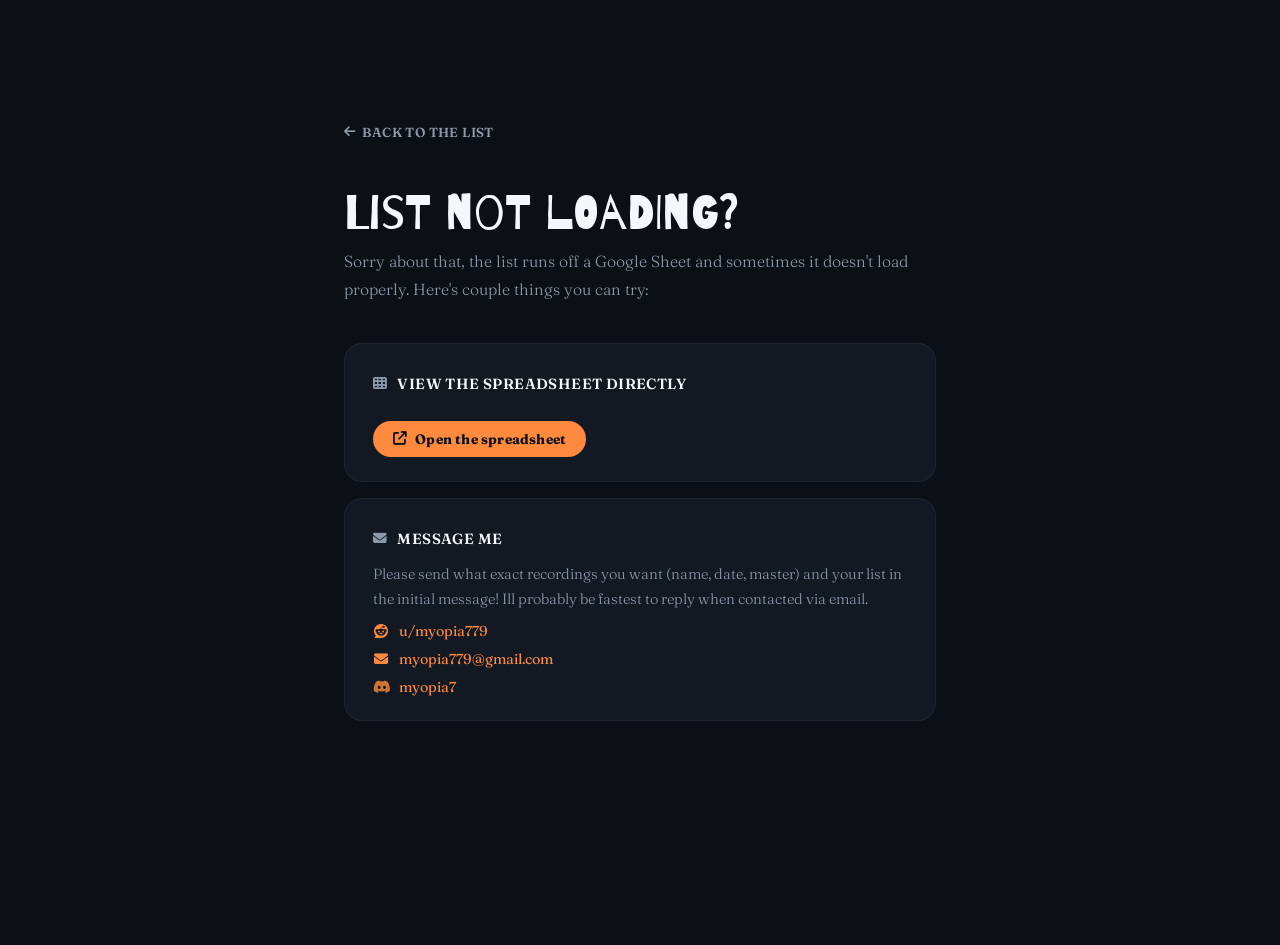
==== commit d66ba90b: "Add files via upload" ====
--- a/issues.html
+++ b/issues.html
@@ -241,9 +241,6 @@
         <p class="issues-card-title">
             <i class="fa-solid fa-table-cells"></i>
             <strong>View the spreadsheet directly</strong>
-        </p>
-        <p>
-            You can browse The Google Sheet directly – it has all the same information.
         </p>
         <a
             class="issues-btn"
@@ -261,7 +258,7 @@
             <i class="fa-solid fa-envelope"></i>
             <strong>Message me</strong>
         </p>
-        <p>Reach out to me the old fashioned way – I'm happy to answer questions or sort out a trade manually! Ill probably be fastest to reply when contacted via email.</p>
+        <p>Please send what exact recordings you want (name, date, master) and your list in the initial message! Ill probably be fastest to reply when contacted via email.</p>
         <div class="issues-contact-row">
             <div class="issues-contact-item">
                 <i class="fa-brands fa-reddit"></i>
--- a/style.css
+++ b/style.css
@@ -7,6 +7,8 @@
     --muted:#8d99aa;
     --border:rgba(255,255,255,.05);
     --nft-tag:#c0392b;
+    --video-accent:#5491ff;
+    --audio-accent:#2ecc71;
 }
 
 /* =========================
@@ -40,6 +42,22 @@
 .nft-card:hover{
     background:rgba(48,18,18,.8) !important;
     border-color:rgba(255,255,255,.08) !important;
+}
+
+.nft-card.media-video-card{
+    border-left-color:rgba(84,145,255,.5) !important;
+}
+
+.nft-card.media-audio-card{
+    border-left-color:rgba(46,204,113,.5) !important;
+}
+
+.nft-card.media-video-card:hover{
+    border-left-color:rgba(84,145,255,.8) !important;
+}
+
+.nft-card.media-audio-card:hover{
+    border-left-color:rgba(46,204,113,.8) !important;
 }
 
 /* Placeholder exactly matches .show-checkbox */
@@ -129,6 +147,190 @@
 
 .controls{
     margin-bottom:28px;
+}
+
+/* =========================
+   STICKY SEARCH + FILTERS TOOLBAR
+========================= */
+
+.sticky-sentinel{
+    height:1px;
+}
+
+.sticky-toolbar{
+    position:sticky;
+    top:0;
+    z-index:60;
+
+    display:flex;
+    flex-direction:column;
+    gap:16px;
+
+    padding:16px 0 14px;
+    margin:-16px 0 -14px;
+
+    background:transparent;
+    border-radius:0 0 20px 20px;
+    box-shadow:0 0 0 rgba(0,0,0,0);
+
+    transition:
+    background .35s ease,
+    box-shadow .35s ease,
+    backdrop-filter .35s ease,
+    padding .25s ease;
+}
+
+.sticky-toolbar.is-stuck{
+    background:rgba(11,16,22,.78);
+    backdrop-filter:blur(16px) saturate(140%);
+    -webkit-backdrop-filter:blur(16px) saturate(140%);
+    box-shadow:
+    0 14px 30px -18px rgba(0,0,0,.65),
+    0 1px 0 rgba(255,255,255,.06);
+    padding:32px 0 12px;
+}
+
+.sticky-toolbar.is-stuck .search-bar,
+.sticky-toolbar.is-stuck .filter-toggle{
+    height:48px;
+}
+
+.sticky-toolbar .search-row,
+.sticky-toolbar .mini-nav{
+    transition:transform .25s ease;
+}
+
+/* =========================
+   STATUS BAR (last updated + trade status)
+========================= */
+
+.status-bar{
+    display:flex;
+    align-items:center;
+    justify-content:space-between;
+    flex-wrap:wrap;
+    gap:14px;
+    margin-bottom:28px;
+    padding:12px 20px;
+    border:1px solid rgba(255,255,255,.07);
+    border-left:3px solid rgba(46,204,113,.6);
+    border-right:3px solid rgba(46,204,113,.6);
+    border-radius:10px;
+    background:rgba(255,255,255,.02);
+    transition:border-color .2s ease, background .2s ease;
+}
+
+.status-bar-updated{
+    display:flex;
+    align-items:center;
+    gap:9px;
+    color:var(--text);
+    font-size:.88rem;
+    font-weight:300;
+    transition:color .2s ease;
+}
+
+.status-bar-updated i{
+    color:var(--accent);
+    font-size:.85rem;
+    transition:color .2s ease;
+}
+
+.status-bar-updated strong{
+    color:var(--accent);
+    font-weight:700;
+    transition:color .2s ease;
+}
+
+.trade-status-badge{
+    display:flex;
+    align-items:center;
+    gap:8px;
+    padding:5px 13px;
+    border-radius:999px;
+    font-size:.82rem;
+    font-weight:700;
+    letter-spacing:.3px;
+    text-transform:uppercase;
+    border:1px solid transparent;
+}
+
+.trade-status-dot{
+    width:8px;
+    height:8px;
+    border-radius:50%;
+    flex-shrink:0;
+    background:currentColor;
+}
+
+.status-bar.trade-status-open{
+    background:rgba(46,204,113,.06);
+    border-left-color:#2ecc71;
+    border-right-color:#2ecc71;
+}
+
+.status-bar.trade-status-limited{
+    background:rgba(255,159,28,.06);
+    border-left-color:#ff9f1c;
+    border-right-color:#ff9f1c;
+}
+
+.status-bar.trade-status-closed{
+    background:rgba(220,38,38,.06);
+    border-left-color:#e5484d;
+    border-right-color:#e5484d;
+}
+
+.status-bar.trade-status-open .trade-status-badge{
+    background:rgba(46,204,113,.16);
+    border-color:rgba(46,204,113,.45);
+}
+
+.status-bar.trade-status-limited .trade-status-badge{
+    background:rgba(255,159,28,.16);
+    border-color:rgba(255,159,28,.5);
+}
+
+.status-bar.trade-status-closed .trade-status-badge{
+    background:rgba(220,38,38,.16);
+    border-color:rgba(220,38,38,.5);
+}
+
+.status-bar.trade-status-open .trade-status-dot,
+.status-bar.trade-status-open #tradeStatusLabel,
+.status-bar.trade-status-open .status-bar-updated,
+.status-bar.trade-status-open .status-bar-updated i,
+.status-bar.trade-status-open .status-bar-updated strong{
+    color:#2ecc71;
+}
+
+.status-bar.trade-status-limited .trade-status-dot,
+.status-bar.trade-status-limited #tradeStatusLabel,
+.status-bar.trade-status-limited .status-bar-updated,
+.status-bar.trade-status-limited .status-bar-updated i,
+.status-bar.trade-status-limited .status-bar-updated strong{
+    color:#ff9f1c;
+}
+
+.status-bar.trade-status-closed .trade-status-dot,
+.status-bar.trade-status-closed #tradeStatusLabel,
+.status-bar.trade-status-closed .status-bar-updated,
+.status-bar.trade-status-closed .status-bar-updated i,
+.status-bar.trade-status-closed .status-bar-updated strong{
+    color:#e5484d;
+}
+
+@media (max-width:520px){
+
+    .status-bar{
+        flex-direction:column;
+        align-items:flex-start;
+    }
+
+    .trade-status-badge{
+        font-size:1.05rem;
+    }
+
 }
 
 /* =========================
@@ -1304,6 +1506,25 @@
     rgba(255,255,255,.08);
 }
 
+/* =========================
+   MEDIA TYPE (audio / video) VISUAL SEPARATION
+========================= */
+
+.show-card.media-video-card{
+    border-left:3px solid rgba(84,145,255,.5);
+}
+
+.show-card.media-audio-card{
+    border-left:3px solid rgba(46,204,113,.5);
+}
+
+.show-card.media-video-card:hover{
+    border-left-color:rgba(84,145,255,.8);
+}
+
+.show-card.media-audio-card:hover{
+    border-left-color:rgba(46,204,113,.8);
+}
 
 .title-block{
     flex:1;
@@ -1551,6 +1772,17 @@
 .pill i{
     color:var(--muted);
     font-size:.9rem;
+    opacity:.9;
+}
+
+.pill.pill-media-video,
+.pill.pill-media-audio{
+    color:var(--muted);
+}
+
+.pill.pill-media-video i,
+.pill.pill-media-audio i{
+    color:var(--muted);
     opacity:.9;
 }
 
@@ -2117,6 +2349,10 @@
    NEKOMPROMISNÍ MOBILNÍ OPRAVA (PC verze zůstává absolutně netknutá)
    ========================================================================== */
 @media(max-width:860px){
+
+    .sticky-toolbar.is-stuck{
+        padding-top:12px;
+    }
 
     body{
         padding:0 16px 34px;
